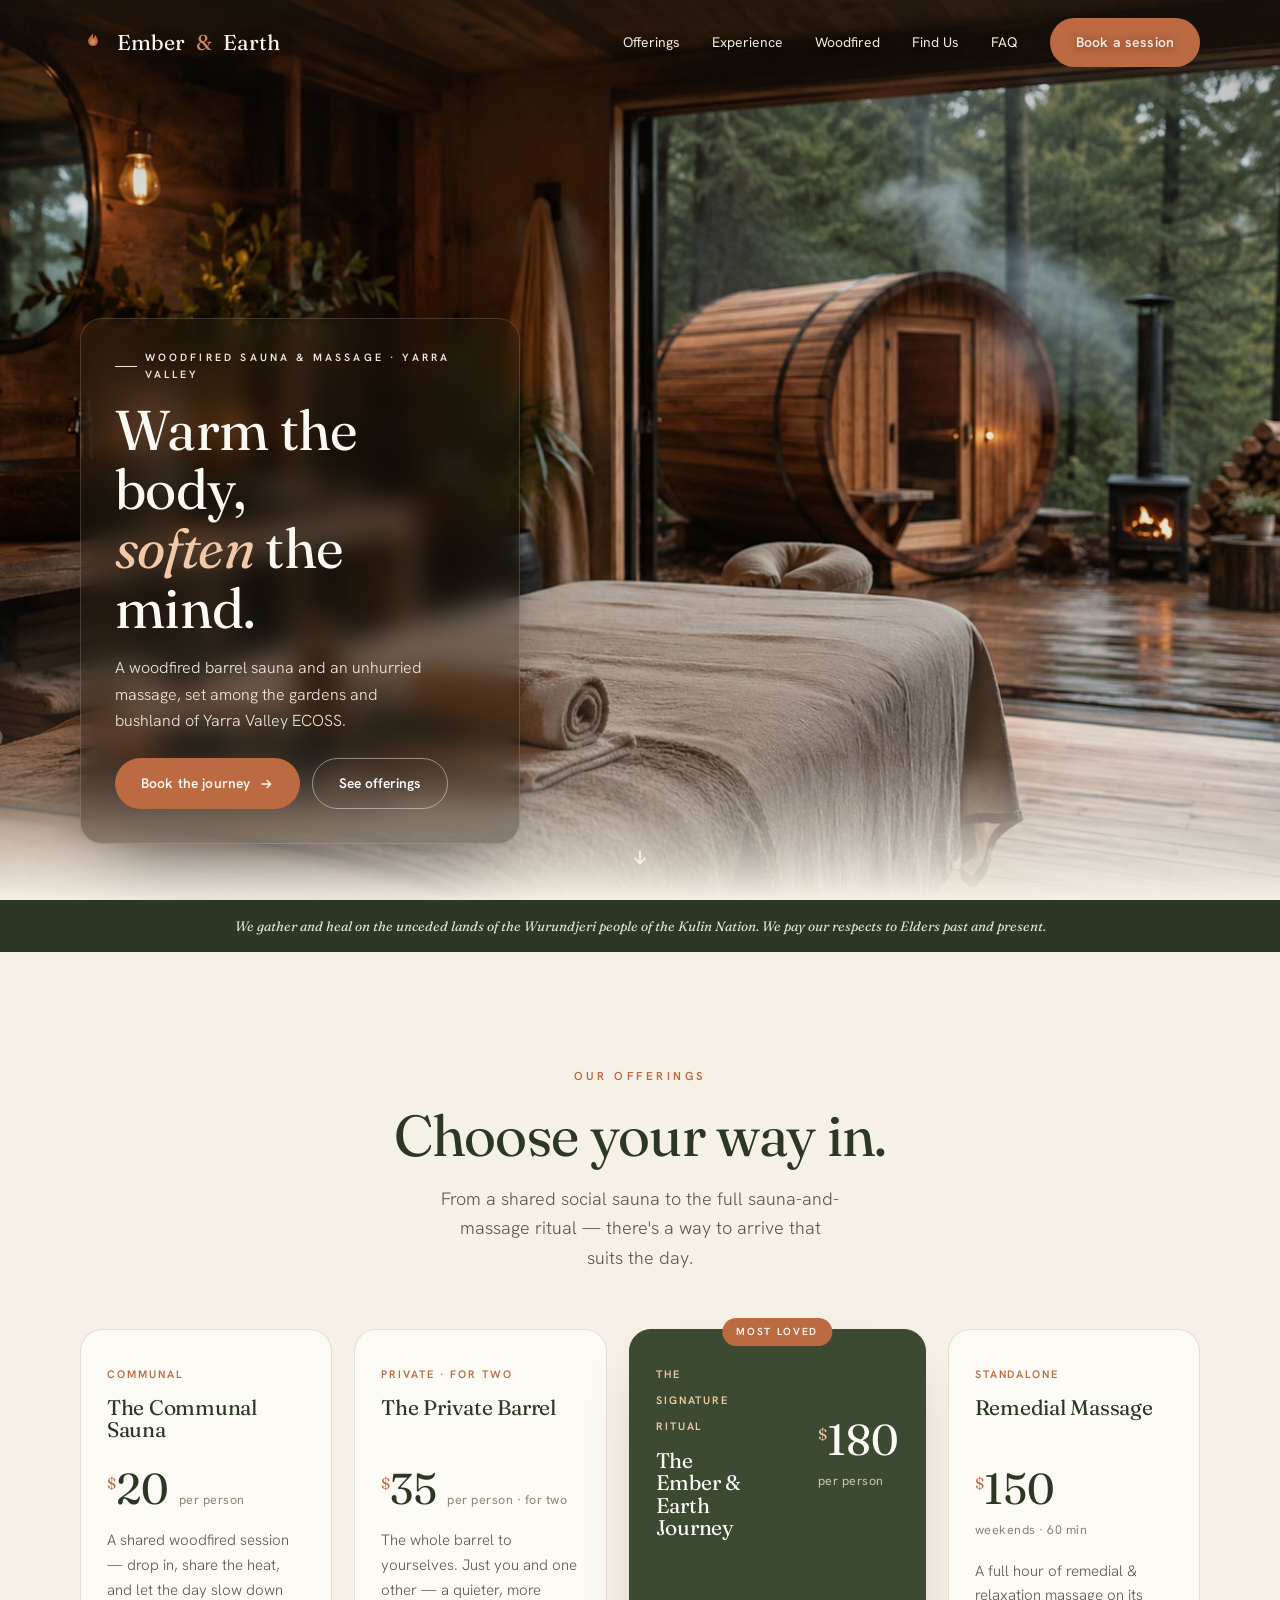
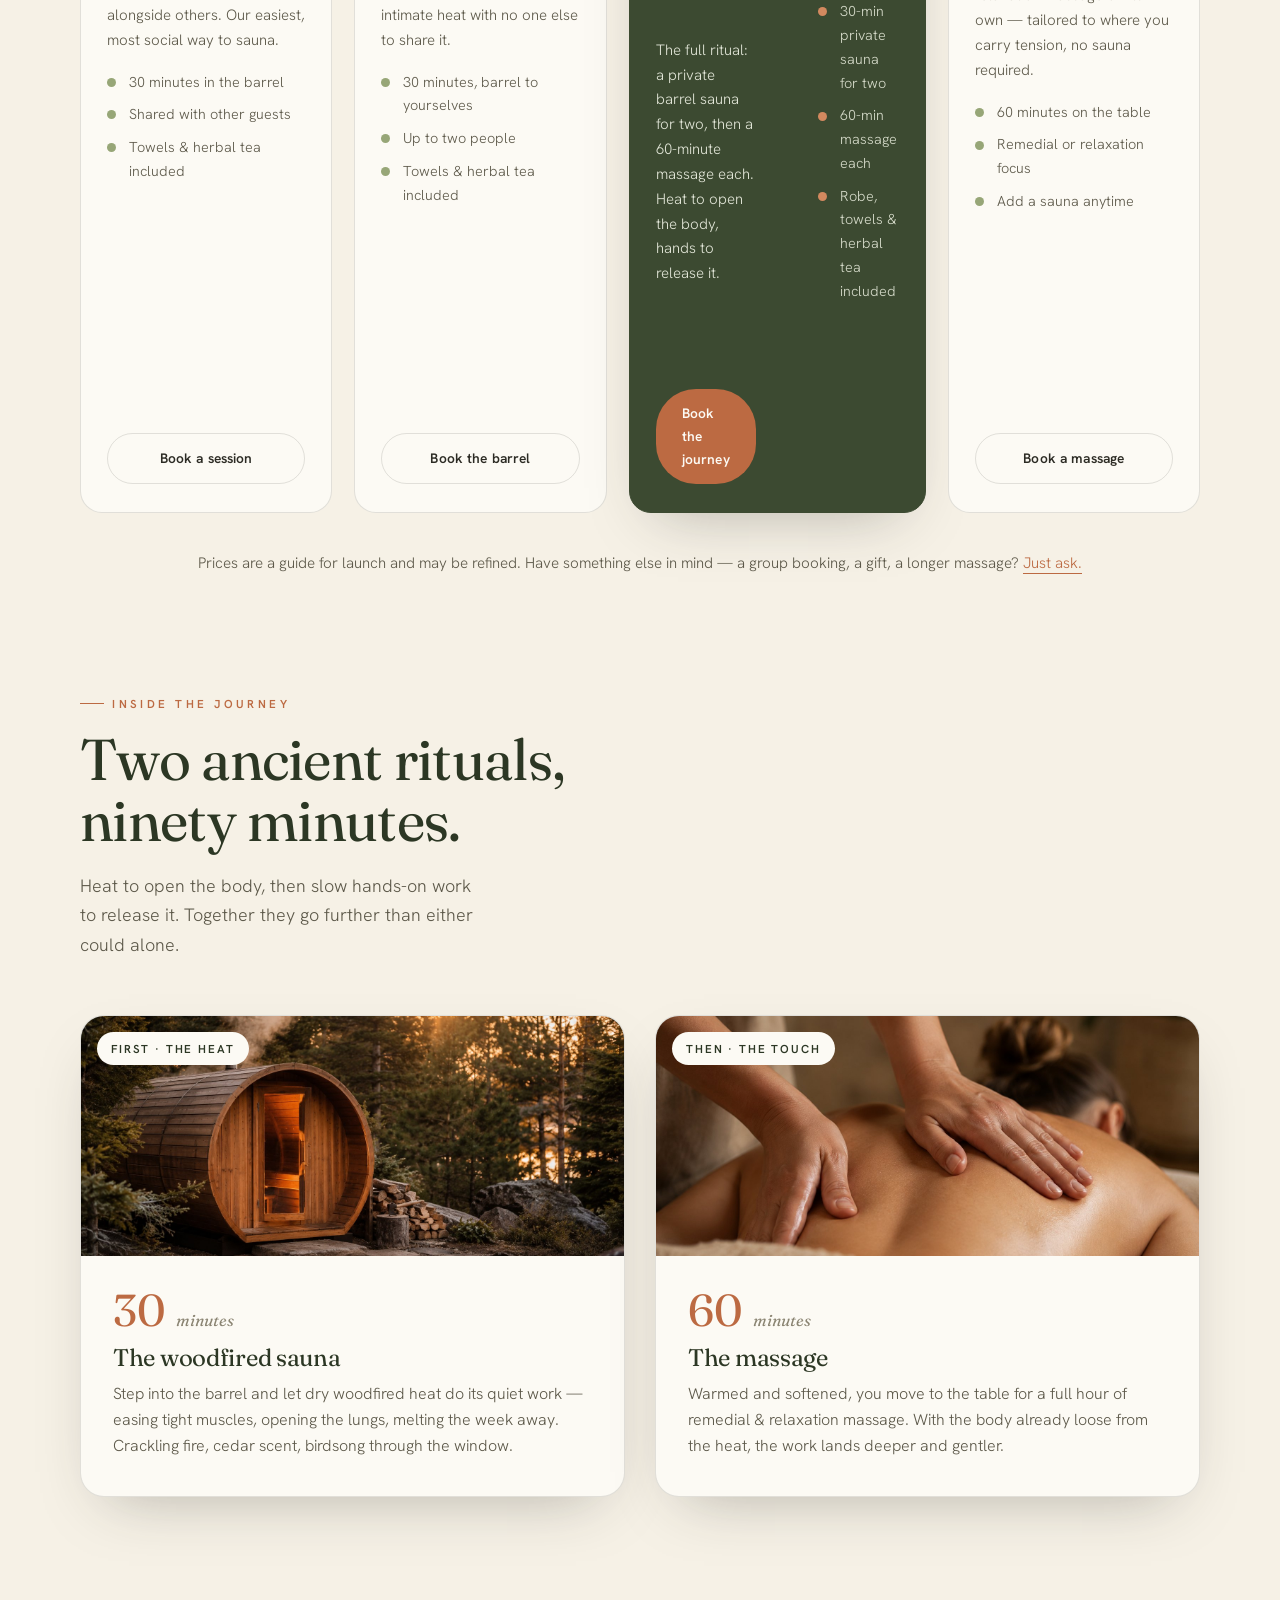
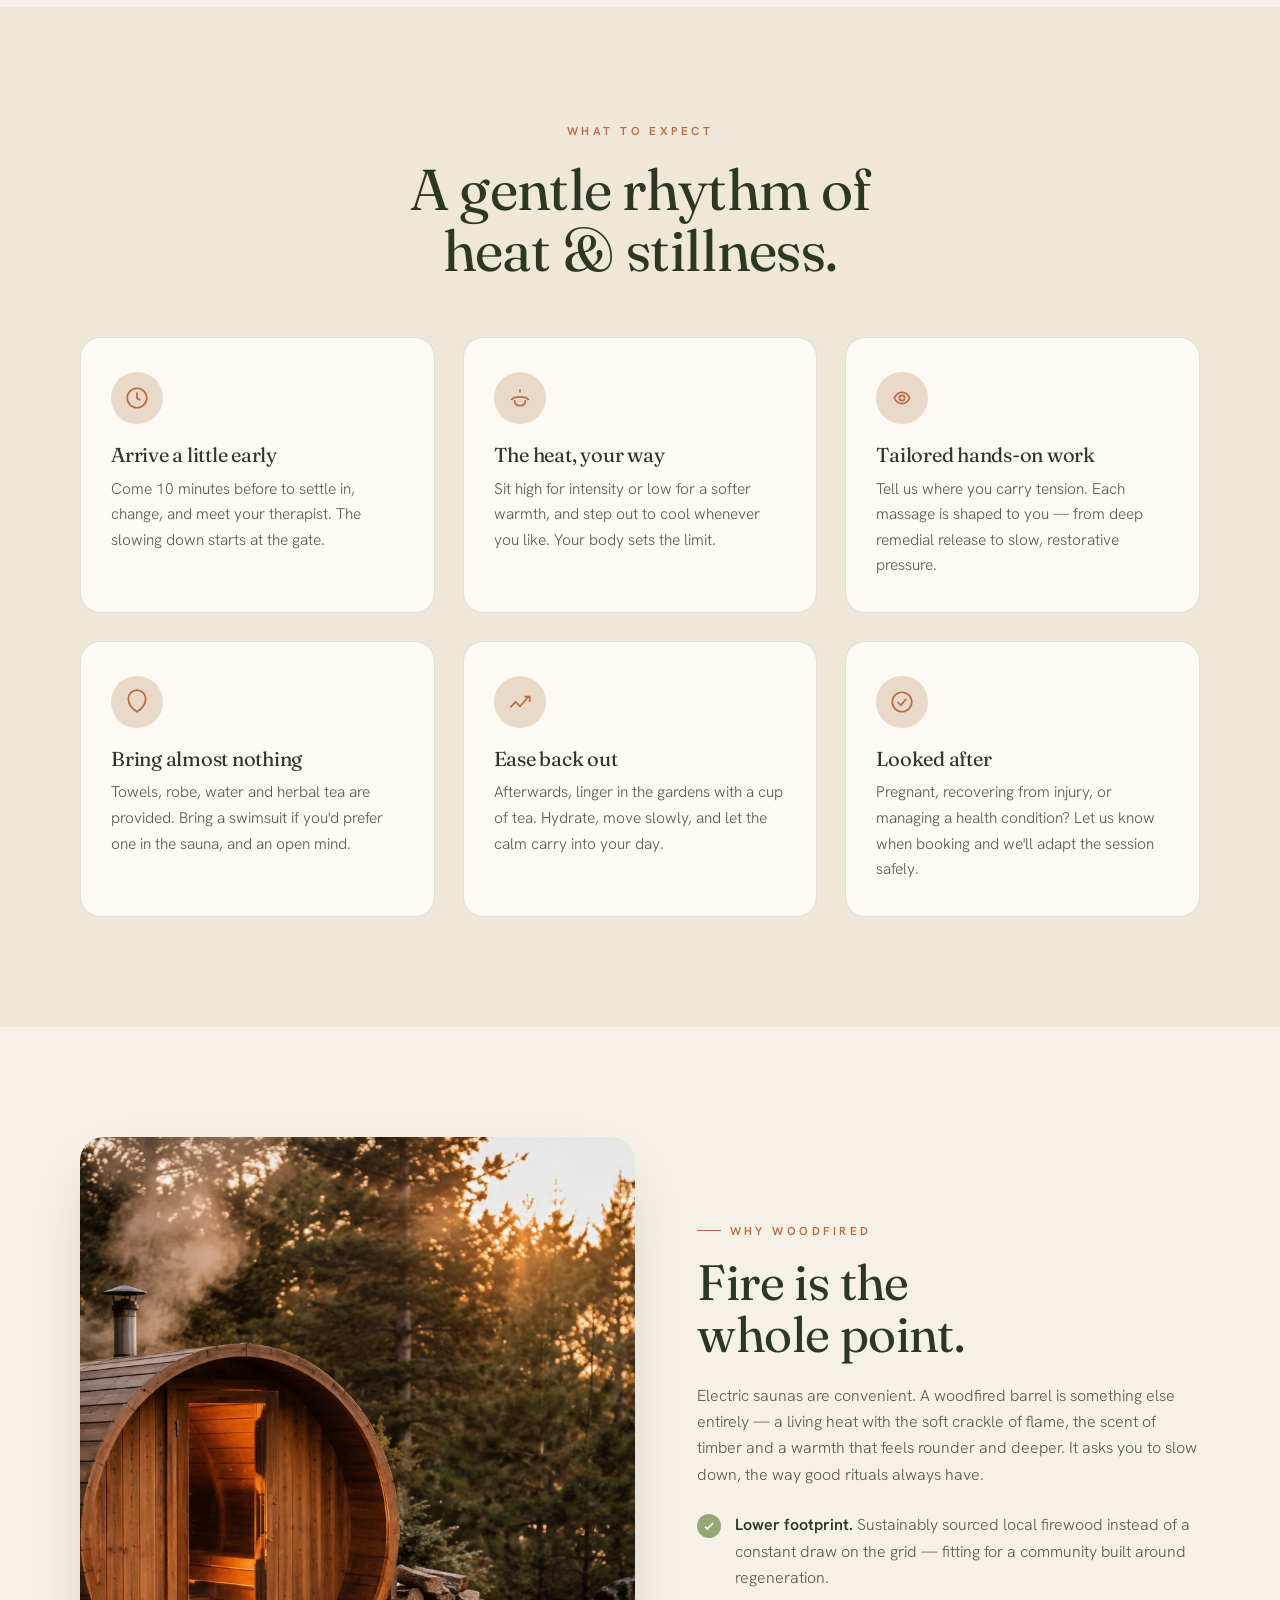
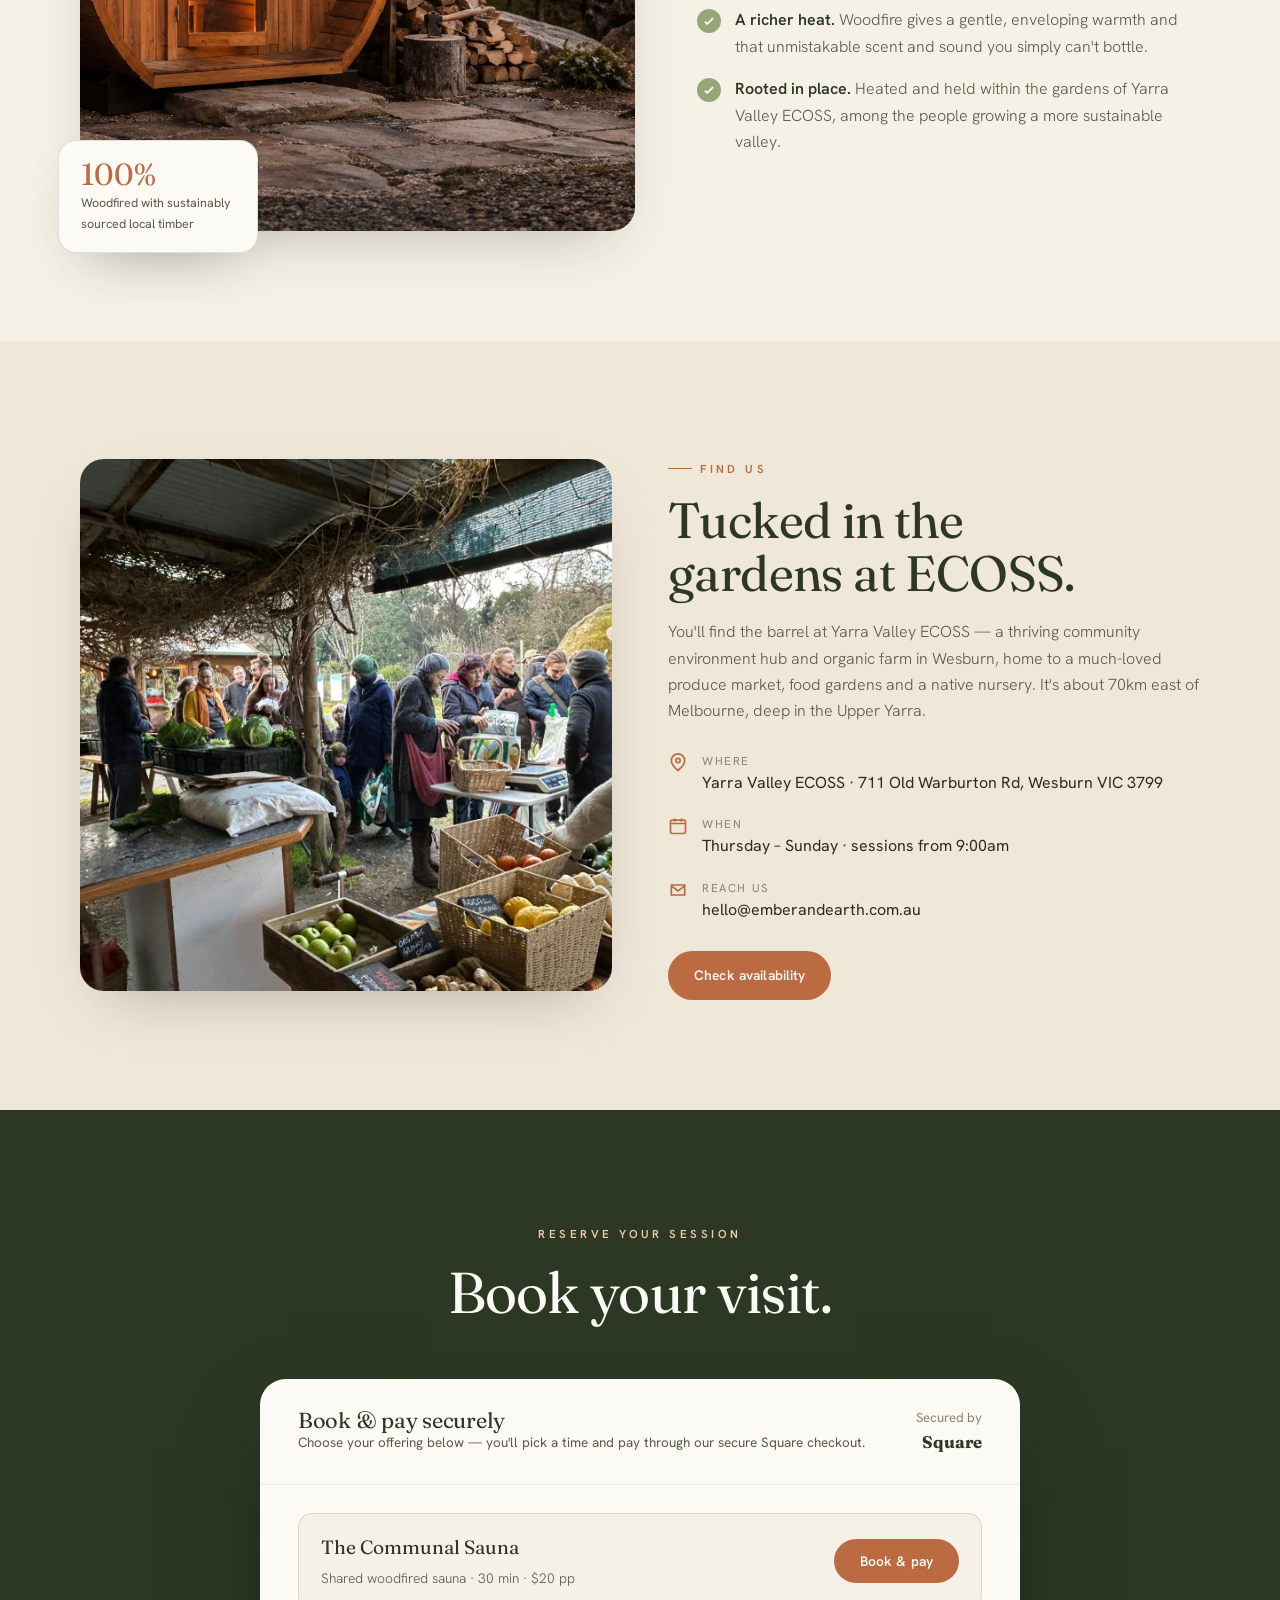
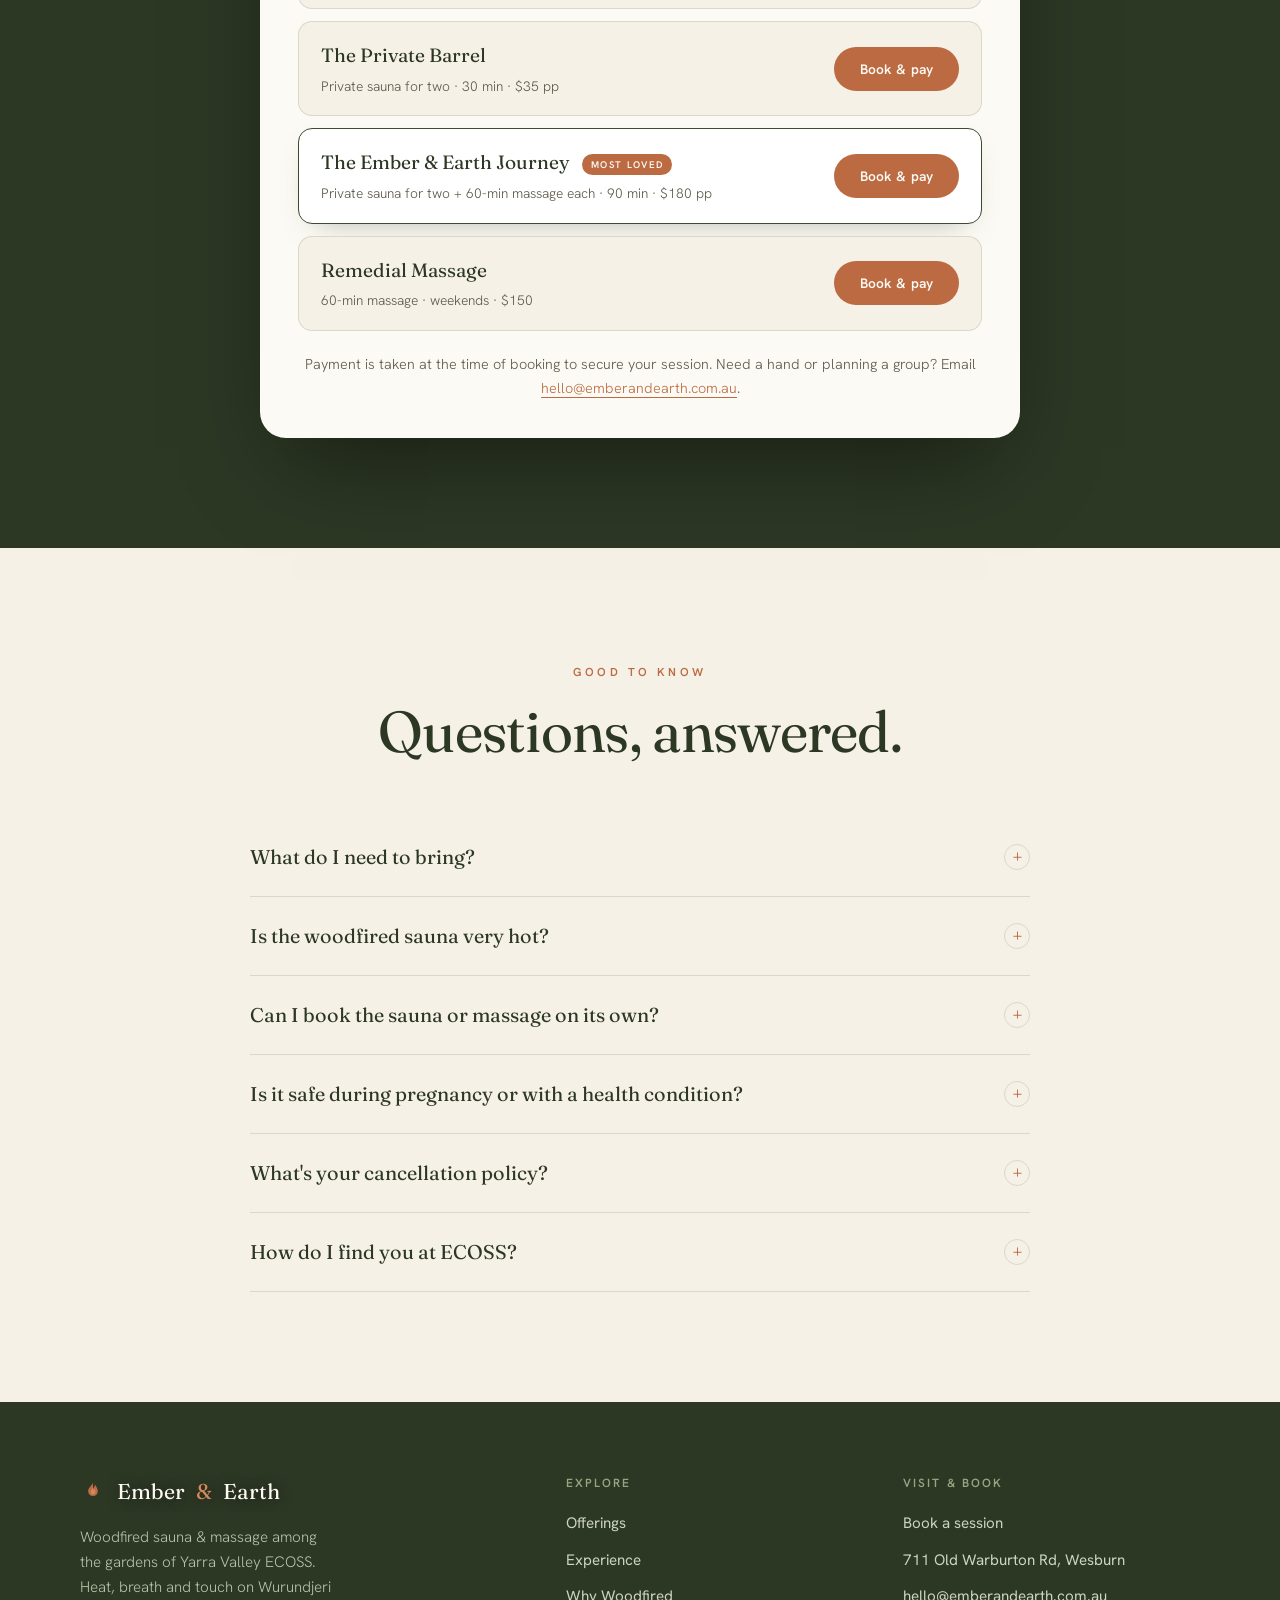
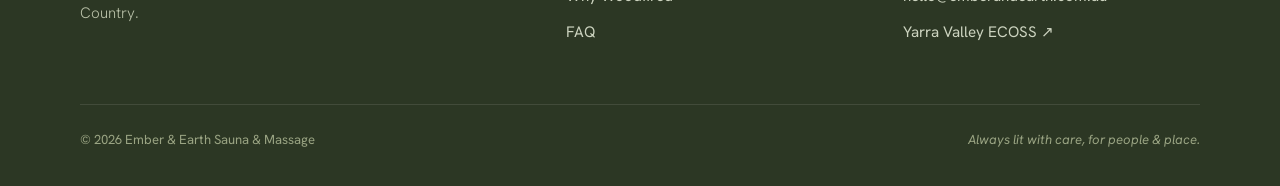
==== index.html @ 9cd374c9 "Add files via upload" ====
<!DOCTYPE html>
<html lang="en">
<head>
<meta charset="UTF-8">
<meta name="viewport" content="width=device-width, initial-scale=1.0">
<title>Ember &amp; Earth — Woodfired Sauna &amp; Massage · Yarra Valley ECOSS</title>
<link rel="preconnect" href="https://fonts.googleapis.com">
<link rel="preconnect" href="https://fonts.gstatic.com" crossorigin>
<link href="https://fonts.googleapis.com/css2?family=Fraunces:ital,opsz,wght@0,9..144,400;0,9..144,500;0,9..144,600;1,9..144,400;1,9..144,500&family=Hanken+Grotesk:wght@300;400;500;600&display=swap" rel="stylesheet">
<style>
  :root{
    --paper:#f6f1e6;--paper-2:#efe7d8;--cream:#fcfaf4;
    --ink:#2c2b24;--ink-soft:#5c5849;--ink-faint:#8a8472;
    --forest:#3c4a31;--forest-deep:#2c3724;--moss:#67764c;--sage:#97a677;
    --clay:#bc6a42;--clay-soft:#d3895f;--clay-pale:#ead9c8;
    --line:rgba(44,43,36,.13);--line-soft:rgba(44,43,36,.07);
    --serif:'Fraunces',Georgia,serif;--sans:'Hanken Grotesk',system-ui,sans-serif;
    --shadow:0 24px 60px -28px rgba(44,43,36,.35);
  }
  *{margin:0;padding:0;box-sizing:border-box}
  html{scroll-behavior:smooth}
  body{font-family:var(--sans);background:var(--paper);color:var(--ink);line-height:1.65;overflow-x:hidden;-webkit-font-smoothing:antialiased}
  body::after{content:"";position:fixed;inset:0;z-index:9999;pointer-events:none;opacity:.03;mix-blend-mode:multiply;background-image:url("data:image/svg+xml,%3Csvg xmlns='http://www.w3.org/2000/svg' width='180' height='180'%3E%3Cfilter id='n'%3E%3CfeTurbulence type='fractalNoise' baseFrequency='0.8' numOctaves='3'/%3E%3C/filter%3E%3Crect width='100%25' height='100%25' filter='url(%23n)'/%3E%3C/svg%3E")}
  ::selection{background:var(--clay);color:var(--cream)}
  a{color:inherit;text-decoration:none}
  img{display:block;max-width:100%}
  h1,h2,h3{font-family:var(--serif);font-weight:400;line-height:1.06;letter-spacing:-.012em;color:var(--forest-deep)}
  .ital{font-style:italic}
  .wrap{max-width:1180px;margin:0 auto;padding:0 30px}
  .eyebrow{font-size:.72rem;letter-spacing:.3em;text-transform:uppercase;color:var(--clay);font-weight:600;display:inline-flex;align-items:center;gap:.7em}
  .eyebrow::before{content:"";width:24px;height:1px;background:var(--clay)}
  .eyebrow.c{justify-content:center}.eyebrow.c::before{display:none}
  .btn{display:inline-flex;align-items:center;gap:.55em;background:var(--forest);color:var(--cream);padding:13px 26px;border-radius:40px;font-weight:600;font-size:.86rem;letter-spacing:.01em;transition:.3s;border:none;cursor:pointer;font-family:var(--sans)}
  .btn:hover{background:var(--forest-deep);transform:translateY(-2px);box-shadow:0 12px 26px -10px rgba(60,74,49,.6)}
  .btn.clay{background:var(--clay)}.btn.clay:hover{background:#a85a35;box-shadow:0 12px 26px -10px rgba(188,106,66,.6)}
  .btn.ghost{background:transparent;border:1px solid var(--line);color:var(--ink)}
  .btn.ghost:hover{border-color:var(--forest);background:rgba(60,74,49,.05);box-shadow:none}
  header{position:fixed;top:0;left:0;right:0;z-index:100;transition:.4s;background:linear-gradient(180deg,rgba(28,22,14,.55),rgba(28,22,14,0))}
  header.scrolled{background:rgba(246,241,230,.92);backdrop-filter:blur(12px);border-bottom:1px solid var(--line-soft)}
  nav{display:flex;align-items:center;justify-content:space-between;padding:18px 30px;max-width:1180px;margin:0 auto}
  /* default (over hero): light text */
  .logo{display:flex;align-items:center;gap:11px;font-family:var(--serif);font-size:1.34rem;color:#fcfaf4;text-shadow:0 1px 12px rgba(20,16,8,.5);transition:.4s}
  .logo .amp{color:var(--clay-soft)}
  .navlinks{display:flex;gap:32px;align-items:center}
  .navlinks a{font-size:.87rem;color:#f1ece0;transition:.25s;position:relative;text-shadow:0 1px 10px rgba(20,16,8,.45)}
  .navlinks a:hover{color:#fff}
  .navlinks a:not(.btn)::after{content:"";position:absolute;left:0;bottom:-5px;height:1px;width:0;background:var(--clay-soft);transition:.3s}
  .navlinks a:not(.btn):hover::after{width:100%}
  .menu-toggle{display:none;background:none;border:none;color:#fcfaf4;cursor:pointer;transition:.4s}
  /* scrolled (over paper): dark text */
  header.scrolled .logo{color:var(--forest-deep);text-shadow:none}
  header.scrolled .logo .amp{color:var(--clay)}
  header.scrolled .navlinks a{color:var(--ink-soft);text-shadow:none}
  header.scrolled .navlinks a:hover{color:var(--ink)}
  header.scrolled .navlinks a:not(.btn)::after{background:var(--clay)}
  header.scrolled .menu-toggle{color:var(--forest-deep)}
  header.scrolled .navlinks a.btn{color:var(--cream)}
  .hero{position:relative;min-height:100vh;display:flex;align-items:flex-end;overflow:hidden}
  .hero-bg{position:absolute;inset:0;z-index:0}
  .hero-bg img{width:100%;height:100%;object-fit:cover}
  .hero-bg::after{content:"";position:absolute;inset:0;background:linear-gradient(180deg,rgba(30,24,16,.30) 0%,rgba(30,24,16,.06) 34%,rgba(30,24,16,.10) 62%,rgba(246,241,230,.10) 84%,var(--paper) 100%)}
  .hero .wrap{position:relative;z-index:2;width:100%;padding-bottom:56px;padding-top:130px;display:flex}
  .hero-panel{
    max-width:440px;background:rgba(34,30,22,.34);backdrop-filter:blur(14px) saturate(120%);-webkit-backdrop-filter:blur(14px) saturate(120%);
    border:1px solid rgba(255,255,255,.16);border-radius:22px;padding:30px 34px 34px;box-shadow:0 30px 70px -30px rgba(0,0,0,.6);
  }
  .hero .eyebrow{color:#fbe9d8;font-size:.66rem}.hero .eyebrow::before{background:#fbe9d8}
  .hero h1{font-size:clamp(2.3rem,4.4vw,3.5rem);color:var(--cream);margin:16px 0 0;max-width:13ch}
  .hero h1 .ital{color:#f3c9a8}
  .hero p.lead{font-size:1rem;color:#f1ece0;max-width:36ch;font-weight:300;margin-top:18px}
  .hero-cta{display:flex;gap:12px;flex-wrap:wrap;margin-top:24px}
  .scroll-hint{position:absolute;left:50%;bottom:24px;transform:translateX(-50%);z-index:3;color:var(--cream);opacity:.85;animation:bob 2.2s ease-in-out infinite}
  @keyframes bob{0%,100%{transform:translate(-50%,0)}50%{transform:translate(-50%,8px)}}
  .ack{background:var(--forest-deep);padding:15px 0}
  .ack p{font-size:.85rem;color:#dfe4d2;text-align:center;font-style:italic;font-family:var(--serif)}
  section{position:relative}
  .pad{padding:110px 0}
  .sec-head{max-width:44rem;margin-bottom:56px}
  .sec-head h2{font-size:clamp(2.2rem,4.6vw,3.6rem);margin-top:16px}
  .sec-head.center{margin-left:auto;margin-right:auto;text-align:center}
  .lede{font-size:1.12rem;color:var(--ink-soft);font-weight:300;max-width:40ch}
  .journey-grid{display:grid;grid-template-columns:1fr 1fr;gap:30px;margin-bottom:40px}
  .step{background:var(--cream);border:1px solid var(--line);border-radius:24px;overflow:hidden;box-shadow:var(--shadow);transition:.4s}
  .step:hover{transform:translateY(-6px)}
  .step-img{height:240px;overflow:hidden;position:relative}
  .step-img img{width:100%;height:100%;object-fit:cover;transition:.7s}
  .step:hover .step-img img{transform:scale(1.05)}
  .step-img .tag{position:absolute;top:16px;left:16px;background:var(--cream);color:var(--forest-deep);font-size:.72rem;letter-spacing:.16em;text-transform:uppercase;font-weight:600;padding:7px 14px;border-radius:30px}
  .step-body{padding:32px 32px 36px}
  .step .dur{font-family:var(--serif);font-size:2.8rem;line-height:1;color:var(--clay)}
  .step .dur span{font-size:1rem;font-style:italic;color:var(--ink-faint)}
  .step h3{font-size:1.5rem;margin:12px 0 10px}
  .step p{color:var(--ink-soft);font-weight:300}
  .price-card{display:flex;align-items:center;justify-content:space-between;gap:34px;flex-wrap:wrap;background:var(--forest);color:var(--cream);border-radius:24px;padding:40px 46px;position:relative;overflow:hidden}
  .price-card::before{content:"";position:absolute;right:-40px;top:-60px;width:280px;height:280px;border-radius:50%;background:radial-gradient(circle,rgba(211,137,95,.4),transparent 70%)}
  .price-card .pc-info{position:relative;z-index:1}
  .price-card h3{color:var(--cream);font-size:1.7rem;margin-bottom:8px}
  .price-card p{color:#dfe4d2;font-weight:300;max-width:42ch}
  .price-card .pc-right{position:relative;z-index:1;text-align:right;min-width:160px}
  .price-card .per{font-size:.72rem;letter-spacing:.16em;text-transform:uppercase;color:#c2cbb0;margin-bottom:8px}
  .price-card .amt{font-family:var(--serif);font-size:3.6rem;line-height:1}
  .price-card .amt sup{font-size:1.3rem;vertical-align:super;color:#f3c9a8}
  /* OFFERINGS */
  .offer-grid{display:grid;grid-template-columns:repeat(4,1fr);gap:22px;align-items:stretch}
  .offer{display:flex;flex-direction:column;background:var(--cream);border:1px solid var(--line);border-radius:22px;padding:30px 26px 28px;position:relative;transition:.35s}
  .offer:hover{transform:translateY(-6px);box-shadow:var(--shadow)}
  .offer .o-kind{font-size:.68rem;letter-spacing:.18em;text-transform:uppercase;color:var(--clay);font-weight:600}
  .offer .offer-top h3{font-size:1.32rem;margin-top:10px;min-height:2.6em}
  .offer .o-price{display:flex;align-items:baseline;gap:10px;margin:16px 0 4px;flex-wrap:wrap}
  .offer .o-price .amt{font-family:var(--serif);font-size:2.7rem;line-height:1;color:var(--forest-deep)}
  .offer .o-price .amt sup{font-size:1rem;vertical-align:super;color:var(--clay)}
  .offer .o-per{font-size:.78rem;color:var(--ink-faint);letter-spacing:.04em}
  .offer .o-desc{color:var(--ink-soft);font-weight:300;font-size:.94rem;margin:14px 0 18px}
  .offer .o-feat{list-style:none;display:grid;gap:9px;margin-bottom:24px}
  .offer .o-feat li{position:relative;padding-left:22px;font-size:.9rem;color:var(--ink-soft);font-weight:300}
  .offer .o-feat li::before{content:"";position:absolute;left:0;top:.5em;width:9px;height:9px;border-radius:50%;background:var(--sage)}
  .offer .o-btn{margin-top:auto;justify-content:center;width:100%}
  .offer.feature{background:var(--forest);border-color:var(--forest);box-shadow:var(--shadow)}
  .offer.feature .o-kind{color:#f3c9a8}
  .offer.feature .offer-top h3,.offer.feature .o-price .amt{color:var(--cream)}
  .offer.feature .o-price .amt sup{color:#f3c9a8}
  .offer.feature .o-per{color:#c2cbb0}
  .offer.feature .o-desc{color:#e3e7d9}
  .offer.feature .o-feat li{color:#d7dccb}
  .offer.feature .o-feat li::before{background:var(--clay-soft)}
  .offer .o-flag{position:absolute;top:-12px;left:50%;transform:translateX(-50%);background:var(--clay);color:var(--cream);font-size:.64rem;letter-spacing:.16em;text-transform:uppercase;font-weight:600;padding:6px 14px;border-radius:30px;white-space:nowrap}
  .o-note{text-align:center;color:var(--ink-soft);font-weight:300;margin-top:38px;font-size:.95rem}
  .o-note a{color:var(--clay);border-bottom:1px solid currentColor}
  /* RITUAL explainer */
  .ritual-grid{display:grid;grid-template-columns:1fr 1fr;gap:30px}
  #experience{background:var(--paper-2)}
  .exp-grid{display:grid;grid-template-columns:repeat(3,1fr);gap:28px}
  .exp{background:var(--cream);border-radius:20px;padding:34px 30px;border:1px solid var(--line);transition:.35s}
  .exp:hover{transform:translateY(-4px);box-shadow:var(--shadow)}
  .exp .ei{width:52px;height:52px;border-radius:50%;background:var(--clay-pale);color:var(--clay);display:flex;align-items:center;justify-content:center;margin-bottom:20px}
  .exp h3{font-size:1.26rem;margin-bottom:10px}
  .exp p{color:var(--ink-soft);font-weight:300;font-size:.97rem}
  .feature{display:grid;grid-template-columns:1.05fr .95fr;gap:62px;align-items:center}
  .feature-art{position:relative}
  .feature-art .fimg{border-radius:24px;overflow:hidden;box-shadow:var(--shadow);aspect-ratio:4/5}
  .feature-art .fimg img{width:100%;height:100%;object-fit:cover}
  .feature-art .badge{position:absolute;bottom:-22px;left:-22px;background:var(--cream);border:1px solid var(--line);border-radius:18px;padding:18px 22px;box-shadow:var(--shadow);max-width:200px}
  .feature-art .badge .bn{font-family:var(--serif);font-size:1.9rem;color:var(--clay);line-height:1}
  .feature-art .badge .bl{font-size:.78rem;color:var(--ink-soft);margin-top:4px}
  .feature h2{font-size:clamp(2rem,4vw,3.1rem);margin:16px 0 22px}
  .feature p{color:var(--ink-soft);font-weight:300;margin-bottom:16px}
  .feat-list{list-style:none;margin-top:24px;display:grid;gap:16px}
  .feat-list li{display:flex;gap:14px;align-items:flex-start;color:var(--ink-soft);font-weight:300}
  .feat-list li .ck{flex:none;margin-top:2px;width:24px;height:24px;border-radius:50%;background:var(--sage);color:var(--cream);display:flex;align-items:center;justify-content:center}
  .feat-list strong{color:var(--forest-deep);font-weight:600}
  #location{background:var(--paper-2)}
  .loc{display:grid;grid-template-columns:1fr 1fr;gap:56px;align-items:center}
  .loc-img{border-radius:24px;overflow:hidden;box-shadow:var(--shadow);aspect-ratio:1/1}
  .loc-img img{width:100%;height:100%;object-fit:cover}
  .loc h2{font-size:clamp(2rem,4vw,3.1rem);margin:16px 0 20px}
  .loc p{color:var(--ink-soft);font-weight:300;margin-bottom:16px}
  .loc-detail{display:grid;gap:18px;margin-top:26px}
  .loc-detail .row{display:flex;gap:14px;align-items:flex-start}
  .loc-detail .row .ic{flex:none;color:var(--clay);margin-top:2px}
  .loc-detail .lab{font-size:.72rem;letter-spacing:.14em;text-transform:uppercase;color:var(--ink-faint)}
  .loc-detail .val{color:var(--ink)}
  #book{background:var(--forest-deep)}
  #book .sec-head h2{color:var(--cream)}
  #book .eyebrow{color:#f3c9a8}#book .eyebrow::before{background:#f3c9a8}
  #book .lede{color:#cdd4c0}
  .booking{max-width:760px;margin:0 auto;background:var(--cream);border-radius:26px;overflow:hidden;box-shadow:0 40px 90px -30px rgba(0,0,0,.5)}
  .booking-head{padding:28px 38px;border-bottom:1px solid var(--line-soft);display:flex;justify-content:space-between;align-items:center;flex-wrap:wrap;gap:12px}
  .booking-head h3{font-size:1.36rem}
  .booking-head .pkg{font-size:.84rem;color:var(--ink-soft)}
  .booking-head .pr{text-align:right;font-size:.82rem;color:var(--ink-faint)}
  .booking-head .pr b{display:block;font-family:var(--serif);font-size:1.5rem;color:var(--clay);font-style:italic}
  .steps-bar{display:flex;gap:8px;padding:22px 38px 0}
  .steps-bar .sb{flex:1;height:4px;border-radius:3px;background:var(--paper-2);transition:.4s}
  .steps-bar .sb.active{background:var(--clay)}
  .booking-body{padding:28px 38px 38px;min-height:300px}
  .step-label{font-size:.74rem;letter-spacing:.2em;text-transform:uppercase;color:var(--clay);margin-bottom:6px;font-weight:600}
  .step-title{font-family:var(--serif);font-size:1.7rem;margin-bottom:22px;color:var(--forest-deep)}
  .sub-label{font-size:.78rem;letter-spacing:.08em;text-transform:uppercase;color:var(--ink-soft);margin-bottom:12px;font-weight:600}
  .offer-pick{display:grid;gap:12px}
  .opick{display:flex;align-items:center;gap:16px;background:var(--paper);border:1px solid var(--line);border-radius:14px;padding:16px 18px;cursor:pointer;transition:.25s;text-align:left}
  .opick:hover{border-color:var(--clay);transform:translateY(-2px)}
  .opick.sel{border-color:var(--forest);background:#fff;box-shadow:0 10px 26px -16px rgba(60,74,49,.5)}
  .opick .ocheck{flex:none;width:22px;height:22px;border-radius:50%;border:2px solid var(--line);display:flex;align-items:center;justify-content:center;transition:.25s}
  .opick.sel .ocheck{border-color:var(--forest);background:var(--forest)}
  .opick .ocheck svg{opacity:0;transition:.2s}
  .opick.sel .ocheck svg{opacity:1}
  .opick .oinfo{flex:1}
  .opick .on{font-weight:600;color:var(--ink)}
  .opick .od{font-size:.85rem;color:var(--ink-soft);font-weight:300}
  .opick .op{font-family:var(--serif);font-size:1.3rem;color:var(--clay);white-space:nowrap}
  .opick .op small{font-size:.7rem;color:var(--ink-faint);font-family:var(--sans);display:block;text-align:right;font-style:normal}
  .stepper{display:flex;align-items:center;gap:14px}
  .stepper button{width:40px;height:40px;border-radius:50%;border:1px solid var(--line);background:var(--paper);color:var(--forest-deep);font-size:1.4rem;line-height:1;cursor:pointer;transition:.2s;display:flex;align-items:center;justify-content:center}
  .stepper button:hover{border-color:var(--clay);background:#fff}
  .stepper button:disabled{opacity:.35;cursor:not-allowed}
  .stepper #guestsVal{font-family:var(--serif);font-size:1.5rem;min-width:28px;text-align:center;color:var(--forest-deep)}
  .stepper-note{font-size:.82rem;color:var(--ink-faint);font-weight:300}
  /* SQUARE BOOKING LIST */
  .book-list{display:grid;gap:12px}
  .book-row{display:flex;align-items:center;justify-content:space-between;gap:20px;background:var(--paper);border:1px solid var(--line);border-radius:14px;padding:18px 22px;transition:.25s}
  .book-row:hover{border-color:var(--clay)}
  .book-row.feature{background:#fff;border-color:var(--forest);box-shadow:0 12px 30px -18px rgba(60,74,49,.5)}
  .book-row .br-name{display:block;font-family:var(--serif);font-size:1.2rem;color:var(--forest-deep)}
  .book-row .br-meta{display:block;font-size:.86rem;color:var(--ink-soft);font-weight:300;margin-top:3px}
  .book-row .br-flag{display:inline-block;background:var(--clay);color:var(--cream);font-size:.6rem;letter-spacing:.14em;text-transform:uppercase;font-weight:600;padding:3px 9px;border-radius:20px;vertical-align:middle;margin-left:8px;font-family:var(--sans)}
  .book-row .br-btn{flex:none;white-space:nowrap}
  .book-note{font-size:.9rem;color:var(--ink-soft);font-weight:300;margin-top:22px;text-align:center}
  .book-note a{color:var(--clay);border-bottom:1px solid currentColor}
  /* BOOKING MODAL */
  .modal-overlay{position:fixed;inset:0;z-index:1000;background:rgba(28,22,14,.62);backdrop-filter:blur(6px);display:flex;align-items:center;justify-content:center;padding:24px;opacity:0;visibility:hidden;transition:.3s}
  .modal-overlay.open{opacity:1;visibility:visible}
  .modal-card{width:100%;max-width:560px;height:min(86vh,820px);background:var(--cream);border-radius:22px;overflow:hidden;display:flex;flex-direction:column;box-shadow:0 40px 100px -30px rgba(0,0,0,.6);transform:translateY(20px) scale(.98);transition:.35s}
  .modal-overlay.open .modal-card{transform:none}
  .modal-head{display:flex;align-items:center;justify-content:space-between;padding:18px 22px;border-bottom:1px solid var(--line-soft);flex:none}
  .modal-title{display:flex;align-items:center;gap:10px;font-family:var(--serif);font-size:1.2rem;color:var(--forest-deep)}
  .modal-close{background:var(--paper);border:1px solid var(--line);border-radius:50%;width:38px;height:38px;display:flex;align-items:center;justify-content:center;cursor:pointer;color:var(--ink-soft);transition:.2s}
  .modal-close:hover{background:#fff;color:var(--ink);transform:rotate(90deg)}
  .modal-body{position:relative;flex:1;overflow:hidden}
  .modal-body iframe{width:100%;height:100%;border:0;background:#fff}
  .modal-loading{position:absolute;inset:0;display:flex;flex-direction:column;align-items:center;justify-content:center;gap:16px;color:var(--ink-soft);font-size:.92rem;font-weight:300;background:var(--cream);transition:.3s}
  .modal-loading.hide{opacity:0;pointer-events:none}
  .modal-fallback{position:absolute;inset:0;display:none;flex-direction:column;align-items:center;justify-content:center;text-align:center;gap:14px;padding:40px;background:var(--cream)}
  .modal-fallback.show{display:flex}
  .modal-fallback h4{font-family:var(--serif);font-size:1.5rem;color:var(--forest-deep)}
  .modal-fallback p{color:var(--ink-soft);font-weight:300;max-width:32ch}
  .modal-fallback .btn{margin-top:8px}
  .spinner{width:34px;height:34px;border-radius:50%;border:3px solid var(--clay-pale);border-top-color:var(--clay);animation:spin .8s linear infinite}
  @keyframes spin{to{transform:rotate(360deg)}}
  .modal-foot{flex:none;display:flex;align-items:center;justify-content:space-between;gap:12px;padding:13px 22px;border-top:1px solid var(--line-soft);font-size:.8rem;color:var(--ink-faint);font-weight:300}
  .modal-foot strong{color:var(--forest-deep);font-weight:600}
  .modal-foot a{color:var(--clay)}
  .book-inline{margin-top:24px;border-top:1px solid var(--line-soft);padding-top:18px}
  .book-inline summary{cursor:pointer;font-size:.9rem;color:var(--forest-deep);font-weight:600;letter-spacing:.02em;list-style:none}
  .book-inline summary::-webkit-details-marker{display:none}
  .book-inline summary::before{content:"+ ";color:var(--clay)}
  .book-inline[open] summary::before{content:"– "}
  .square-embed{margin-top:18px;min-height:60px}
  .panel{display:none;animation:fade .5s ease}
  .panel.show{display:block}
  @keyframes fade{from{opacity:0;transform:translateY(10px)}to{opacity:1;transform:none}}
  .date-grid{display:grid;grid-template-columns:repeat(auto-fill,minmax(86px,1fr));gap:10px}
  .date-cell{background:var(--paper);border:1px solid var(--line);border-radius:14px;padding:14px 8px;text-align:center;cursor:pointer;transition:.25s}
  .date-cell:hover{border-color:var(--clay);transform:translateY(-2px)}
  .date-cell.sel{background:var(--forest);border-color:var(--forest);color:var(--cream)}
  .date-cell .dow{font-size:.7rem;letter-spacing:.1em;text-transform:uppercase;color:var(--ink-faint)}
  .date-cell.sel .dow{color:#c2cbb0}
  .date-cell .dnum{font-family:var(--serif);font-size:1.5rem;display:block;margin:2px 0}
  .date-cell .mon{font-size:.72rem;color:var(--ink-soft)}
  .date-cell.sel .mon{color:#c2cbb0}
  .slot-grid{display:grid;grid-template-columns:repeat(auto-fill,minmax(120px,1fr));gap:10px}
  .slot{background:var(--paper);border:1px solid var(--line);border-radius:12px;padding:14px;text-align:center;cursor:pointer;transition:.25s;font-weight:500}
  .slot:hover{border-color:var(--clay)}
  .slot.sel{background:var(--forest);border-color:var(--forest);color:var(--cream)}
  .slot.taken{opacity:.34;cursor:not-allowed;text-decoration:line-through}
  .field{margin-bottom:18px}
  .field label{display:block;font-size:.76rem;letter-spacing:.06em;text-transform:uppercase;color:var(--ink-soft);margin-bottom:8px}
  .field input,.field textarea{width:100%;background:var(--paper);border:1px solid var(--line);border-radius:12px;padding:13px 16px;color:var(--ink);font-family:var(--sans);font-size:.98rem;transition:.25s}
  .field input:focus,.field textarea:focus{outline:none;border-color:var(--clay);background:#fff}
  .field textarea{resize:vertical;min-height:84px}
  .field.two{display:grid;grid-template-columns:1fr 1fr;gap:16px}
  .field.two .field{margin:0}
  .err{color:var(--clay);font-size:.82rem;margin-top:8px;display:none}
  .err.show{display:block}
  .summary{background:var(--paper);border:1px solid var(--line);border-radius:14px;padding:22px 24px;margin-bottom:22px}
  .summary .sr{display:flex;justify-content:space-between;padding:9px 0;border-bottom:1px dashed var(--line-soft);font-size:.95rem;gap:16px}
  .summary .sr:last-child{border-bottom:none}
  .summary .sr .k{color:var(--ink-soft)}
  .summary .sr .v{color:var(--ink);font-weight:500;text-align:right}
  .summary .sr.total{margin-top:6px;padding-top:14px}
  .summary .sr.total .v{font-family:var(--serif);font-size:1.4rem;color:var(--clay)}
  .booking-nav{display:flex;justify-content:space-between;margin-top:26px;gap:12px}
  .booking-nav .spacer{flex:1}
  .confirmed{text-align:center;padding:18px 0}
  .confirmed .check{width:74px;height:74px;border-radius:50%;background:rgba(151,166,119,.2);border:1px solid var(--sage);display:flex;align-items:center;justify-content:center;margin:0 auto 22px}
  .confirmed h3{font-size:2rem;margin-bottom:12px}
  .confirmed p{color:var(--ink-soft);max-width:32ch;margin:0 auto 8px;font-weight:300}
  .confirmed .ref{display:inline-block;margin-top:18px;background:var(--paper);border:1px dashed var(--line);border-radius:10px;padding:10px 20px;font-family:var(--serif);letter-spacing:.08em;color:var(--clay)}
  .faq-list{max-width:780px;margin:0 auto}
  .faq{border-bottom:1px solid var(--line)}
  .faq button{width:100%;background:none;border:none;color:var(--forest-deep);text-align:left;padding:26px 0;font-family:var(--serif);font-size:1.24rem;cursor:pointer;display:flex;justify-content:space-between;align-items:center;gap:20px}
  .faq button .pm{flex:none;width:26px;height:26px;border:1px solid var(--line);border-radius:50%;display:flex;align-items:center;justify-content:center;transition:.3s;color:var(--clay)}
  .faq.open button .pm{background:var(--clay);border-color:var(--clay);color:var(--cream);transform:rotate(45deg)}
  .faq .ans{max-height:0;overflow:hidden;transition:max-height .4s ease;color:var(--ink-soft);font-weight:300}
  .faq .ans p{padding-bottom:26px;max-width:62ch}
  footer{background:var(--forest-deep);color:#dfe4d2;padding:72px 0 36px}
  .foot-grid{display:grid;grid-template-columns:1.5fr 1fr 1fr;gap:40px;margin-bottom:48px}
  .foot-brand .logo{color:var(--cream);margin-bottom:16px}
  .foot-brand .logo .amp{color:var(--clay-soft)}
  .foot-brand p{color:#b9c1a8;font-weight:300;max-width:28ch;font-size:.95rem}
  .foot-col h4{font-size:.74rem;letter-spacing:.18em;text-transform:uppercase;color:#9aa483;margin-bottom:18px;font-weight:600}
  .foot-col a{display:block;color:#cdd4c0;font-size:.95rem;margin-bottom:11px;transition:.25s}
  .foot-col a:hover{color:var(--clay-soft)}
  .foot-bottom{border-top:1px solid rgba(255,255,255,.1);padding-top:24px;display:flex;justify-content:space-between;flex-wrap:wrap;gap:12px;font-size:.82rem;color:#9aa483}
  .reveal{opacity:0;transform:translateY(28px);transition:.8s cubic-bezier(.2,.7,.2,1)}
  .reveal.in{opacity:1;transform:none}
  @media(max-width:880px){
    .feature,.loc{grid-template-columns:1fr;gap:40px}
    .feature-art{order:-1}.feature-art .fimg{aspect-ratio:16/11}
    .journey-grid,.exp-grid{grid-template-columns:1fr}
    .offer-grid{grid-template-columns:repeat(2,1fr)}
    .offer.feature{grid-column:1 / -1}
    .offer .offer-top h3{min-height:0}
    .ritual-grid{grid-template-columns:1fr}
    .navlinks{display:none}
    .navlinks.open{display:flex;position:absolute;top:100%;left:0;right:0;flex-direction:column;background:var(--cream);padding:24px 30px;gap:18px;border-bottom:1px solid var(--line)}
    .navlinks.open a{color:var(--ink-soft);text-shadow:none}
    .navlinks.open a.btn{color:var(--cream)}
    .menu-toggle{display:block}
    .price-card{flex-direction:column;align-items:flex-start;text-align:left}
    .price-card .pc-right{text-align:left}
  }
  @media(max-width:520px){
    .wrap{padding:0 20px}nav{padding:16px 20px}.pad{padding:74px 0}
    .booking-head,.booking-body,.steps-bar{padding-left:22px;padding-right:22px}
    .field.two{grid-template-columns:1fr}.foot-grid{grid-template-columns:1fr}
    .offer-grid{grid-template-columns:1fr}.offer.feature{grid-column:auto}
    .hero-panel{padding:30px 26px 32px}.hero .wrap{padding-bottom:48px}
  }
</style>
</head>
<body>

<header id="hdr">
  <nav>
    <a class="logo" href="#top">
      <svg width="26" height="26" viewBox="0 0 32 32" fill="none"><path d="M16 4c-1.2 5-6 6-6 11a6 6 0 0012 0c0-3-2-5-3-8-1 2-2 3-3 5z" fill="#bc6a42"/><path d="M16 10c-.6 2.4-3 3-3 6.2A3 3 0 0019 16c0-1.5-1-2.5-1.6-4-.5 1-1 1.3-1.4 1.9z" fill="#d3895f"/></svg>
      Ember <span class="amp">&amp;</span> Earth
    </a>
    <div class="navlinks" id="navlinks">
      <a href="#offerings">Offerings</a>
      <a href="#experience">Experience</a>
      <a href="#woodfired">Woodfired</a>
      <a href="#location">Find Us</a>
      <a href="#faq">FAQ</a>
      <a href="#book" class="btn clay" onclick="openBooking();return false;">Book a session</a>
    </div>
    <button class="menu-toggle" id="menuToggle" aria-label="Menu">
      <svg width="26" height="26" viewBox="0 0 24 24" fill="none" stroke="currentColor" stroke-width="2"><path d="M3 6h18M3 12h18M3 18h18"/></svg>
    </button>
  </nav>
</header>

<section class="hero" id="top">
  <div class="hero-bg">
    <img src="hero.png" alt="Massage table and woodfired barrel sauna in a forest clearing">
  </div>
  <div class="wrap">
    <div class="hero-panel">
      <span class="eyebrow">Woodfired sauna &amp; massage · Yarra Valley</span>
      <h1>Warm the body,<br><span class="ital">soften</span> the mind.</h1>
      <p class="lead">A woodfired barrel sauna and an unhurried massage, set among the gardens and bushland of Yarra Valley ECOSS.</p>
      <div class="hero-cta">
        <a href="#book" class="btn clay" onclick="openBooking();return false;">Book the journey
          <svg width="16" height="16" viewBox="0 0 24 24" fill="none" stroke="currentColor" stroke-width="2"><path d="M5 12h14M13 6l6 6-6 6"/></svg></a>
        <a href="#offerings" class="btn ghost" style="border-color:rgba(255,255,255,.45);color:#fff">See offerings</a>
      </div>
    </div>
  </div>
  <a href="#journey" class="scroll-hint" aria-label="Scroll down">
    <svg width="22" height="22" viewBox="0 0 24 24" fill="none" stroke="currentColor" stroke-width="2"><path d="M12 5v14M6 13l6 6 6-6"/></svg>
  </a>
</section>

<div class="ack"><div class="wrap"><p>We gather and heal on the unceded lands of the Wurundjeri people of the Kulin Nation. We pay our respects to Elders past and present.</p></div></div>

<section id="offerings" class="pad">
  <div class="wrap">
    <div class="sec-head center reveal">
      <span class="eyebrow c">Our offerings</span>
      <h2>Choose your way in.</h2>
      <p class="lede" style="margin:18px auto 0">From a shared social sauna to the full sauna-and-massage ritual — there's a way to arrive that suits the day.</p>
    </div>
    <div class="offer-grid">

      <div class="offer reveal">
        <div class="offer-top"><span class="o-kind">Communal</span><h3>The Communal Sauna</h3></div>
        <div class="o-price"><span class="amt"><sup>$</sup>20</span><span class="o-per">per person</span></div>
        <p class="o-desc">A shared woodfired session — drop in, share the heat, and let the day slow down alongside others. Our easiest, most social way to sauna.</p>
        <ul class="o-feat">
          <li>30 minutes in the barrel</li>
          <li>Shared with other guests</li>
          <li>Towels &amp; herbal tea included</li>
        </ul>
        <a href="#book" class="btn ghost o-btn" data-offer="communal">Book a session</a>
      </div>

      <div class="offer reveal">
        <div class="offer-top"><span class="o-kind">Private · for two</span><h3>The Private Barrel</h3></div>
        <div class="o-price"><span class="amt"><sup>$</sup>35</span><span class="o-per">per person · for two</span></div>
        <p class="o-desc">The whole barrel to yourselves. Just you and one other — a quieter, more intimate heat with no one else to share it.</p>
        <ul class="o-feat">
          <li>30 minutes, barrel to yourselves</li>
          <li>Up to two people</li>
          <li>Towels &amp; herbal tea included</li>
        </ul>
        <a href="#book" class="btn ghost o-btn" data-offer="private">Book the barrel</a>
      </div>

      <div class="offer feature reveal">
        <span class="o-flag">Most loved</span>
        <div class="offer-top"><span class="o-kind">The signature ritual</span><h3>The Ember &amp; Earth Journey</h3></div>
        <div class="o-price"><span class="amt"><sup>$</sup>180</span><span class="o-per">per person</span></div>
        <p class="o-desc">The full ritual: a private barrel sauna for two, then a 60-minute massage each. Heat to open the body, hands to release it.</p>
        <ul class="o-feat">
          <li>30-min private sauna for two</li>
          <li>60-min massage each</li>
          <li>Robe, towels &amp; herbal tea included</li>
        </ul>
        <a href="#book" class="btn clay o-btn" data-offer="journey">Book the journey</a>
      </div>

      <div class="offer reveal">
        <div class="offer-top"><span class="o-kind">Standalone</span><h3>Remedial Massage</h3></div>
        <div class="o-price"><span class="amt"><sup>$</sup>150</span><span class="o-per">weekends · 60 min</span></div>
        <p class="o-desc">A full hour of remedial &amp; relaxation massage on its own — tailored to where you carry tension, no sauna required.</p>
        <ul class="o-feat">
          <li>60 minutes on the table</li>
          <li>Remedial or relaxation focus</li>
          <li>Add a sauna anytime</li>
        </ul>
        <a href="#book" class="btn ghost o-btn" data-offer="massage">Book a massage</a>
      </div>

    </div>
    <p class="o-note reveal">Prices are a guide for launch and may be refined. Have something else in mind — a group booking, a gift, a longer massage? <a href="mailto:hello@emberandearth.com.au">Just ask.</a></p>
  </div>
</section>

<section id="ritual" class="pad" style="padding-top:0">
  <div class="wrap">
    <div class="sec-head reveal">
      <span class="eyebrow">Inside the Journey</span>
      <h2>Two ancient rituals,<br>ninety minutes.</h2>
      <p class="lede" style="margin-top:20px">Heat to open the body, then slow hands-on work to release it. Together they go further than either could alone.</p>
    </div>
    <div class="ritual-grid">
      <div class="step reveal">
        <div class="step-img"><span class="tag">First · the heat</span>
          <img src="sauna.png" alt="Woodfired barrel sauna glowing at golden hour in the forest">
        </div>
        <div class="step-body">
          <div class="dur">30 <span>minutes</span></div>
          <h3>The woodfired sauna</h3>
          <p>Step into the barrel and let dry woodfired heat do its quiet work — easing tight muscles, opening the lungs, melting the week away. Crackling fire, cedar scent, birdsong through the window.</p>
        </div>
      </div>
      <div class="step reveal">
        <div class="step-img"><span class="tag">Then · the touch</span>
          <img src="massage.png" alt="Therapist giving a relaxing back massage">
        </div>
        <div class="step-body">
          <div class="dur">60 <span>minutes</span></div>
          <h3>The massage</h3>
          <p>Warmed and softened, you move to the table for a full hour of remedial &amp; relaxation massage. With the body already loose from the heat, the work lands deeper and gentler.</p>
        </div>
      </div>
    </div>
  </div>
</section>

<section id="experience" class="pad">
  <div class="wrap">
    <div class="sec-head center reveal">
      <span class="eyebrow c">What to expect</span>
      <h2>A gentle rhythm of<br>heat &amp; stillness.</h2>
    </div>
    <div class="exp-grid">
      <div class="exp reveal"><div class="ei"><svg width="26" height="26" viewBox="0 0 24 24" fill="none" stroke="currentColor" stroke-width="1.6"><circle cx="12" cy="12" r="9"/><path d="M12 7v5l3 2"/></svg></div><h3>Arrive a little early</h3><p>Come 10 minutes before to settle in, change, and meet your therapist. The slowing down starts at the gate.</p></div>
      <div class="exp reveal"><div class="ei"><svg width="26" height="26" viewBox="0 0 24 24" fill="none" stroke="currentColor" stroke-width="1.6"><path d="M4 14c2-4 14-4 16 0M7 14c0 3 2 5 5 5s5-2 5-5"/><path d="M12 4v3"/></svg></div><h3>The heat, your way</h3><p>Sit high for intensity or low for a softer warmth, and step out to cool whenever you like. Your body sets the limit.</p></div>
      <div class="exp reveal"><div class="ei"><svg width="26" height="26" viewBox="0 0 24 24" fill="none" stroke="currentColor" stroke-width="1.6"><path d="M5 12c3-7 11-7 14 0-3 7-11 7-14 0z"/><circle cx="12" cy="12" r="2.4"/></svg></div><h3>Tailored hands-on work</h3><p>Tell us where you carry tension. Each massage is shaped to you — from deep remedial release to slow, restorative pressure.</p></div>
      <div class="exp reveal"><div class="ei"><svg width="26" height="26" viewBox="0 0 24 24" fill="none" stroke="currentColor" stroke-width="1.6"><path d="M12 21c5-3 8-7 8-12a8 8 0 10-16 0c0 5 3 9 8 12z"/></svg></div><h3>Bring almost nothing</h3><p>Towels, robe, water and herbal tea are provided. Bring a swimsuit if you'd prefer one in the sauna, and an open mind.</p></div>
      <div class="exp reveal"><div class="ei"><svg width="26" height="26" viewBox="0 0 24 24" fill="none" stroke="currentColor" stroke-width="1.6"><path d="M3 17l5-5 4 4 8-9"/><path d="M16 7h5v5"/></svg></div><h3>Ease back out</h3><p>Afterwards, linger in the gardens with a cup of tea. Hydrate, move slowly, and let the calm carry into your day.</p></div>
      <div class="exp reveal"><div class="ei"><svg width="26" height="26" viewBox="0 0 24 24" fill="none" stroke="currentColor" stroke-width="1.6"><circle cx="12" cy="12" r="9"/><path d="M8 12l3 3 5-6"/></svg></div><h3>Looked after</h3><p>Pregnant, recovering from injury, or managing a health condition? Let us know when booking and we'll adapt the session safely.</p></div>
    </div>
  </div>
</section>

<section id="woodfired" class="pad">
  <div class="wrap">
    <div class="feature">
      <div class="feature-art reveal">
        <div class="fimg"><img src="sauna.png" alt="The woodfired barrel sauna at golden hour, steam rising from the chimney"></div>
        <div class="badge"><div class="bn">100%</div><div class="bl">Woodfired with sustainably sourced local timber</div></div>
      </div>
      <div class="feature-copy">
        <span class="eyebrow reveal">Why woodfired</span>
        <h2 class="reveal">Fire is the<br>whole point.</h2>
        <p class="reveal">Electric saunas are convenient. A woodfired barrel is something else entirely — a living heat with the soft crackle of flame, the scent of timber and a warmth that feels rounder and deeper. It asks you to slow down, the way good rituals always have.</p>
        <ul class="feat-list">
          <li class="reveal"><span class="ck"><svg width="14" height="14" viewBox="0 0 24 24" fill="none" stroke="currentColor" stroke-width="3"><path d="M5 13l4 4L19 7"/></svg></span><span><strong>Lower footprint.</strong> Sustainably sourced local firewood instead of a constant draw on the grid — fitting for a community built around regeneration.</span></li>
          <li class="reveal"><span class="ck"><svg width="14" height="14" viewBox="0 0 24 24" fill="none" stroke="currentColor" stroke-width="3"><path d="M5 13l4 4L19 7"/></svg></span><span><strong>A richer heat.</strong> Woodfire gives a gentle, enveloping warmth and that unmistakable scent and sound you simply can't bottle.</span></li>
          <li class="reveal"><span class="ck"><svg width="14" height="14" viewBox="0 0 24 24" fill="none" stroke="currentColor" stroke-width="3"><path d="M5 13l4 4L19 7"/></svg></span><span><strong>Rooted in place.</strong> Heated and held within the gardens of Yarra Valley ECOSS, among the people growing a more sustainable valley.</span></li>
        </ul>
      </div>
    </div>
  </div>
</section>

<section id="location" class="pad">
  <div class="wrap">
    <div class="loc">
      <div class="loc-img reveal"><img src="ecoss.jpeg" alt="The community produce market at Yarra Valley ECOSS"></div>
      <div class="loc-copy">
        <span class="eyebrow reveal">Find us</span>
        <h2 class="reveal">Tucked in the<br>gardens at ECOSS.</h2>
        <p class="reveal">You'll find the barrel at Yarra Valley ECOSS — a thriving community environment hub and organic farm in Wesburn, home to a much-loved produce market, food gardens and a native nursery. It's about 70km east of Melbourne, deep in the Upper Yarra.</p>
        <div class="loc-detail">
          <div class="row reveal"><span class="ic"><svg width="20" height="20" viewBox="0 0 24 24" fill="none" stroke="currentColor" stroke-width="2"><path d="M12 21c5-4 8-7.5 8-12a8 8 0 10-16 0c0 4.5 3 8 8 12z"/><circle cx="12" cy="9" r="2.6"/></svg></span><div><div class="lab">Where</div><div class="val">Yarra Valley ECOSS · 711 Old Warburton Rd, Wesburn VIC 3799</div></div></div>
          <div class="row reveal"><span class="ic"><svg width="20" height="20" viewBox="0 0 24 24" fill="none" stroke="currentColor" stroke-width="2"><rect x="3" y="5" width="18" height="16" rx="2"/><path d="M3 9h18M8 3v4M16 3v4"/></svg></span><div><div class="lab">When</div><div class="val">Thursday – Sunday · sessions from 9:00am</div></div></div>
          <div class="row reveal"><span class="ic"><svg width="20" height="20" viewBox="0 0 24 24" fill="none" stroke="currentColor" stroke-width="2"><path d="M4 6h16v12H4z"/><path d="M4 7l8 6 8-6"/></svg></span><div><div class="lab">Reach us</div><div class="val">hello@emberandearth.com.au</div></div></div>
        </div>
        <a href="#book" class="btn clay" style="margin-top:28px" onclick="openBooking();return false;">Check availability</a>
      </div>
    </div>
  </div>
</section>

<section id="book" class="pad">
  <div class="wrap">
    <div class="sec-head center reveal">
      <span class="eyebrow c">Reserve your session</span>
      <h2>Book your visit.</h2>
    </div>
    <div class="booking reveal">
      <div class="booking-head">
        <div><h3>Book &amp; pay securely</h3><div class="pkg">Choose your offering below — you'll pick a time and pay through our secure Square checkout.</div></div>
        <div class="pr">Secured by<b style="font-style:normal;font-size:1.05rem;color:var(--forest-deep)">Square</b></div>
      </div>
      <div class="booking-body">
        <div class="book-list">
          <div class="book-row">
            <div class="br-info"><span class="br-name">The Communal Sauna</span><span class="br-meta">Shared woodfired sauna · 30 min · $20 pp</span></div>
            <button class="btn clay br-btn" onclick="openBooking()">Book &amp; pay</button>
          </div>
          <div class="book-row">
            <div class="br-info"><span class="br-name">The Private Barrel</span><span class="br-meta">Private sauna for two · 30 min · $35 pp</span></div>
            <button class="btn clay br-btn" onclick="openBooking()">Book &amp; pay</button>
          </div>
          <div class="book-row feature">
            <div class="br-info"><span class="br-name">The Ember &amp; Earth Journey <span class="br-flag">Most loved</span></span><span class="br-meta">Private sauna for two + 60-min massage each · 90 min · $180 pp</span></div>
            <button class="btn clay br-btn" onclick="openBooking()">Book &amp; pay</button>
          </div>
          <div class="book-row">
            <div class="br-info"><span class="br-name">Remedial Massage</span><span class="br-meta">60-min massage · weekends · $150</span></div>
            <button class="btn clay br-btn" onclick="openBooking()">Book &amp; pay</button>
          </div>
        </div>
        <p class="book-note">Payment is taken at the time of booking to secure your session. Need a hand or planning a group? Email <a href="mailto:hello@emberandearth.com.au">hello@emberandearth.com.au</a>.</p>
        <!-- Square's official booking button (hidden). Your buttons above trigger it. -->
        <div id="squareEmbed" aria-hidden="true" style="position:absolute;width:1px;height:1px;overflow:hidden;clip:rect(0 0 0 0);opacity:0;pointer-events:none">
          <!-- Start Square Appointments Embed Code --><script src='https://app.squareup.com/appointments/buyer/widget/eo1shb57awt2tq/LN5XKNGM1B7KW.js'></script><!-- End Square Appointments Embed Code -->
        </div>
      </div>
    </div>
  </div>
</section>

<section id="faq" class="pad">
  <div class="wrap">
    <div class="sec-head center reveal"><span class="eyebrow c">Good to know</span><h2>Questions, answered.</h2></div>
    <div class="faq-list">
      <div class="faq reveal"><button>What do I need to bring?<span class="pm">+</span></button><div class="ans"><p>Very little. We provide towels, a robe, drinking water and herbal tea. Bring a swimsuit if you'd prefer to wear one in the sauna, plus a hair tie and a sense of unhurriedness. Leave your phone in the car if you can.</p></div></div>
      <div class="faq reveal"><button>Is the woodfired sauna very hot?<span class="pm">+</span></button><div class="ans"><p>It's a warm, enveloping dry heat — and you're always in control. Sit higher for more intensity, lower for a softer warmth, and step out to cool whenever you like. Your therapist tends the fire and the timing so you can simply relax.</p></div></div>
      <div class="faq reveal"><button>Can I book the sauna or massage on its own?<span class="pm">+</span></button><div class="ans"><p>Absolutely. You can book a communal sauna, a private barrel for two, a standalone massage, or the full Journey that pairs a private sauna with a massage each. Whatever you choose, the heat and the hands-on work are designed to complement one another.</p></div></div>
      <div class="faq reveal"><button>Is it safe during pregnancy or with a health condition?<span class="pm">+</span></button><div class="ans"><p>Often, yes — with adjustments. Sauna heat and some massage techniques are modified during pregnancy and for certain conditions. Please tell us when you book so we can tailor your session, and check with your doctor if you're unsure. We may shorten or skip the heat where it's wise to.</p></div></div>
      <div class="faq reveal"><button>What's your cancellation policy?<span class="pm">+</span></button><div class="ans"><p>Life happens. Reschedule or cancel with at least 24 hours' notice at no charge. Because we light the fire especially for you, late cancellations may incur a small fee.</p></div></div>
      <div class="faq reveal"><button>How do I find you at ECOSS?<span class="pm">+</span></button><div class="ans"><p>Enter Yarra Valley ECOSS at 711 Old Warburton Rd, Wesburn, and follow the signs toward the gardens — the barrel sits among the food forest. There's plenty of parking on site, and we'll send clear directions with your confirmation.</p></div></div>
    </div>
  </div>
</section>

<footer>
  <div class="wrap">
    <div class="foot-grid">
      <div class="foot-brand">
        <a class="logo" href="#top"><svg width="26" height="26" viewBox="0 0 32 32" fill="none"><path d="M16 4c-1.2 5-6 6-6 11a6 6 0 0012 0c0-3-2-5-3-8-1 2-2 3-3 5z" fill="#bc6a42"/><path d="M16 10c-.6 2.4-3 3-3 6.2A3 3 0 0019 16c0-1.5-1-2.5-1.6-4-.5 1-1 1.3-1.4 1.9z" fill="#d3895f"/></svg> Ember <span class="amp">&amp;</span> Earth</a>
        <p>Woodfired sauna &amp; massage among the gardens of Yarra Valley ECOSS. Heat, breath and touch on Wurundjeri Country.</p>
      </div>
      <div class="foot-col"><h4>Explore</h4><a href="#offerings">Offerings</a><a href="#experience">Experience</a><a href="#woodfired">Why Woodfired</a><a href="#faq">FAQ</a></div>
      <div class="foot-col"><h4>Visit &amp; book</h4><a href="#book">Book a session</a><a href="#location">711 Old Warburton Rd, Wesburn</a><a href="mailto:hello@emberandearth.com.au">hello@emberandearth.com.au</a><a href="https://ecoss.org.au" target="_blank" rel="noopener">Yarra Valley ECOSS ↗</a></div>
    </div>
    <div class="foot-bottom"><span>© <span id="yr"></span> Ember &amp; Earth Sauna &amp; Massage</span><span style="font-style:italic">Always lit with care, for people &amp; place.</span></div>
  </div>
</footer>

<script>
  const hdr=document.getElementById('hdr');
  addEventListener('scroll',()=>hdr.classList.toggle('scrolled',scrollY>40));
  const navlinks=document.getElementById('navlinks');
  document.getElementById('menuToggle').onclick=()=>navlinks.classList.toggle('open');
  navlinks.querySelectorAll('a').forEach(a=>a.onclick=()=>navlinks.classList.remove('open'));
  document.getElementById('yr').textContent=new Date().getFullYear();
  const io=new IntersectionObserver((es)=>es.forEach(e=>{if(e.isIntersecting){e.target.classList.add('in');io.unobserve(e.target)}}),{threshold:.12});
  document.querySelectorAll('.reveal').forEach((el,i)=>{el.style.transitionDelay=(i%4*60)+'ms';io.observe(el)});
  document.querySelectorAll('.faq button').forEach(b=>b.onclick=()=>{
    const f=b.parentElement, open=f.classList.contains('open');
    document.querySelectorAll('.faq').forEach(x=>{x.classList.remove('open');x.querySelector('.ans').style.maxHeight=null});
    if(!open){f.classList.add('open');const a=f.querySelector('.ans');a.style.maxHeight=a.scrollHeight+'px'}
  });
  /* Booking — trigger Square's official embedded widget */
  const SQUARE_URL='https://app.squareup.com/appointments/buyer/widget/eo1shb57awt2tq/LN5XKNGM1B7KW';
  function fireClick(el){
    // dispatch a realistic event sequence — some third-party widgets ignore a bare .click()
    ['pointerdown','mousedown','pointerup','mouseup','click'].forEach(type=>{
      el.dispatchEvent(new MouseEvent(type,{bubbles:true,cancelable:true,view:window}));
    });
  }
  function openBooking(){
    const embed=document.getElementById('squareEmbed');
    const trigger=embed&&embed.querySelector('a,button');
    if(trigger){ fireClick(trigger); }
    else { window.open(SQUARE_URL,'_blank','noopener'); }  // fallback if Square script hasn't rendered
  }
  /* Offering cards also open booking */
  document.querySelectorAll('.o-btn').forEach(b=>b.addEventListener('click',e=>{
    e.preventDefault();
    openBooking();
  }));
</script>
</body>
</html>
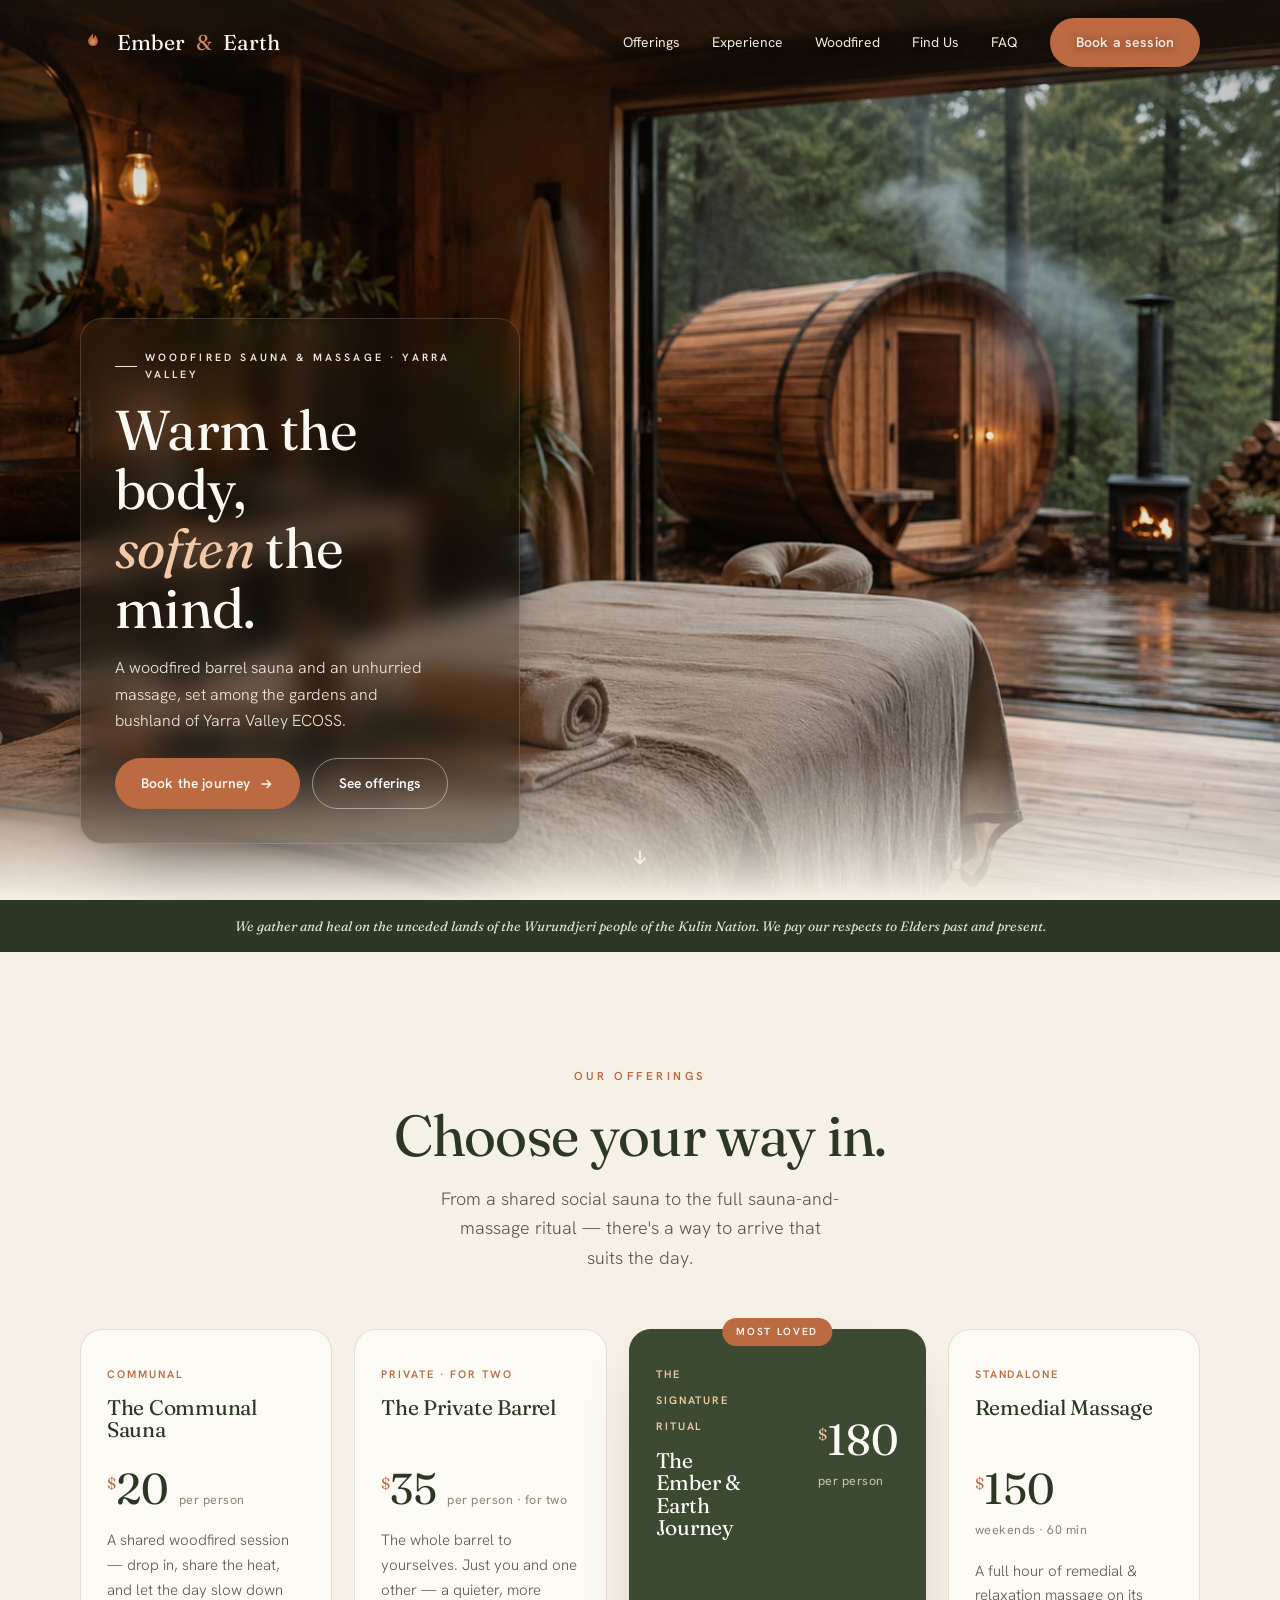
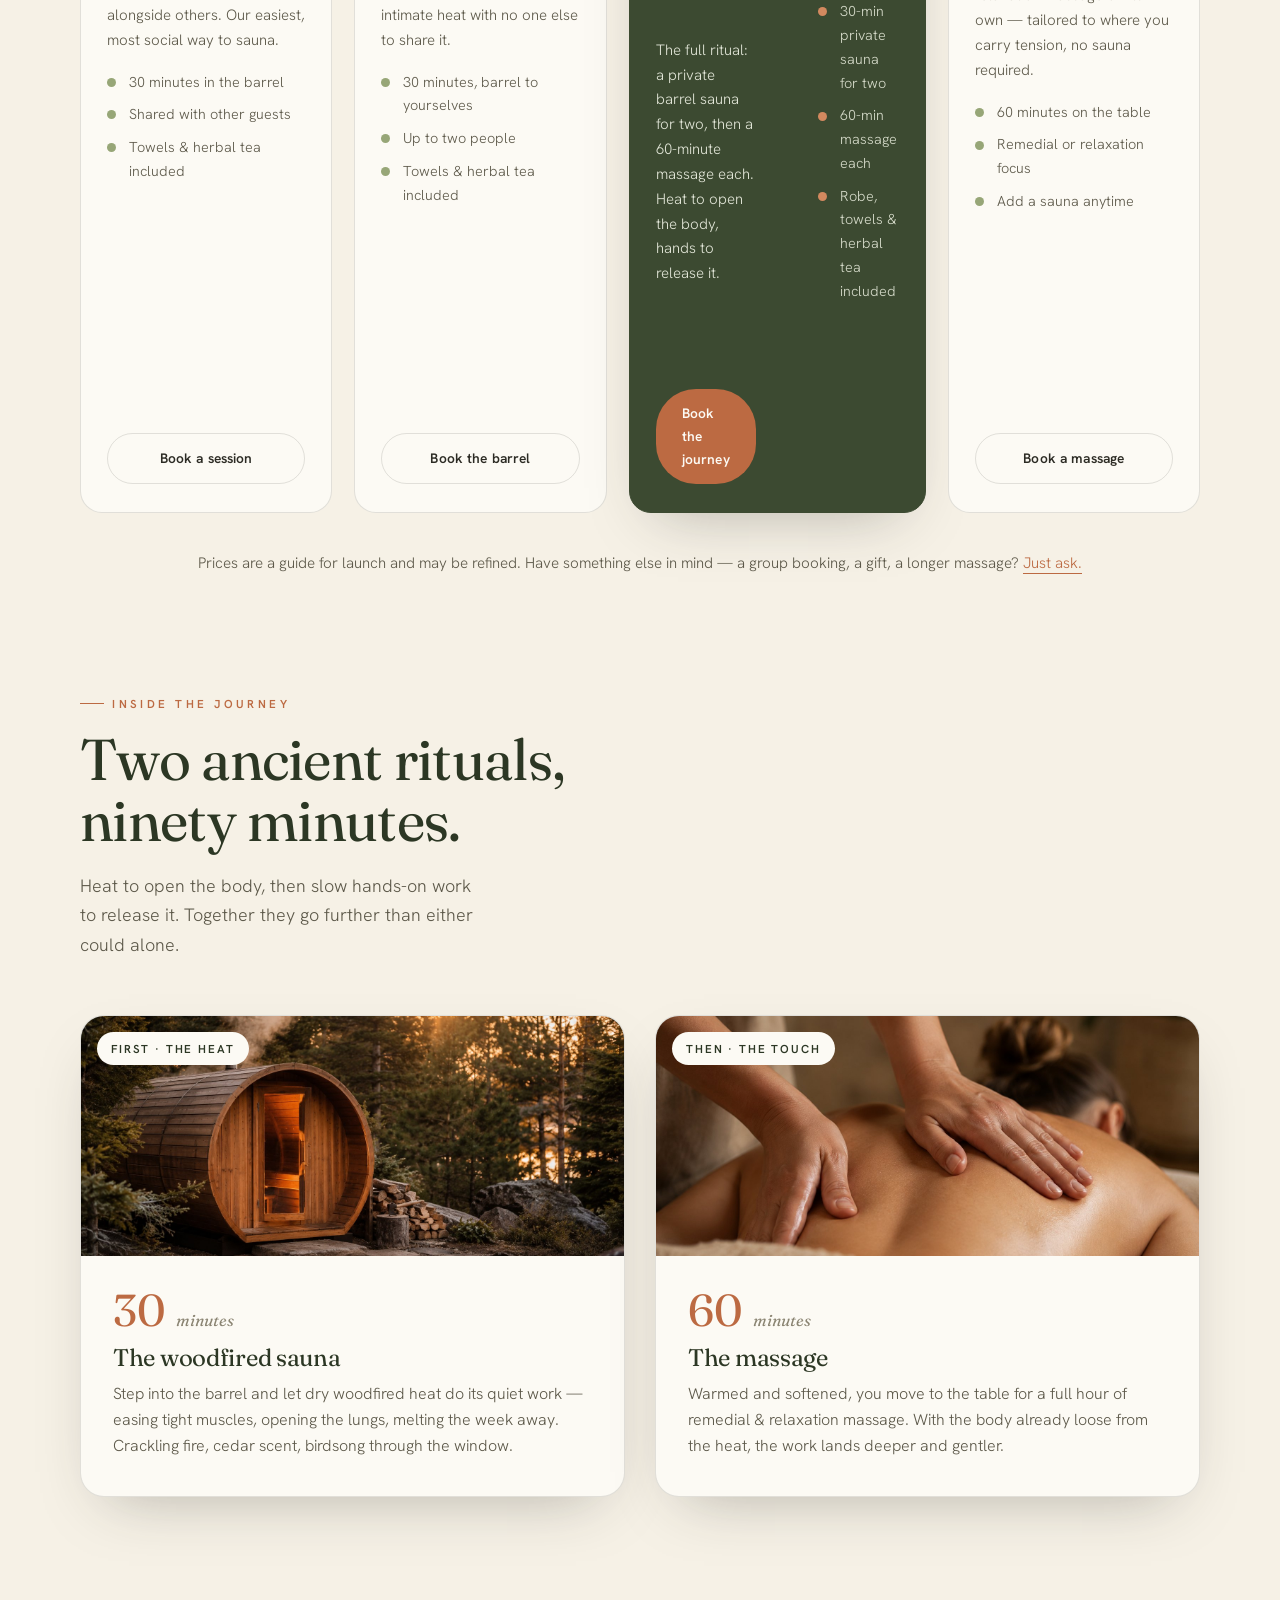
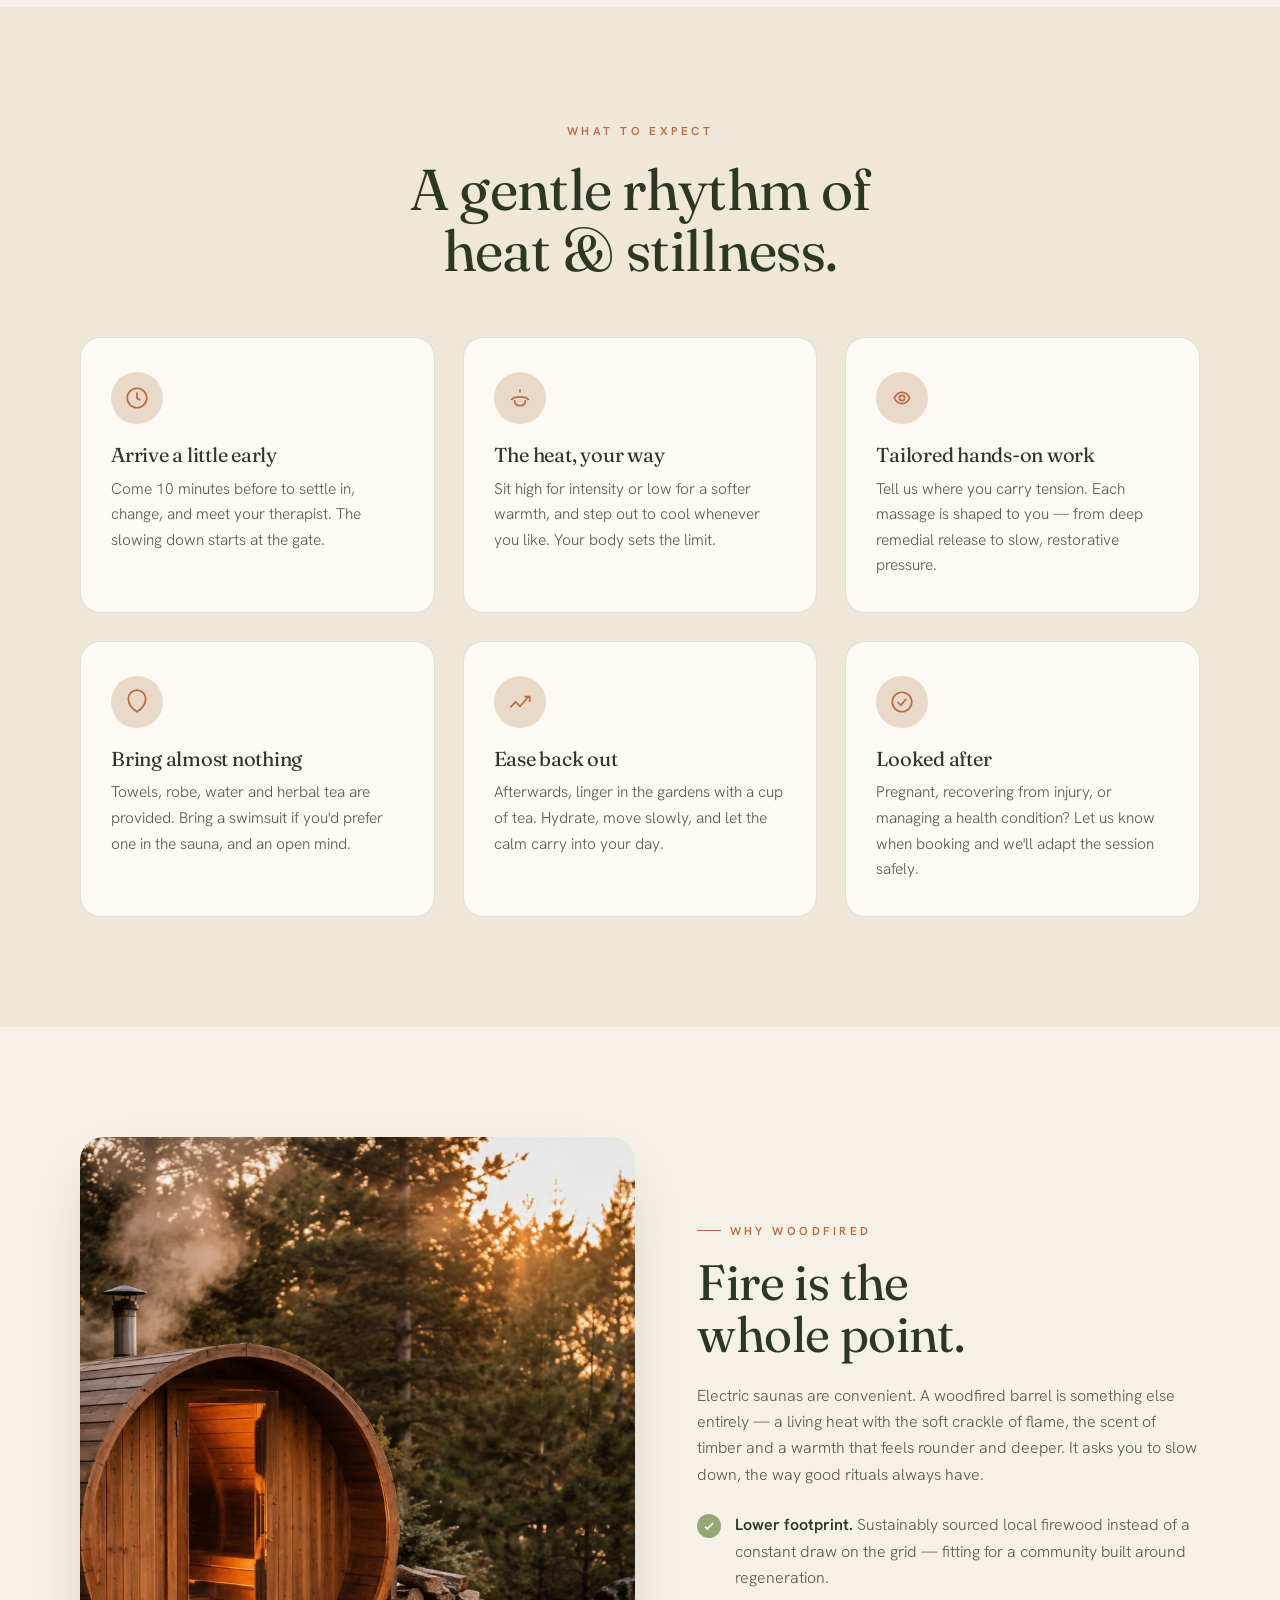
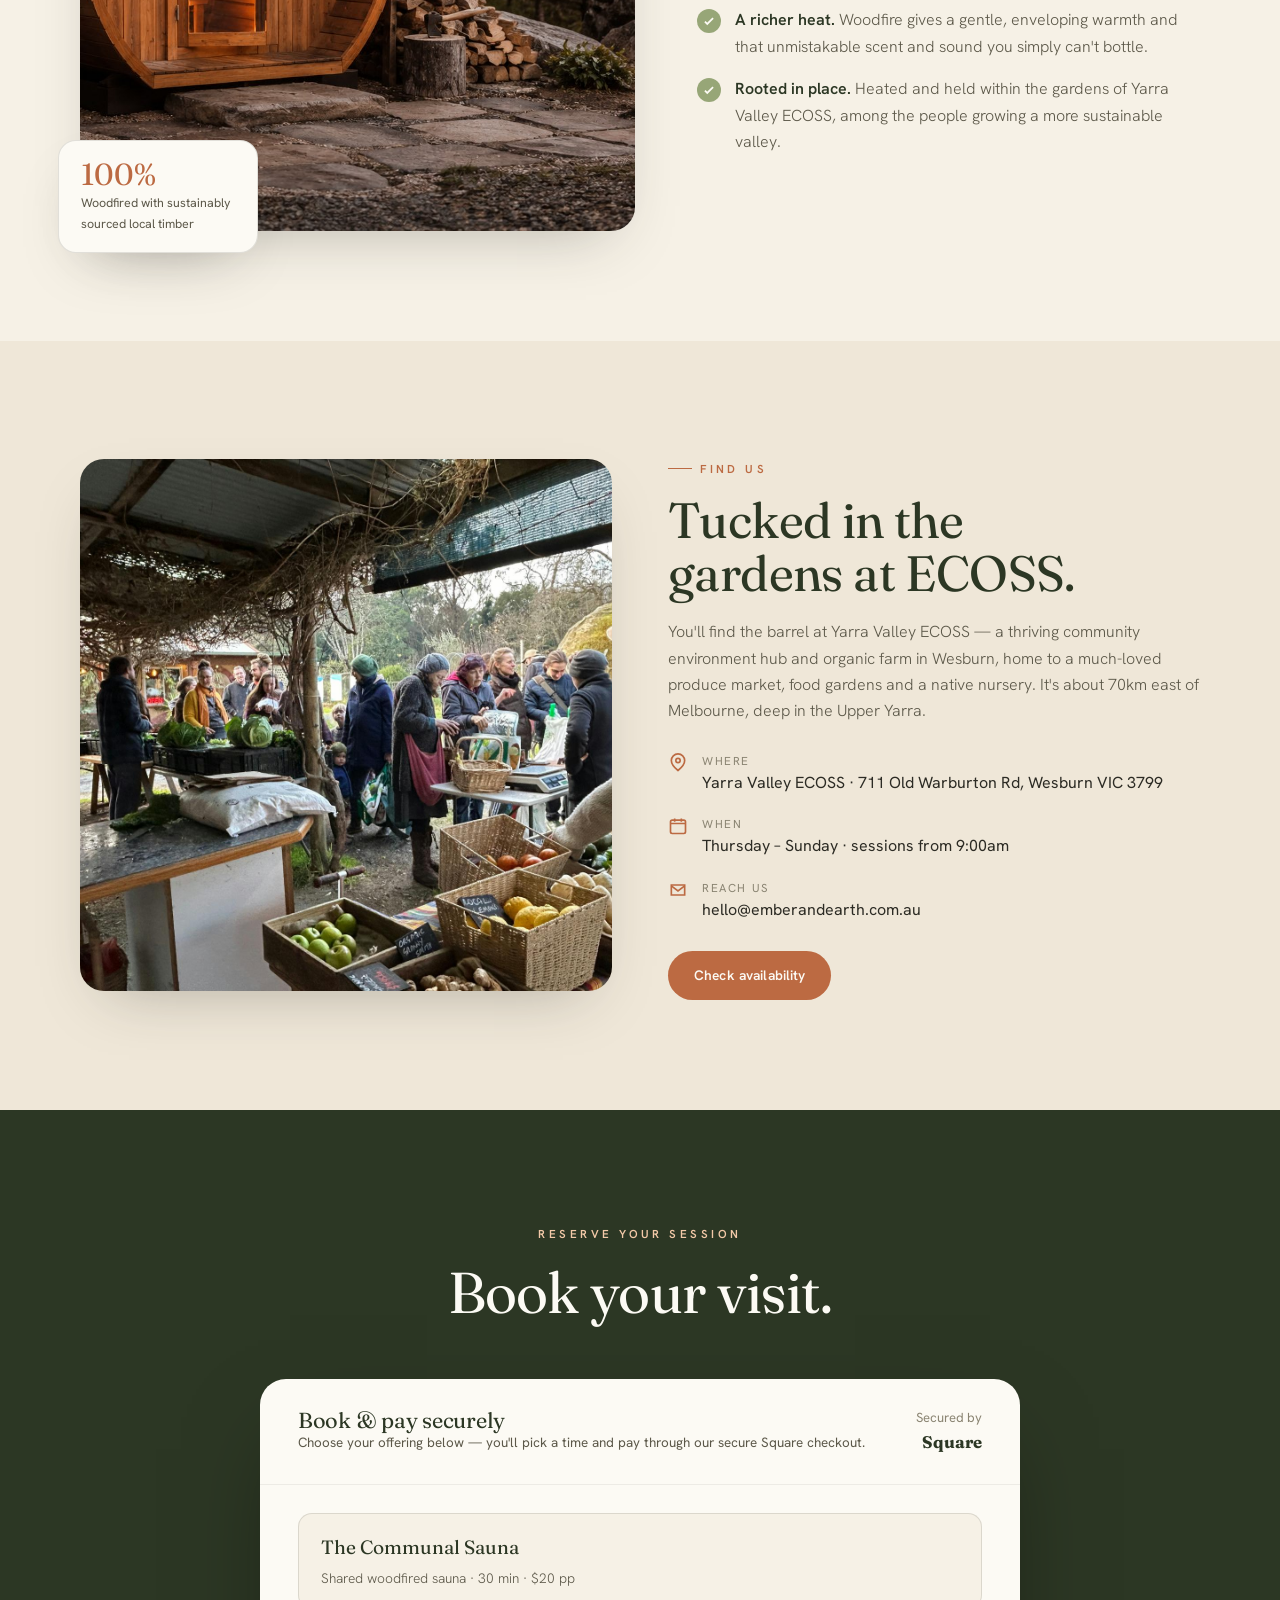
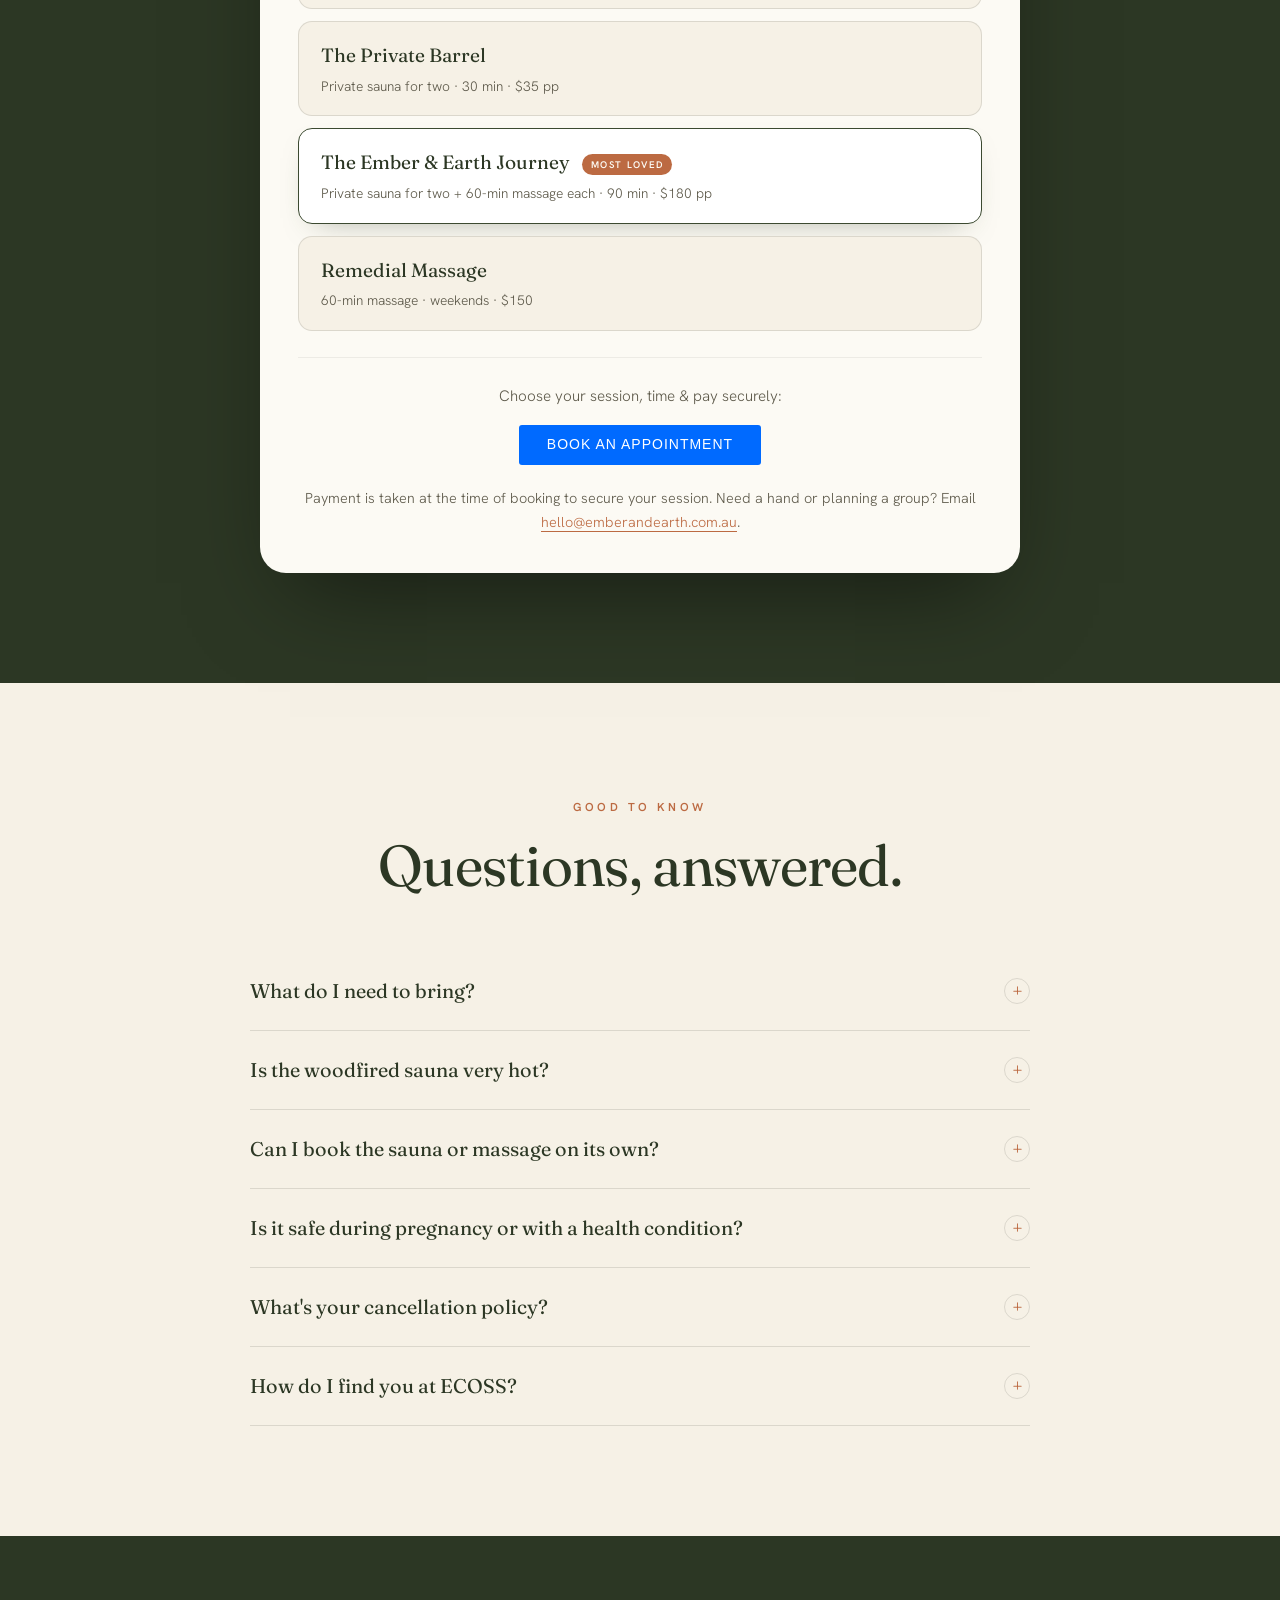
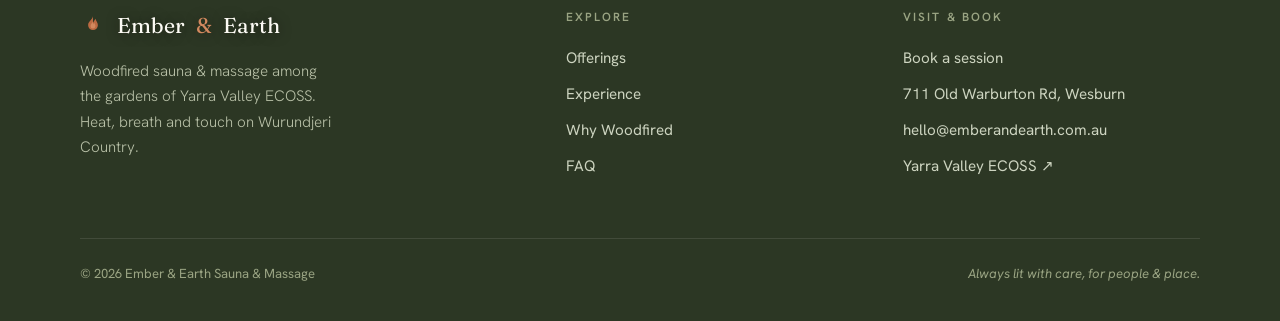
==== commit 7bdcd00c: "Initial site" ====
--- a/index.html
+++ b/index.html
@@ -206,6 +206,11 @@
   .book-row .br-btn{flex:none;white-space:nowrap}
   .book-note{font-size:.9rem;color:var(--ink-soft);font-weight:300;margin-top:22px;text-align:center}
   .book-note a{color:var(--clay);border-bottom:1px solid currentColor}
+  .book-cta{margin-top:26px;padding-top:26px;border-top:1px solid var(--line-soft);text-align:center}
+  .book-cta-label{font-size:.95rem;color:var(--ink-soft);font-weight:300;margin-bottom:16px}
+  .square-btn-wrap{display:flex;justify-content:center}
+  .square-btn-wrap a{transition:filter .2s,transform .2s}
+  .square-btn-wrap a:hover{filter:brightness(1.06);transform:translateY(-2px)}
   /* BOOKING MODAL */
   .modal-overlay{position:fixed;inset:0;z-index:1000;background:rgba(28,22,14,.62);backdrop-filter:blur(6px);display:flex;align-items:center;justify-content:center;padding:24px;opacity:0;visibility:hidden;transition:.3s}
   .modal-overlay.open{opacity:1;visibility:visible}
@@ -530,26 +535,25 @@
         <div class="book-list">
           <div class="book-row">
             <div class="br-info"><span class="br-name">The Communal Sauna</span><span class="br-meta">Shared woodfired sauna · 30 min · $20 pp</span></div>
-            <button class="btn clay br-btn" onclick="openBooking()">Book &amp; pay</button>
           </div>
           <div class="book-row">
             <div class="br-info"><span class="br-name">The Private Barrel</span><span class="br-meta">Private sauna for two · 30 min · $35 pp</span></div>
-            <button class="btn clay br-btn" onclick="openBooking()">Book &amp; pay</button>
           </div>
           <div class="book-row feature">
             <div class="br-info"><span class="br-name">The Ember &amp; Earth Journey <span class="br-flag">Most loved</span></span><span class="br-meta">Private sauna for two + 60-min massage each · 90 min · $180 pp</span></div>
-            <button class="btn clay br-btn" onclick="openBooking()">Book &amp; pay</button>
           </div>
           <div class="book-row">
             <div class="br-info"><span class="br-name">Remedial Massage</span><span class="br-meta">60-min massage · weekends · $150</span></div>
-            <button class="btn clay br-btn" onclick="openBooking()">Book &amp; pay</button>
+          </div>
+        </div>
+        <div class="book-cta">
+          <p class="book-cta-label">Choose your session, time &amp; pay securely:</p>
+          <!-- Square's official booking button — opens Square's booking popup -->
+          <div class="square-btn-wrap">
+            <!-- Start Square Appointments Embed code --><a style=" background-color: #006aff; color: white; height: 40px; text-transform: uppercase; font-family: 'Square Market', 'helvetica neue', helvetica, arial, sans-serif; letter-spacing: 1px; line-height: 38px; padding: 0 28px; border-radius: 3px; font-weight: 500; font-size: 14px; cursor: pointer; display: inline-block; " href="https://app.squareup.com/appointments/buyer/widget/eo1shb57awt2tq/LN5XKNGM1B7KW">Book an appointment</a><!-- End Square Appointments Embed code -->
           </div>
         </div>
         <p class="book-note">Payment is taken at the time of booking to secure your session. Need a hand or planning a group? Email <a href="mailto:hello@emberandearth.com.au">hello@emberandearth.com.au</a>.</p>
-        <!-- Square's official booking button (hidden). Your buttons above trigger it. -->
-        <div id="squareEmbed" aria-hidden="true" style="position:absolute;width:1px;height:1px;overflow:hidden;clip:rect(0 0 0 0);opacity:0;pointer-events:none">
-          <!-- Start Square Appointments Embed Code --><script src='https://app.squareup.com/appointments/buyer/widget/eo1shb57awt2tq/LN5XKNGM1B7KW.js'></script><!-- End Square Appointments Embed Code -->
-        </div>
       </div>
     </div>
   </div>
@@ -597,21 +601,10 @@
     document.querySelectorAll('.faq').forEach(x=>{x.classList.remove('open');x.querySelector('.ans').style.maxHeight=null});
     if(!open){f.classList.add('open');const a=f.querySelector('.ans');a.style.maxHeight=a.scrollHeight+'px'}
   });
-  /* Booking — trigger Square's official embedded widget */
+  /* Booking — open Square's secure booking & payment */
   const SQUARE_URL='https://app.squareup.com/appointments/buyer/widget/eo1shb57awt2tq/LN5XKNGM1B7KW';
-  function fireClick(el){
-    // dispatch a realistic event sequence — some third-party widgets ignore a bare .click()
-    ['pointerdown','mousedown','pointerup','mouseup','click'].forEach(type=>{
-      el.dispatchEvent(new MouseEvent(type,{bubbles:true,cancelable:true,view:window}));
-    });
-  }
-  function openBooking(){
-    const embed=document.getElementById('squareEmbed');
-    const trigger=embed&&embed.querySelector('a,button');
-    if(trigger){ fireClick(trigger); }
-    else { window.open(SQUARE_URL,'_blank','noopener'); }  // fallback if Square script hasn't rendered
-  }
-  /* Offering cards also open booking */
+  function openBooking(){ window.open(SQUARE_URL,'_blank','noopener'); }
+  /* Hero / nav / location / offering-card CTAs all open Square */
   document.querySelectorAll('.o-btn').forEach(b=>b.addEventListener('click',e=>{
     e.preventDefault();
     openBooking();
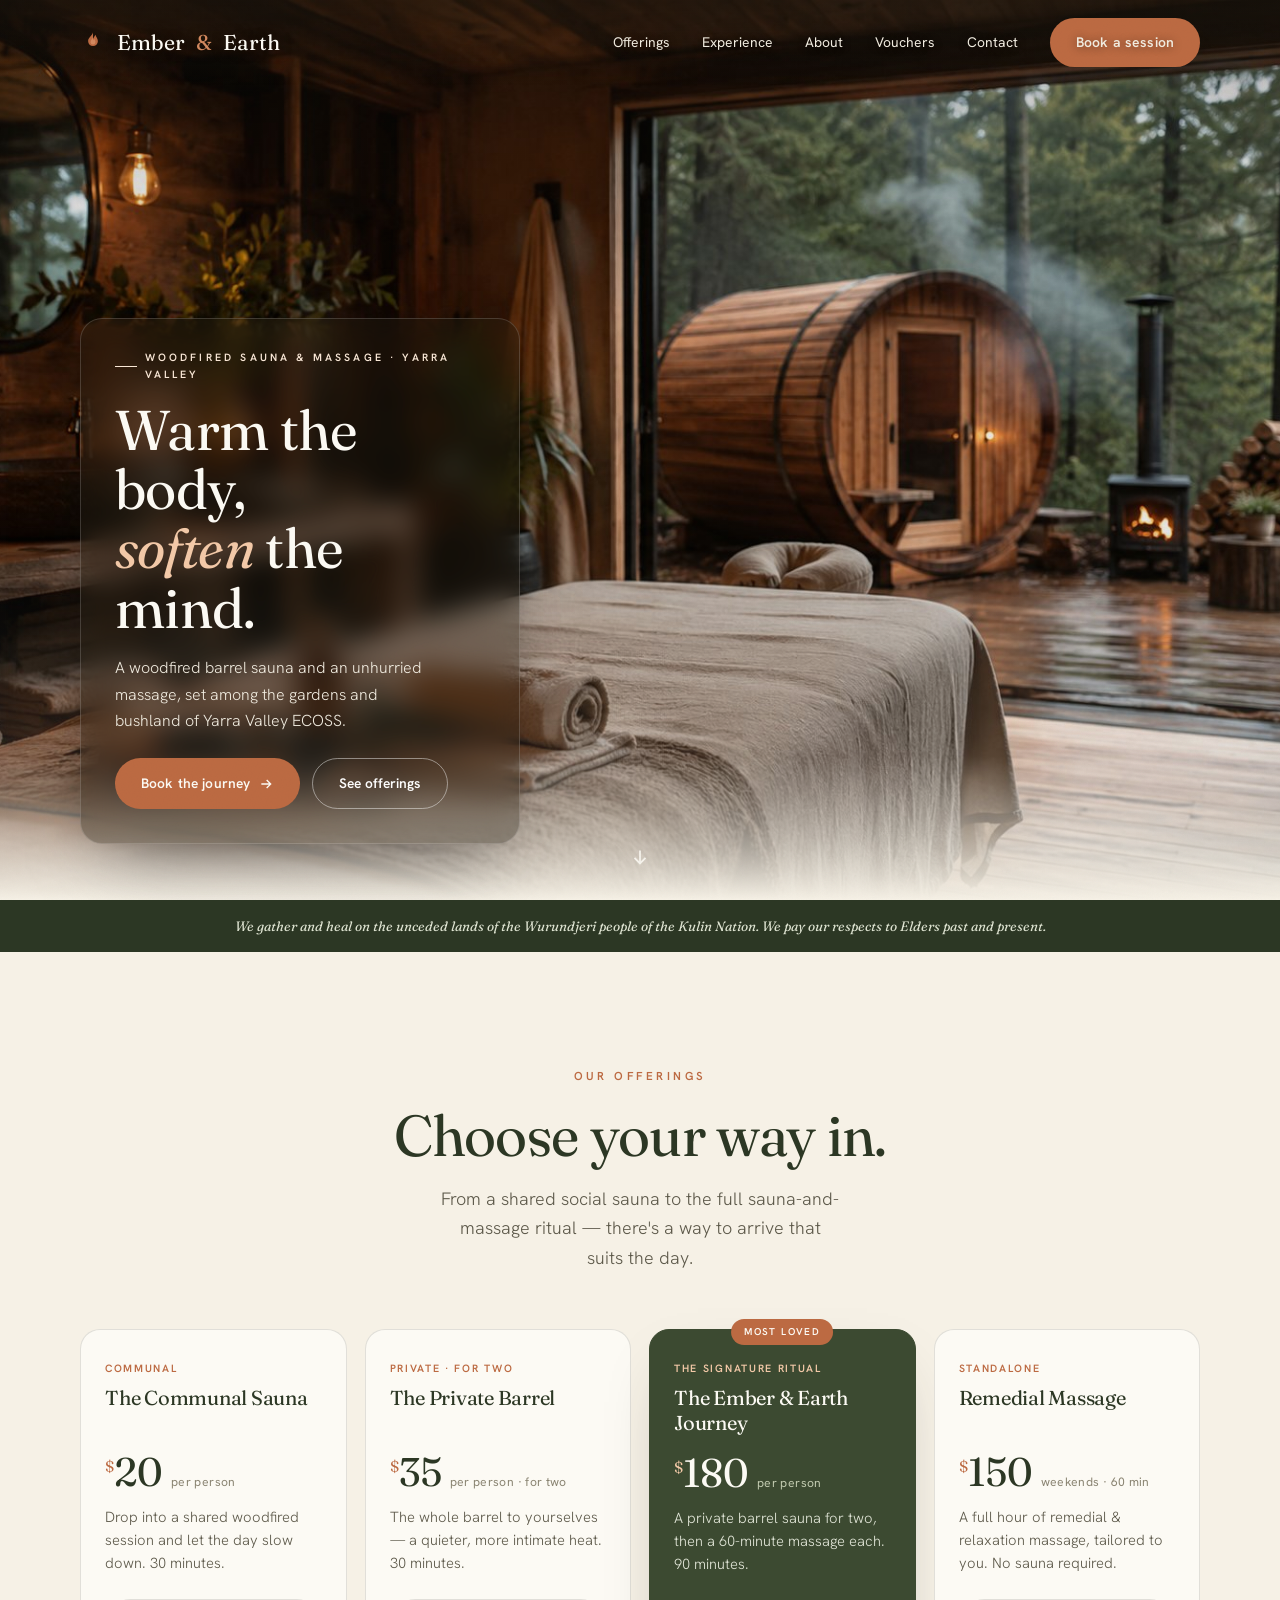
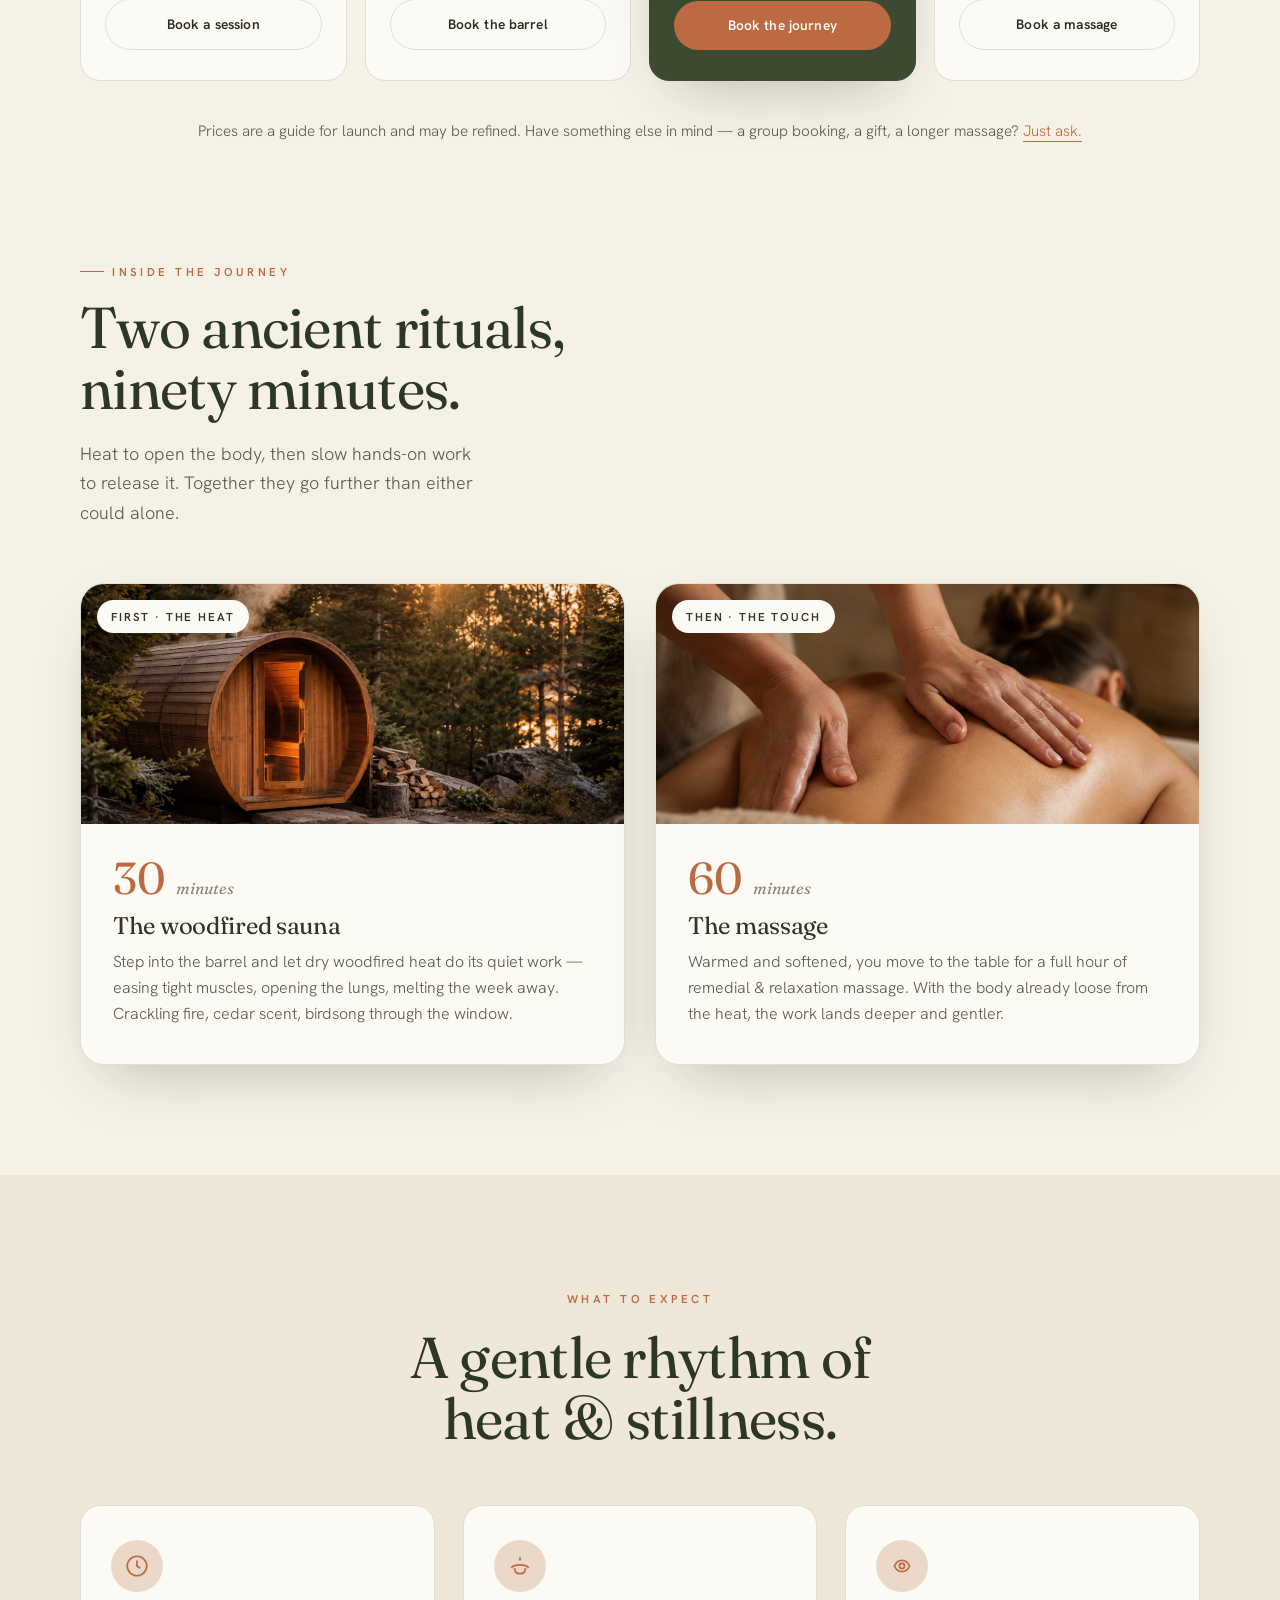
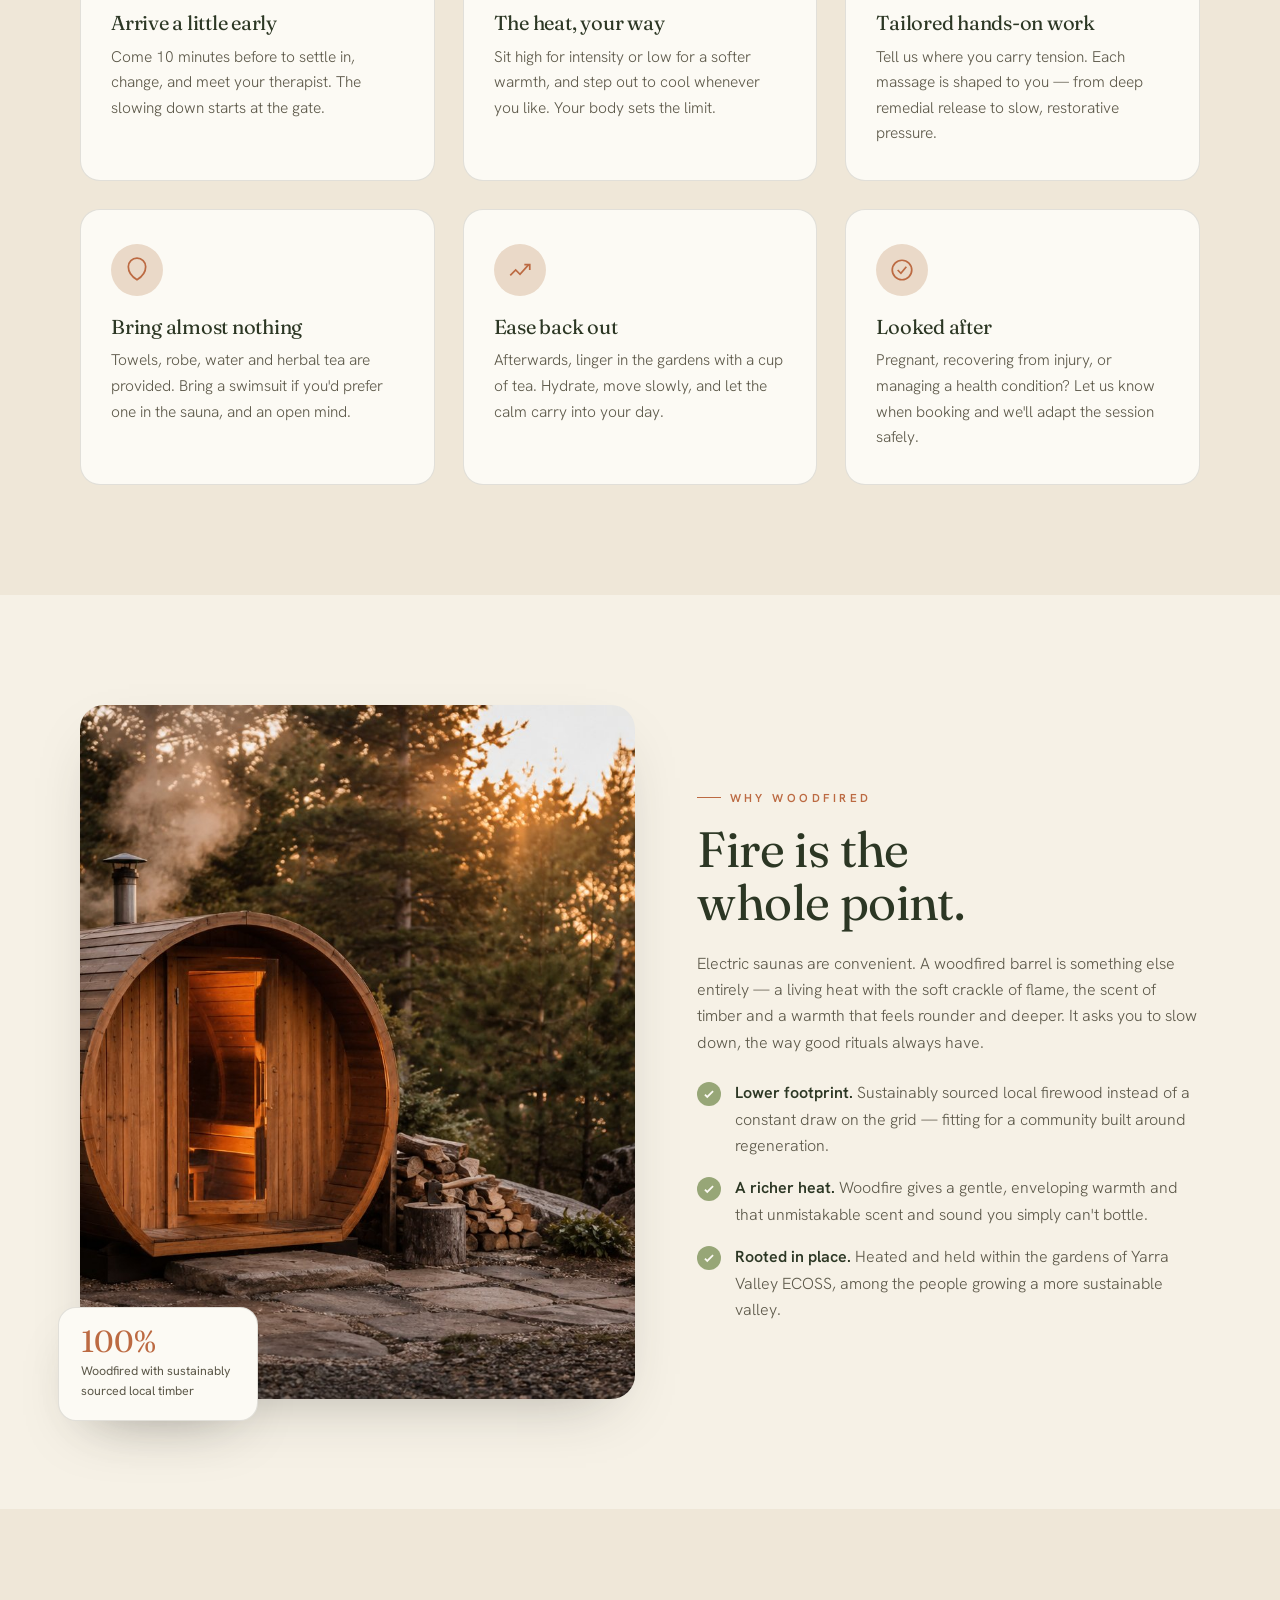
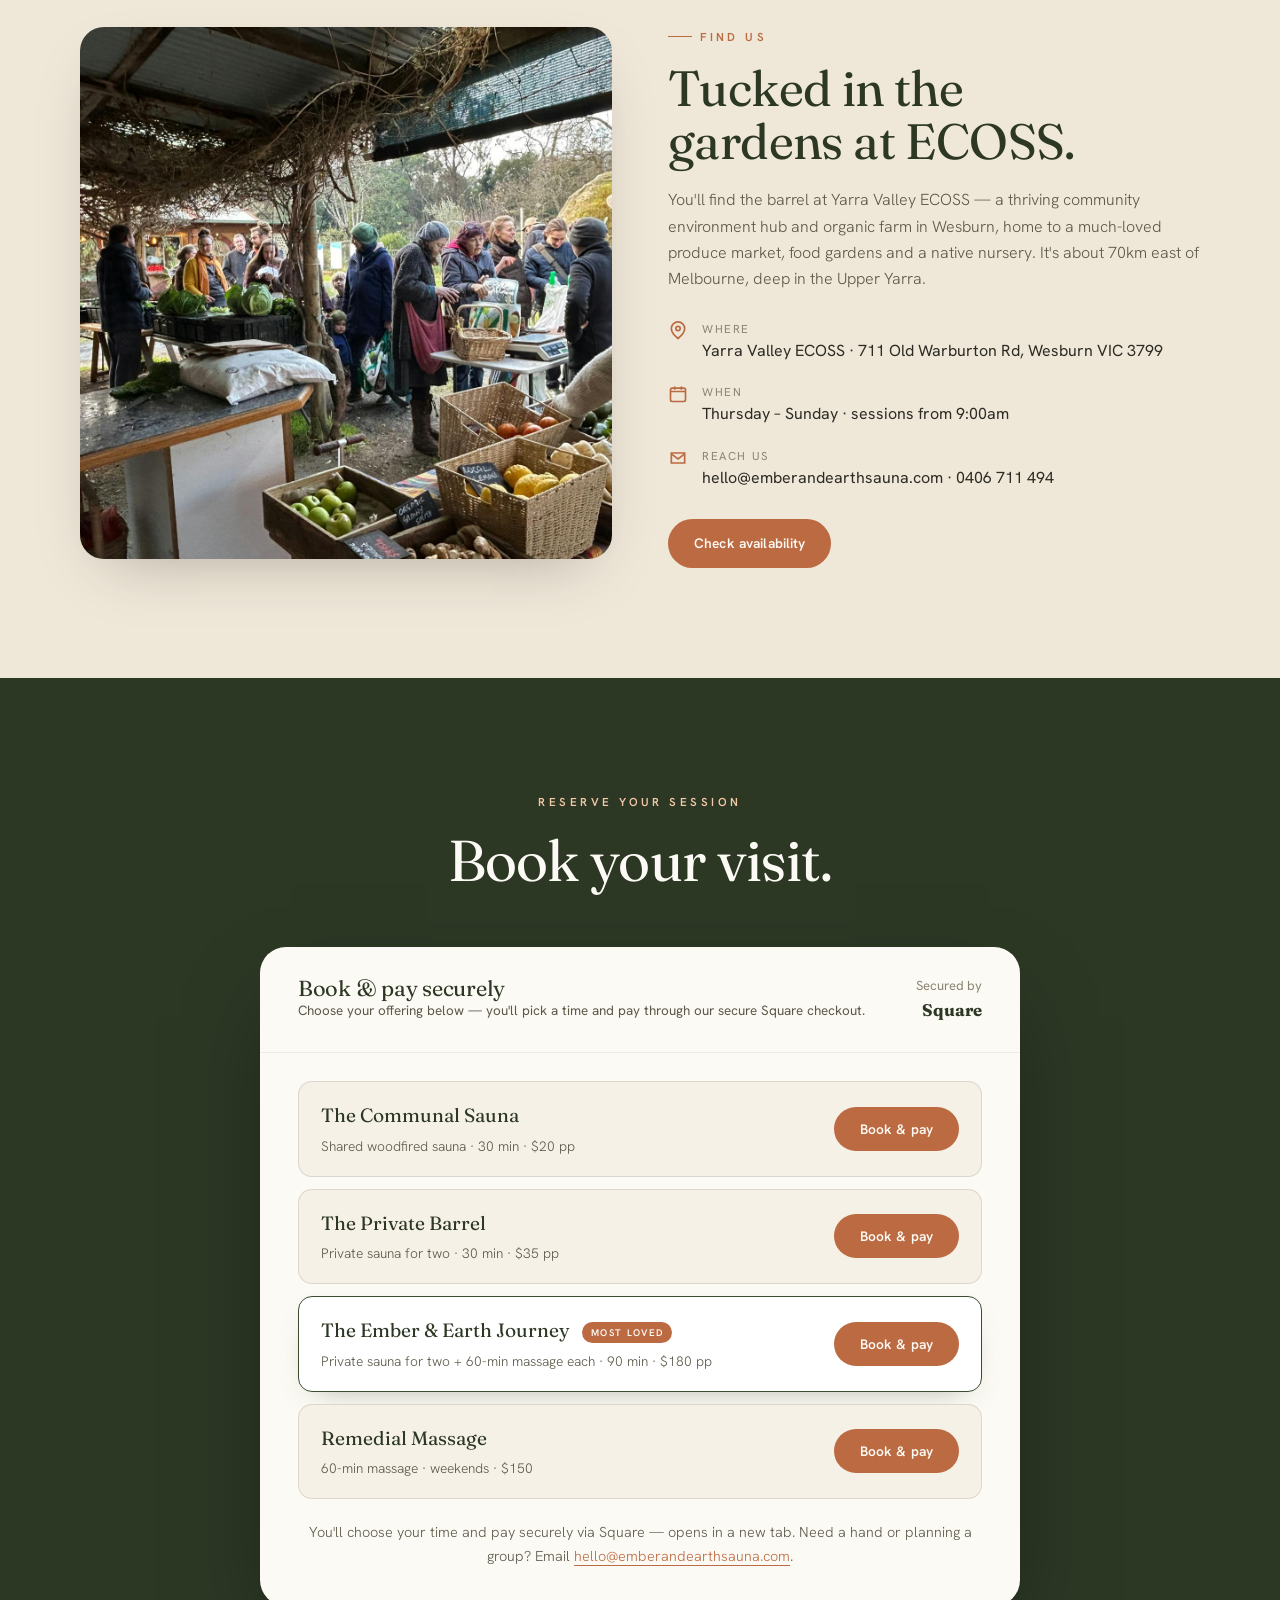
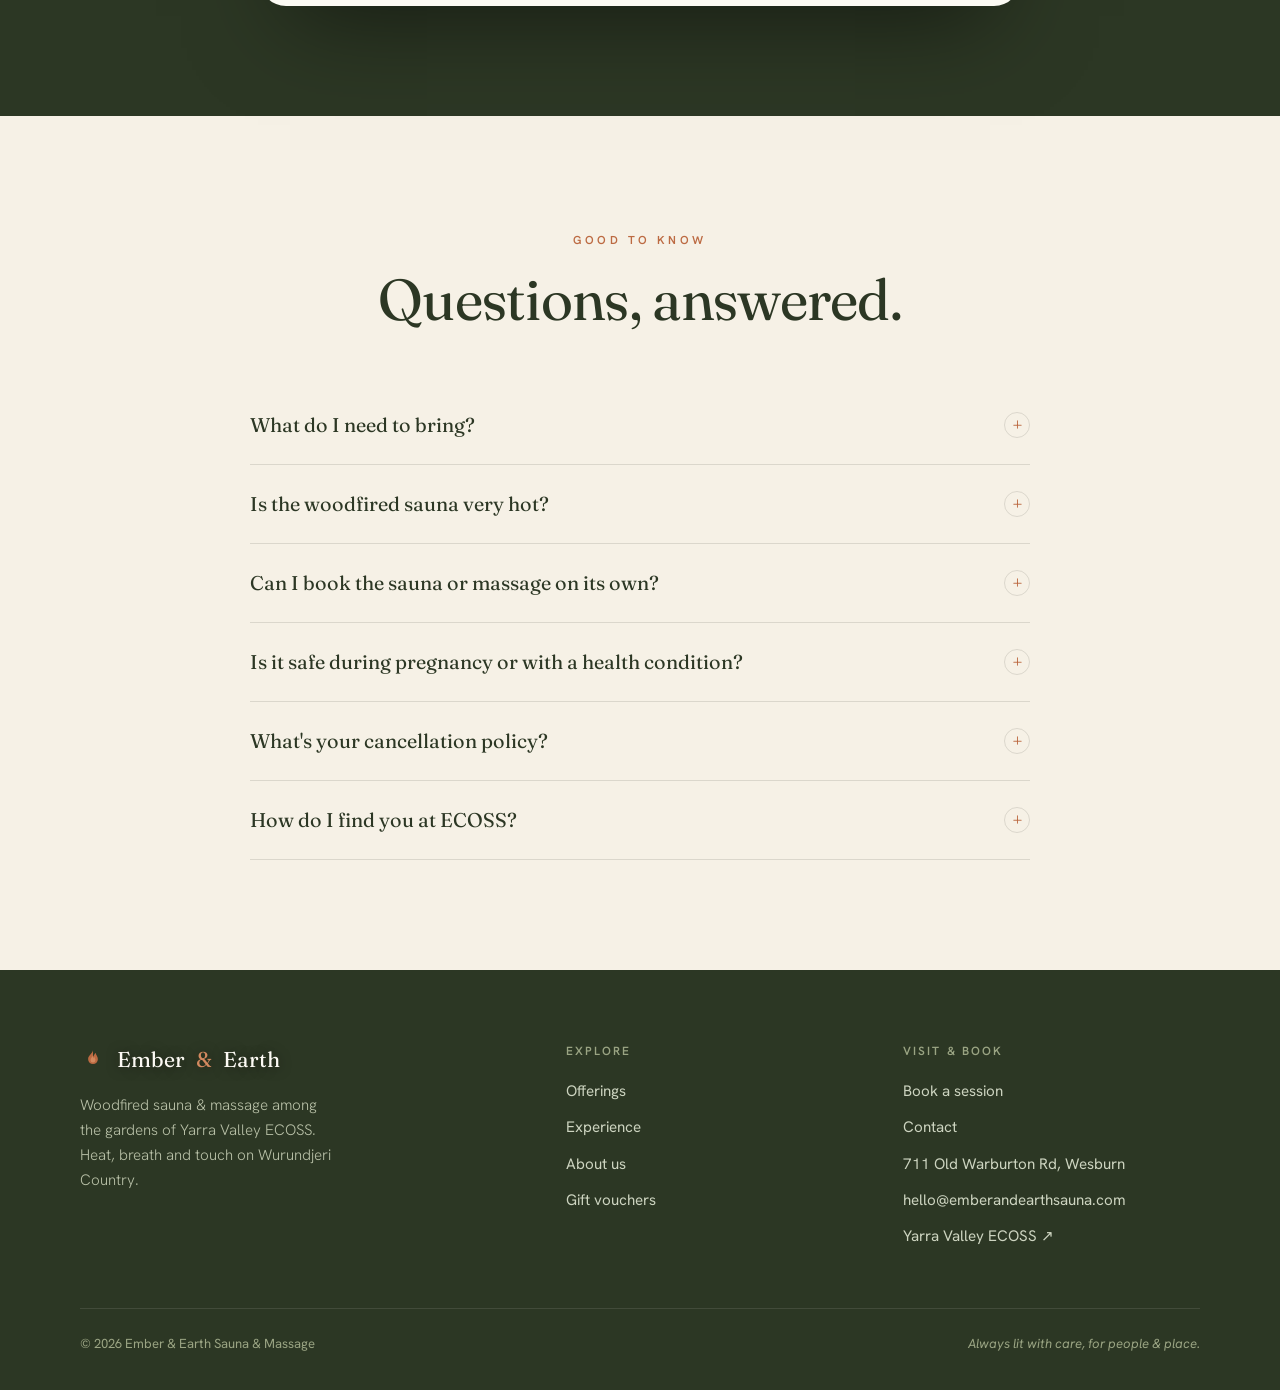
==== commit d938a8f6: "Add Vouchers to nav" ====
--- a/index.html
+++ b/index.html
@@ -7,321 +7,7 @@
 <link rel="preconnect" href="https://fonts.googleapis.com">
 <link rel="preconnect" href="https://fonts.gstatic.com" crossorigin>
 <link href="https://fonts.googleapis.com/css2?family=Fraunces:ital,opsz,wght@0,9..144,400;0,9..144,500;0,9..144,600;1,9..144,400;1,9..144,500&family=Hanken+Grotesk:wght@300;400;500;600&display=swap" rel="stylesheet">
-<style>
-  :root{
-    --paper:#f6f1e6;--paper-2:#efe7d8;--cream:#fcfaf4;
-    --ink:#2c2b24;--ink-soft:#5c5849;--ink-faint:#8a8472;
-    --forest:#3c4a31;--forest-deep:#2c3724;--moss:#67764c;--sage:#97a677;
-    --clay:#bc6a42;--clay-soft:#d3895f;--clay-pale:#ead9c8;
-    --line:rgba(44,43,36,.13);--line-soft:rgba(44,43,36,.07);
-    --serif:'Fraunces',Georgia,serif;--sans:'Hanken Grotesk',system-ui,sans-serif;
-    --shadow:0 24px 60px -28px rgba(44,43,36,.35);
-  }
-  *{margin:0;padding:0;box-sizing:border-box}
-  html{scroll-behavior:smooth}
-  body{font-family:var(--sans);background:var(--paper);color:var(--ink);line-height:1.65;overflow-x:hidden;-webkit-font-smoothing:antialiased}
-  body::after{content:"";position:fixed;inset:0;z-index:9999;pointer-events:none;opacity:.03;mix-blend-mode:multiply;background-image:url("data:image/svg+xml,%3Csvg xmlns='http://www.w3.org/2000/svg' width='180' height='180'%3E%3Cfilter id='n'%3E%3CfeTurbulence type='fractalNoise' baseFrequency='0.8' numOctaves='3'/%3E%3C/filter%3E%3Crect width='100%25' height='100%25' filter='url(%23n)'/%3E%3C/svg%3E")}
-  ::selection{background:var(--clay);color:var(--cream)}
-  a{color:inherit;text-decoration:none}
-  img{display:block;max-width:100%}
-  h1,h2,h3{font-family:var(--serif);font-weight:400;line-height:1.06;letter-spacing:-.012em;color:var(--forest-deep)}
-  .ital{font-style:italic}
-  .wrap{max-width:1180px;margin:0 auto;padding:0 30px}
-  .eyebrow{font-size:.72rem;letter-spacing:.3em;text-transform:uppercase;color:var(--clay);font-weight:600;display:inline-flex;align-items:center;gap:.7em}
-  .eyebrow::before{content:"";width:24px;height:1px;background:var(--clay)}
-  .eyebrow.c{justify-content:center}.eyebrow.c::before{display:none}
-  .btn{display:inline-flex;align-items:center;gap:.55em;background:var(--forest);color:var(--cream);padding:13px 26px;border-radius:40px;font-weight:600;font-size:.86rem;letter-spacing:.01em;transition:.3s;border:none;cursor:pointer;font-family:var(--sans)}
-  .btn:hover{background:var(--forest-deep);transform:translateY(-2px);box-shadow:0 12px 26px -10px rgba(60,74,49,.6)}
-  .btn.clay{background:var(--clay)}.btn.clay:hover{background:#a85a35;box-shadow:0 12px 26px -10px rgba(188,106,66,.6)}
-  .btn.ghost{background:transparent;border:1px solid var(--line);color:var(--ink)}
-  .btn.ghost:hover{border-color:var(--forest);background:rgba(60,74,49,.05);box-shadow:none}
-  header{position:fixed;top:0;left:0;right:0;z-index:100;transition:.4s;background:linear-gradient(180deg,rgba(28,22,14,.55),rgba(28,22,14,0))}
-  header.scrolled{background:rgba(246,241,230,.92);backdrop-filter:blur(12px);border-bottom:1px solid var(--line-soft)}
-  nav{display:flex;align-items:center;justify-content:space-between;padding:18px 30px;max-width:1180px;margin:0 auto}
-  /* default (over hero): light text */
-  .logo{display:flex;align-items:center;gap:11px;font-family:var(--serif);font-size:1.34rem;color:#fcfaf4;text-shadow:0 1px 12px rgba(20,16,8,.5);transition:.4s}
-  .logo .amp{color:var(--clay-soft)}
-  .navlinks{display:flex;gap:32px;align-items:center}
-  .navlinks a{font-size:.87rem;color:#f1ece0;transition:.25s;position:relative;text-shadow:0 1px 10px rgba(20,16,8,.45)}
-  .navlinks a:hover{color:#fff}
-  .navlinks a:not(.btn)::after{content:"";position:absolute;left:0;bottom:-5px;height:1px;width:0;background:var(--clay-soft);transition:.3s}
-  .navlinks a:not(.btn):hover::after{width:100%}
-  .menu-toggle{display:none;background:none;border:none;color:#fcfaf4;cursor:pointer;transition:.4s}
-  /* scrolled (over paper): dark text */
-  header.scrolled .logo{color:var(--forest-deep);text-shadow:none}
-  header.scrolled .logo .amp{color:var(--clay)}
-  header.scrolled .navlinks a{color:var(--ink-soft);text-shadow:none}
-  header.scrolled .navlinks a:hover{color:var(--ink)}
-  header.scrolled .navlinks a:not(.btn)::after{background:var(--clay)}
-  header.scrolled .menu-toggle{color:var(--forest-deep)}
-  header.scrolled .navlinks a.btn{color:var(--cream)}
-  .hero{position:relative;min-height:100vh;display:flex;align-items:flex-end;overflow:hidden}
-  .hero-bg{position:absolute;inset:0;z-index:0}
-  .hero-bg img{width:100%;height:100%;object-fit:cover}
-  .hero-bg::after{content:"";position:absolute;inset:0;background:linear-gradient(180deg,rgba(30,24,16,.30) 0%,rgba(30,24,16,.06) 34%,rgba(30,24,16,.10) 62%,rgba(246,241,230,.10) 84%,var(--paper) 100%)}
-  .hero .wrap{position:relative;z-index:2;width:100%;padding-bottom:56px;padding-top:130px;display:flex}
-  .hero-panel{
-    max-width:440px;background:rgba(34,30,22,.34);backdrop-filter:blur(14px) saturate(120%);-webkit-backdrop-filter:blur(14px) saturate(120%);
-    border:1px solid rgba(255,255,255,.16);border-radius:22px;padding:30px 34px 34px;box-shadow:0 30px 70px -30px rgba(0,0,0,.6);
-  }
-  .hero .eyebrow{color:#fbe9d8;font-size:.66rem}.hero .eyebrow::before{background:#fbe9d8}
-  .hero h1{font-size:clamp(2.3rem,4.4vw,3.5rem);color:var(--cream);margin:16px 0 0;max-width:13ch}
-  .hero h1 .ital{color:#f3c9a8}
-  .hero p.lead{font-size:1rem;color:#f1ece0;max-width:36ch;font-weight:300;margin-top:18px}
-  .hero-cta{display:flex;gap:12px;flex-wrap:wrap;margin-top:24px}
-  .scroll-hint{position:absolute;left:50%;bottom:24px;transform:translateX(-50%);z-index:3;color:var(--cream);opacity:.85;animation:bob 2.2s ease-in-out infinite}
-  @keyframes bob{0%,100%{transform:translate(-50%,0)}50%{transform:translate(-50%,8px)}}
-  .ack{background:var(--forest-deep);padding:15px 0}
-  .ack p{font-size:.85rem;color:#dfe4d2;text-align:center;font-style:italic;font-family:var(--serif)}
-  section{position:relative}
-  .pad{padding:110px 0}
-  .sec-head{max-width:44rem;margin-bottom:56px}
-  .sec-head h2{font-size:clamp(2.2rem,4.6vw,3.6rem);margin-top:16px}
-  .sec-head.center{margin-left:auto;margin-right:auto;text-align:center}
-  .lede{font-size:1.12rem;color:var(--ink-soft);font-weight:300;max-width:40ch}
-  .journey-grid{display:grid;grid-template-columns:1fr 1fr;gap:30px;margin-bottom:40px}
-  .step{background:var(--cream);border:1px solid var(--line);border-radius:24px;overflow:hidden;box-shadow:var(--shadow);transition:.4s}
-  .step:hover{transform:translateY(-6px)}
-  .step-img{height:240px;overflow:hidden;position:relative}
-  .step-img img{width:100%;height:100%;object-fit:cover;transition:.7s}
-  .step:hover .step-img img{transform:scale(1.05)}
-  .step-img .tag{position:absolute;top:16px;left:16px;background:var(--cream);color:var(--forest-deep);font-size:.72rem;letter-spacing:.16em;text-transform:uppercase;font-weight:600;padding:7px 14px;border-radius:30px}
-  .step-body{padding:32px 32px 36px}
-  .step .dur{font-family:var(--serif);font-size:2.8rem;line-height:1;color:var(--clay)}
-  .step .dur span{font-size:1rem;font-style:italic;color:var(--ink-faint)}
-  .step h3{font-size:1.5rem;margin:12px 0 10px}
-  .step p{color:var(--ink-soft);font-weight:300}
-  .price-card{display:flex;align-items:center;justify-content:space-between;gap:34px;flex-wrap:wrap;background:var(--forest);color:var(--cream);border-radius:24px;padding:40px 46px;position:relative;overflow:hidden}
-  .price-card::before{content:"";position:absolute;right:-40px;top:-60px;width:280px;height:280px;border-radius:50%;background:radial-gradient(circle,rgba(211,137,95,.4),transparent 70%)}
-  .price-card .pc-info{position:relative;z-index:1}
-  .price-card h3{color:var(--cream);font-size:1.7rem;margin-bottom:8px}
-  .price-card p{color:#dfe4d2;font-weight:300;max-width:42ch}
-  .price-card .pc-right{position:relative;z-index:1;text-align:right;min-width:160px}
-  .price-card .per{font-size:.72rem;letter-spacing:.16em;text-transform:uppercase;color:#c2cbb0;margin-bottom:8px}
-  .price-card .amt{font-family:var(--serif);font-size:3.6rem;line-height:1}
-  .price-card .amt sup{font-size:1.3rem;vertical-align:super;color:#f3c9a8}
-  /* OFFERINGS */
-  .offer-grid{display:grid;grid-template-columns:repeat(4,1fr);gap:22px;align-items:stretch}
-  .offer{display:flex;flex-direction:column;background:var(--cream);border:1px solid var(--line);border-radius:22px;padding:30px 26px 28px;position:relative;transition:.35s}
-  .offer:hover{transform:translateY(-6px);box-shadow:var(--shadow)}
-  .offer .o-kind{font-size:.68rem;letter-spacing:.18em;text-transform:uppercase;color:var(--clay);font-weight:600}
-  .offer .offer-top h3{font-size:1.32rem;margin-top:10px;min-height:2.6em}
-  .offer .o-price{display:flex;align-items:baseline;gap:10px;margin:16px 0 4px;flex-wrap:wrap}
-  .offer .o-price .amt{font-family:var(--serif);font-size:2.7rem;line-height:1;color:var(--forest-deep)}
-  .offer .o-price .amt sup{font-size:1rem;vertical-align:super;color:var(--clay)}
-  .offer .o-per{font-size:.78rem;color:var(--ink-faint);letter-spacing:.04em}
-  .offer .o-desc{color:var(--ink-soft);font-weight:300;font-size:.94rem;margin:14px 0 18px}
-  .offer .o-feat{list-style:none;display:grid;gap:9px;margin-bottom:24px}
-  .offer .o-feat li{position:relative;padding-left:22px;font-size:.9rem;color:var(--ink-soft);font-weight:300}
-  .offer .o-feat li::before{content:"";position:absolute;left:0;top:.5em;width:9px;height:9px;border-radius:50%;background:var(--sage)}
-  .offer .o-btn{margin-top:auto;justify-content:center;width:100%}
-  .offer.feature{background:var(--forest);border-color:var(--forest);box-shadow:var(--shadow)}
-  .offer.feature .o-kind{color:#f3c9a8}
-  .offer.feature .offer-top h3,.offer.feature .o-price .amt{color:var(--cream)}
-  .offer.feature .o-price .amt sup{color:#f3c9a8}
-  .offer.feature .o-per{color:#c2cbb0}
-  .offer.feature .o-desc{color:#e3e7d9}
-  .offer.feature .o-feat li{color:#d7dccb}
-  .offer.feature .o-feat li::before{background:var(--clay-soft)}
-  .offer .o-flag{position:absolute;top:-12px;left:50%;transform:translateX(-50%);background:var(--clay);color:var(--cream);font-size:.64rem;letter-spacing:.16em;text-transform:uppercase;font-weight:600;padding:6px 14px;border-radius:30px;white-space:nowrap}
-  .o-note{text-align:center;color:var(--ink-soft);font-weight:300;margin-top:38px;font-size:.95rem}
-  .o-note a{color:var(--clay);border-bottom:1px solid currentColor}
-  /* RITUAL explainer */
-  .ritual-grid{display:grid;grid-template-columns:1fr 1fr;gap:30px}
-  #experience{background:var(--paper-2)}
-  .exp-grid{display:grid;grid-template-columns:repeat(3,1fr);gap:28px}
-  .exp{background:var(--cream);border-radius:20px;padding:34px 30px;border:1px solid var(--line);transition:.35s}
-  .exp:hover{transform:translateY(-4px);box-shadow:var(--shadow)}
-  .exp .ei{width:52px;height:52px;border-radius:50%;background:var(--clay-pale);color:var(--clay);display:flex;align-items:center;justify-content:center;margin-bottom:20px}
-  .exp h3{font-size:1.26rem;margin-bottom:10px}
-  .exp p{color:var(--ink-soft);font-weight:300;font-size:.97rem}
-  .feature{display:grid;grid-template-columns:1.05fr .95fr;gap:62px;align-items:center}
-  .feature-art{position:relative}
-  .feature-art .fimg{border-radius:24px;overflow:hidden;box-shadow:var(--shadow);aspect-ratio:4/5}
-  .feature-art .fimg img{width:100%;height:100%;object-fit:cover}
-  .feature-art .badge{position:absolute;bottom:-22px;left:-22px;background:var(--cream);border:1px solid var(--line);border-radius:18px;padding:18px 22px;box-shadow:var(--shadow);max-width:200px}
-  .feature-art .badge .bn{font-family:var(--serif);font-size:1.9rem;color:var(--clay);line-height:1}
-  .feature-art .badge .bl{font-size:.78rem;color:var(--ink-soft);margin-top:4px}
-  .feature h2{font-size:clamp(2rem,4vw,3.1rem);margin:16px 0 22px}
-  .feature p{color:var(--ink-soft);font-weight:300;margin-bottom:16px}
-  .feat-list{list-style:none;margin-top:24px;display:grid;gap:16px}
-  .feat-list li{display:flex;gap:14px;align-items:flex-start;color:var(--ink-soft);font-weight:300}
-  .feat-list li .ck{flex:none;margin-top:2px;width:24px;height:24px;border-radius:50%;background:var(--sage);color:var(--cream);display:flex;align-items:center;justify-content:center}
-  .feat-list strong{color:var(--forest-deep);font-weight:600}
-  #location{background:var(--paper-2)}
-  .loc{display:grid;grid-template-columns:1fr 1fr;gap:56px;align-items:center}
-  .loc-img{border-radius:24px;overflow:hidden;box-shadow:var(--shadow);aspect-ratio:1/1}
-  .loc-img img{width:100%;height:100%;object-fit:cover}
-  .loc h2{font-size:clamp(2rem,4vw,3.1rem);margin:16px 0 20px}
-  .loc p{color:var(--ink-soft);font-weight:300;margin-bottom:16px}
-  .loc-detail{display:grid;gap:18px;margin-top:26px}
-  .loc-detail .row{display:flex;gap:14px;align-items:flex-start}
-  .loc-detail .row .ic{flex:none;color:var(--clay);margin-top:2px}
-  .loc-detail .lab{font-size:.72rem;letter-spacing:.14em;text-transform:uppercase;color:var(--ink-faint)}
-  .loc-detail .val{color:var(--ink)}
-  #book{background:var(--forest-deep)}
-  #book .sec-head h2{color:var(--cream)}
-  #book .eyebrow{color:#f3c9a8}#book .eyebrow::before{background:#f3c9a8}
-  #book .lede{color:#cdd4c0}
-  .booking{max-width:760px;margin:0 auto;background:var(--cream);border-radius:26px;overflow:hidden;box-shadow:0 40px 90px -30px rgba(0,0,0,.5)}
-  .booking-head{padding:28px 38px;border-bottom:1px solid var(--line-soft);display:flex;justify-content:space-between;align-items:center;flex-wrap:wrap;gap:12px}
-  .booking-head h3{font-size:1.36rem}
-  .booking-head .pkg{font-size:.84rem;color:var(--ink-soft)}
-  .booking-head .pr{text-align:right;font-size:.82rem;color:var(--ink-faint)}
-  .booking-head .pr b{display:block;font-family:var(--serif);font-size:1.5rem;color:var(--clay);font-style:italic}
-  .steps-bar{display:flex;gap:8px;padding:22px 38px 0}
-  .steps-bar .sb{flex:1;height:4px;border-radius:3px;background:var(--paper-2);transition:.4s}
-  .steps-bar .sb.active{background:var(--clay)}
-  .booking-body{padding:28px 38px 38px;min-height:300px}
-  .step-label{font-size:.74rem;letter-spacing:.2em;text-transform:uppercase;color:var(--clay);margin-bottom:6px;font-weight:600}
-  .step-title{font-family:var(--serif);font-size:1.7rem;margin-bottom:22px;color:var(--forest-deep)}
-  .sub-label{font-size:.78rem;letter-spacing:.08em;text-transform:uppercase;color:var(--ink-soft);margin-bottom:12px;font-weight:600}
-  .offer-pick{display:grid;gap:12px}
-  .opick{display:flex;align-items:center;gap:16px;background:var(--paper);border:1px solid var(--line);border-radius:14px;padding:16px 18px;cursor:pointer;transition:.25s;text-align:left}
-  .opick:hover{border-color:var(--clay);transform:translateY(-2px)}
-  .opick.sel{border-color:var(--forest);background:#fff;box-shadow:0 10px 26px -16px rgba(60,74,49,.5)}
-  .opick .ocheck{flex:none;width:22px;height:22px;border-radius:50%;border:2px solid var(--line);display:flex;align-items:center;justify-content:center;transition:.25s}
-  .opick.sel .ocheck{border-color:var(--forest);background:var(--forest)}
-  .opick .ocheck svg{opacity:0;transition:.2s}
-  .opick.sel .ocheck svg{opacity:1}
-  .opick .oinfo{flex:1}
-  .opick .on{font-weight:600;color:var(--ink)}
-  .opick .od{font-size:.85rem;color:var(--ink-soft);font-weight:300}
-  .opick .op{font-family:var(--serif);font-size:1.3rem;color:var(--clay);white-space:nowrap}
-  .opick .op small{font-size:.7rem;color:var(--ink-faint);font-family:var(--sans);display:block;text-align:right;font-style:normal}
-  .stepper{display:flex;align-items:center;gap:14px}
-  .stepper button{width:40px;height:40px;border-radius:50%;border:1px solid var(--line);background:var(--paper);color:var(--forest-deep);font-size:1.4rem;line-height:1;cursor:pointer;transition:.2s;display:flex;align-items:center;justify-content:center}
-  .stepper button:hover{border-color:var(--clay);background:#fff}
-  .stepper button:disabled{opacity:.35;cursor:not-allowed}
-  .stepper #guestsVal{font-family:var(--serif);font-size:1.5rem;min-width:28px;text-align:center;color:var(--forest-deep)}
-  .stepper-note{font-size:.82rem;color:var(--ink-faint);font-weight:300}
-  /* SQUARE BOOKING LIST */
-  .book-list{display:grid;gap:12px}
-  .book-row{display:flex;align-items:center;justify-content:space-between;gap:20px;background:var(--paper);border:1px solid var(--line);border-radius:14px;padding:18px 22px;transition:.25s}
-  .book-row:hover{border-color:var(--clay)}
-  .book-row.feature{background:#fff;border-color:var(--forest);box-shadow:0 12px 30px -18px rgba(60,74,49,.5)}
-  .book-row .br-name{display:block;font-family:var(--serif);font-size:1.2rem;color:var(--forest-deep)}
-  .book-row .br-meta{display:block;font-size:.86rem;color:var(--ink-soft);font-weight:300;margin-top:3px}
-  .book-row .br-flag{display:inline-block;background:var(--clay);color:var(--cream);font-size:.6rem;letter-spacing:.14em;text-transform:uppercase;font-weight:600;padding:3px 9px;border-radius:20px;vertical-align:middle;margin-left:8px;font-family:var(--sans)}
-  .book-row .br-btn{flex:none;white-space:nowrap}
-  .book-note{font-size:.9rem;color:var(--ink-soft);font-weight:300;margin-top:22px;text-align:center}
-  .book-note a{color:var(--clay);border-bottom:1px solid currentColor}
-  .book-cta{margin-top:26px;padding-top:26px;border-top:1px solid var(--line-soft);text-align:center}
-  .book-cta-label{font-size:.95rem;color:var(--ink-soft);font-weight:300;margin-bottom:16px}
-  .square-btn-wrap{display:flex;justify-content:center}
-  .square-btn-wrap a{transition:filter .2s,transform .2s}
-  .square-btn-wrap a:hover{filter:brightness(1.06);transform:translateY(-2px)}
-  /* BOOKING MODAL */
-  .modal-overlay{position:fixed;inset:0;z-index:1000;background:rgba(28,22,14,.62);backdrop-filter:blur(6px);display:flex;align-items:center;justify-content:center;padding:24px;opacity:0;visibility:hidden;transition:.3s}
-  .modal-overlay.open{opacity:1;visibility:visible}
-  .modal-card{width:100%;max-width:560px;height:min(86vh,820px);background:var(--cream);border-radius:22px;overflow:hidden;display:flex;flex-direction:column;box-shadow:0 40px 100px -30px rgba(0,0,0,.6);transform:translateY(20px) scale(.98);transition:.35s}
-  .modal-overlay.open .modal-card{transform:none}
-  .modal-head{display:flex;align-items:center;justify-content:space-between;padding:18px 22px;border-bottom:1px solid var(--line-soft);flex:none}
-  .modal-title{display:flex;align-items:center;gap:10px;font-family:var(--serif);font-size:1.2rem;color:var(--forest-deep)}
-  .modal-close{background:var(--paper);border:1px solid var(--line);border-radius:50%;width:38px;height:38px;display:flex;align-items:center;justify-content:center;cursor:pointer;color:var(--ink-soft);transition:.2s}
-  .modal-close:hover{background:#fff;color:var(--ink);transform:rotate(90deg)}
-  .modal-body{position:relative;flex:1;overflow:hidden}
-  .modal-body iframe{width:100%;height:100%;border:0;background:#fff}
-  .modal-loading{position:absolute;inset:0;display:flex;flex-direction:column;align-items:center;justify-content:center;gap:16px;color:var(--ink-soft);font-size:.92rem;font-weight:300;background:var(--cream);transition:.3s}
-  .modal-loading.hide{opacity:0;pointer-events:none}
-  .modal-fallback{position:absolute;inset:0;display:none;flex-direction:column;align-items:center;justify-content:center;text-align:center;gap:14px;padding:40px;background:var(--cream)}
-  .modal-fallback.show{display:flex}
-  .modal-fallback h4{font-family:var(--serif);font-size:1.5rem;color:var(--forest-deep)}
-  .modal-fallback p{color:var(--ink-soft);font-weight:300;max-width:32ch}
-  .modal-fallback .btn{margin-top:8px}
-  .spinner{width:34px;height:34px;border-radius:50%;border:3px solid var(--clay-pale);border-top-color:var(--clay);animation:spin .8s linear infinite}
-  @keyframes spin{to{transform:rotate(360deg)}}
-  .modal-foot{flex:none;display:flex;align-items:center;justify-content:space-between;gap:12px;padding:13px 22px;border-top:1px solid var(--line-soft);font-size:.8rem;color:var(--ink-faint);font-weight:300}
-  .modal-foot strong{color:var(--forest-deep);font-weight:600}
-  .modal-foot a{color:var(--clay)}
-  .book-inline{margin-top:24px;border-top:1px solid var(--line-soft);padding-top:18px}
-  .book-inline summary{cursor:pointer;font-size:.9rem;color:var(--forest-deep);font-weight:600;letter-spacing:.02em;list-style:none}
-  .book-inline summary::-webkit-details-marker{display:none}
-  .book-inline summary::before{content:"+ ";color:var(--clay)}
-  .book-inline[open] summary::before{content:"– "}
-  .square-embed{margin-top:18px;min-height:60px}
-  .panel{display:none;animation:fade .5s ease}
-  .panel.show{display:block}
-  @keyframes fade{from{opacity:0;transform:translateY(10px)}to{opacity:1;transform:none}}
-  .date-grid{display:grid;grid-template-columns:repeat(auto-fill,minmax(86px,1fr));gap:10px}
-  .date-cell{background:var(--paper);border:1px solid var(--line);border-radius:14px;padding:14px 8px;text-align:center;cursor:pointer;transition:.25s}
-  .date-cell:hover{border-color:var(--clay);transform:translateY(-2px)}
-  .date-cell.sel{background:var(--forest);border-color:var(--forest);color:var(--cream)}
-  .date-cell .dow{font-size:.7rem;letter-spacing:.1em;text-transform:uppercase;color:var(--ink-faint)}
-  .date-cell.sel .dow{color:#c2cbb0}
-  .date-cell .dnum{font-family:var(--serif);font-size:1.5rem;display:block;margin:2px 0}
-  .date-cell .mon{font-size:.72rem;color:var(--ink-soft)}
-  .date-cell.sel .mon{color:#c2cbb0}
-  .slot-grid{display:grid;grid-template-columns:repeat(auto-fill,minmax(120px,1fr));gap:10px}
-  .slot{background:var(--paper);border:1px solid var(--line);border-radius:12px;padding:14px;text-align:center;cursor:pointer;transition:.25s;font-weight:500}
-  .slot:hover{border-color:var(--clay)}
-  .slot.sel{background:var(--forest);border-color:var(--forest);color:var(--cream)}
-  .slot.taken{opacity:.34;cursor:not-allowed;text-decoration:line-through}
-  .field{margin-bottom:18px}
-  .field label{display:block;font-size:.76rem;letter-spacing:.06em;text-transform:uppercase;color:var(--ink-soft);margin-bottom:8px}
-  .field input,.field textarea{width:100%;background:var(--paper);border:1px solid var(--line);border-radius:12px;padding:13px 16px;color:var(--ink);font-family:var(--sans);font-size:.98rem;transition:.25s}
-  .field input:focus,.field textarea:focus{outline:none;border-color:var(--clay);background:#fff}
-  .field textarea{resize:vertical;min-height:84px}
-  .field.two{display:grid;grid-template-columns:1fr 1fr;gap:16px}
-  .field.two .field{margin:0}
-  .err{color:var(--clay);font-size:.82rem;margin-top:8px;display:none}
-  .err.show{display:block}
-  .summary{background:var(--paper);border:1px solid var(--line);border-radius:14px;padding:22px 24px;margin-bottom:22px}
-  .summary .sr{display:flex;justify-content:space-between;padding:9px 0;border-bottom:1px dashed var(--line-soft);font-size:.95rem;gap:16px}
-  .summary .sr:last-child{border-bottom:none}
-  .summary .sr .k{color:var(--ink-soft)}
-  .summary .sr .v{color:var(--ink);font-weight:500;text-align:right}
-  .summary .sr.total{margin-top:6px;padding-top:14px}
-  .summary .sr.total .v{font-family:var(--serif);font-size:1.4rem;color:var(--clay)}
-  .booking-nav{display:flex;justify-content:space-between;margin-top:26px;gap:12px}
-  .booking-nav .spacer{flex:1}
-  .confirmed{text-align:center;padding:18px 0}
-  .confirmed .check{width:74px;height:74px;border-radius:50%;background:rgba(151,166,119,.2);border:1px solid var(--sage);display:flex;align-items:center;justify-content:center;margin:0 auto 22px}
-  .confirmed h3{font-size:2rem;margin-bottom:12px}
-  .confirmed p{color:var(--ink-soft);max-width:32ch;margin:0 auto 8px;font-weight:300}
-  .confirmed .ref{display:inline-block;margin-top:18px;background:var(--paper);border:1px dashed var(--line);border-radius:10px;padding:10px 20px;font-family:var(--serif);letter-spacing:.08em;color:var(--clay)}
-  .faq-list{max-width:780px;margin:0 auto}
-  .faq{border-bottom:1px solid var(--line)}
-  .faq button{width:100%;background:none;border:none;color:var(--forest-deep);text-align:left;padding:26px 0;font-family:var(--serif);font-size:1.24rem;cursor:pointer;display:flex;justify-content:space-between;align-items:center;gap:20px}
-  .faq button .pm{flex:none;width:26px;height:26px;border:1px solid var(--line);border-radius:50%;display:flex;align-items:center;justify-content:center;transition:.3s;color:var(--clay)}
-  .faq.open button .pm{background:var(--clay);border-color:var(--clay);color:var(--cream);transform:rotate(45deg)}
-  .faq .ans{max-height:0;overflow:hidden;transition:max-height .4s ease;color:var(--ink-soft);font-weight:300}
-  .faq .ans p{padding-bottom:26px;max-width:62ch}
-  footer{background:var(--forest-deep);color:#dfe4d2;padding:72px 0 36px}
-  .foot-grid{display:grid;grid-template-columns:1.5fr 1fr 1fr;gap:40px;margin-bottom:48px}
-  .foot-brand .logo{color:var(--cream);margin-bottom:16px}
-  .foot-brand .logo .amp{color:var(--clay-soft)}
-  .foot-brand p{color:#b9c1a8;font-weight:300;max-width:28ch;font-size:.95rem}
-  .foot-col h4{font-size:.74rem;letter-spacing:.18em;text-transform:uppercase;color:#9aa483;margin-bottom:18px;font-weight:600}
-  .foot-col a{display:block;color:#cdd4c0;font-size:.95rem;margin-bottom:11px;transition:.25s}
-  .foot-col a:hover{color:var(--clay-soft)}
-  .foot-bottom{border-top:1px solid rgba(255,255,255,.1);padding-top:24px;display:flex;justify-content:space-between;flex-wrap:wrap;gap:12px;font-size:.82rem;color:#9aa483}
-  .reveal{opacity:0;transform:translateY(28px);transition:.8s cubic-bezier(.2,.7,.2,1)}
-  .reveal.in{opacity:1;transform:none}
-  @media(max-width:880px){
-    .feature,.loc{grid-template-columns:1fr;gap:40px}
-    .feature-art{order:-1}.feature-art .fimg{aspect-ratio:16/11}
-    .journey-grid,.exp-grid{grid-template-columns:1fr}
-    .offer-grid{grid-template-columns:repeat(2,1fr)}
-    .offer.feature{grid-column:1 / -1}
-    .offer .offer-top h3{min-height:0}
-    .ritual-grid{grid-template-columns:1fr}
-    .navlinks{display:none}
-    .navlinks.open{display:flex;position:absolute;top:100%;left:0;right:0;flex-direction:column;background:var(--cream);padding:24px 30px;gap:18px;border-bottom:1px solid var(--line)}
-    .navlinks.open a{color:var(--ink-soft);text-shadow:none}
-    .navlinks.open a.btn{color:var(--cream)}
-    .menu-toggle{display:block}
-    .price-card{flex-direction:column;align-items:flex-start;text-align:left}
-    .price-card .pc-right{text-align:left}
-  }
-  @media(max-width:520px){
-    .wrap{padding:0 20px}nav{padding:16px 20px}.pad{padding:74px 0}
-    .booking-head,.booking-body,.steps-bar{padding-left:22px;padding-right:22px}
-    .field.two{grid-template-columns:1fr}.foot-grid{grid-template-columns:1fr}
-    .offer-grid{grid-template-columns:1fr}.offer.feature{grid-column:auto}
-    .hero-panel{padding:30px 26px 32px}.hero .wrap{padding-bottom:48px}
-  }
-</style>
+<link rel="stylesheet" href="styles.css">
 </head>
 <body>
 
@@ -334,9 +20,9 @@
     <div class="navlinks" id="navlinks">
       <a href="#offerings">Offerings</a>
       <a href="#experience">Experience</a>
-      <a href="#woodfired">Woodfired</a>
-      <a href="#location">Find Us</a>
-      <a href="#faq">FAQ</a>
+      <a href="about.html">About</a>
+      <a href="vouchers.html">Vouchers</a>
+      <a href="contact.html">Contact</a>
       <a href="#book" class="btn clay" onclick="openBooking();return false;">Book a session</a>
     </div>
     <button class="menu-toggle" id="menuToggle" aria-label="Menu">
@@ -378,56 +64,40 @@
     <div class="offer-grid">
 
       <div class="offer reveal">
-        <div class="offer-top"><span class="o-kind">Communal</span><h3>The Communal Sauna</h3></div>
+        <span class="o-kind">Communal</span>
+        <h3>The Communal Sauna</h3>
         <div class="o-price"><span class="amt"><sup>$</sup>20</span><span class="o-per">per person</span></div>
-        <p class="o-desc">A shared woodfired session — drop in, share the heat, and let the day slow down alongside others. Our easiest, most social way to sauna.</p>
-        <ul class="o-feat">
-          <li>30 minutes in the barrel</li>
-          <li>Shared with other guests</li>
-          <li>Towels &amp; herbal tea included</li>
-        </ul>
+        <p class="o-desc">Drop into a shared woodfired session and let the day slow down. 30 minutes.</p>
         <a href="#book" class="btn ghost o-btn" data-offer="communal">Book a session</a>
       </div>
 
       <div class="offer reveal">
-        <div class="offer-top"><span class="o-kind">Private · for two</span><h3>The Private Barrel</h3></div>
+        <span class="o-kind">Private · for two</span>
+        <h3>The Private Barrel</h3>
         <div class="o-price"><span class="amt"><sup>$</sup>35</span><span class="o-per">per person · for two</span></div>
-        <p class="o-desc">The whole barrel to yourselves. Just you and one other — a quieter, more intimate heat with no one else to share it.</p>
-        <ul class="o-feat">
-          <li>30 minutes, barrel to yourselves</li>
-          <li>Up to two people</li>
-          <li>Towels &amp; herbal tea included</li>
-        </ul>
+        <p class="o-desc">The whole barrel to yourselves — a quieter, more intimate heat. 30 minutes.</p>
         <a href="#book" class="btn ghost o-btn" data-offer="private">Book the barrel</a>
       </div>
 
-      <div class="offer feature reveal">
+      <div class="offer featured reveal">
         <span class="o-flag">Most loved</span>
-        <div class="offer-top"><span class="o-kind">The signature ritual</span><h3>The Ember &amp; Earth Journey</h3></div>
+        <span class="o-kind">The signature ritual</span>
+        <h3>The Ember &amp; Earth Journey</h3>
         <div class="o-price"><span class="amt"><sup>$</sup>180</span><span class="o-per">per person</span></div>
-        <p class="o-desc">The full ritual: a private barrel sauna for two, then a 60-minute massage each. Heat to open the body, hands to release it.</p>
-        <ul class="o-feat">
-          <li>30-min private sauna for two</li>
-          <li>60-min massage each</li>
-          <li>Robe, towels &amp; herbal tea included</li>
-        </ul>
+        <p class="o-desc">A private barrel sauna for two, then a 60-minute massage each. 90 minutes.</p>
         <a href="#book" class="btn clay o-btn" data-offer="journey">Book the journey</a>
       </div>
 
       <div class="offer reveal">
-        <div class="offer-top"><span class="o-kind">Standalone</span><h3>Remedial Massage</h3></div>
+        <span class="o-kind">Standalone</span>
+        <h3>Remedial Massage</h3>
         <div class="o-price"><span class="amt"><sup>$</sup>150</span><span class="o-per">weekends · 60 min</span></div>
-        <p class="o-desc">A full hour of remedial &amp; relaxation massage on its own — tailored to where you carry tension, no sauna required.</p>
-        <ul class="o-feat">
-          <li>60 minutes on the table</li>
-          <li>Remedial or relaxation focus</li>
-          <li>Add a sauna anytime</li>
-        </ul>
+        <p class="o-desc">A full hour of remedial &amp; relaxation massage, tailored to you. No sauna required.</p>
         <a href="#book" class="btn ghost o-btn" data-offer="massage">Book a massage</a>
       </div>
 
     </div>
-    <p class="o-note reveal">Prices are a guide for launch and may be refined. Have something else in mind — a group booking, a gift, a longer massage? <a href="mailto:hello@emberandearth.com.au">Just ask.</a></p>
+    <p class="o-note reveal">Prices are a guide for launch and may be refined. Have something else in mind — a group booking, a gift, a longer massage? <a href="mailto:hello@emberandearthsauna.com">Just ask.</a></p>
   </div>
 </section>
 
@@ -512,7 +182,7 @@
         <div class="loc-detail">
           <div class="row reveal"><span class="ic"><svg width="20" height="20" viewBox="0 0 24 24" fill="none" stroke="currentColor" stroke-width="2"><path d="M12 21c5-4 8-7.5 8-12a8 8 0 10-16 0c0 4.5 3 8 8 12z"/><circle cx="12" cy="9" r="2.6"/></svg></span><div><div class="lab">Where</div><div class="val">Yarra Valley ECOSS · 711 Old Warburton Rd, Wesburn VIC 3799</div></div></div>
           <div class="row reveal"><span class="ic"><svg width="20" height="20" viewBox="0 0 24 24" fill="none" stroke="currentColor" stroke-width="2"><rect x="3" y="5" width="18" height="16" rx="2"/><path d="M3 9h18M8 3v4M16 3v4"/></svg></span><div><div class="lab">When</div><div class="val">Thursday – Sunday · sessions from 9:00am</div></div></div>
-          <div class="row reveal"><span class="ic"><svg width="20" height="20" viewBox="0 0 24 24" fill="none" stroke="currentColor" stroke-width="2"><path d="M4 6h16v12H4z"/><path d="M4 7l8 6 8-6"/></svg></span><div><div class="lab">Reach us</div><div class="val">hello@emberandearth.com.au</div></div></div>
+          <div class="row reveal"><span class="ic"><svg width="20" height="20" viewBox="0 0 24 24" fill="none" stroke="currentColor" stroke-width="2"><path d="M4 6h16v12H4z"/><path d="M4 7l8 6 8-6"/></svg></span><div><div class="lab">Reach us</div><div class="val"><a href="mailto:hello@emberandearthsauna.com">hello@emberandearthsauna.com</a> · <a href="tel:0406711494">0406 711 494</a></div></div></div>
         </div>
         <a href="#book" class="btn clay" style="margin-top:28px" onclick="openBooking();return false;">Check availability</a>
       </div>
@@ -535,25 +205,22 @@
         <div class="book-list">
           <div class="book-row">
             <div class="br-info"><span class="br-name">The Communal Sauna</span><span class="br-meta">Shared woodfired sauna · 30 min · $20 pp</span></div>
+            <button class="btn clay br-btn" onclick="openBooking()">Book &amp; pay</button>
           </div>
           <div class="book-row">
             <div class="br-info"><span class="br-name">The Private Barrel</span><span class="br-meta">Private sauna for two · 30 min · $35 pp</span></div>
+            <button class="btn clay br-btn" onclick="openBooking()">Book &amp; pay</button>
           </div>
           <div class="book-row feature">
             <div class="br-info"><span class="br-name">The Ember &amp; Earth Journey <span class="br-flag">Most loved</span></span><span class="br-meta">Private sauna for two + 60-min massage each · 90 min · $180 pp</span></div>
+            <button class="btn clay br-btn" onclick="openBooking()">Book &amp; pay</button>
           </div>
           <div class="book-row">
             <div class="br-info"><span class="br-name">Remedial Massage</span><span class="br-meta">60-min massage · weekends · $150</span></div>
-          </div>
-        </div>
-        <div class="book-cta">
-          <p class="book-cta-label">Choose your session, time &amp; pay securely:</p>
-          <!-- Square's official booking button — opens Square's booking popup -->
-          <div class="square-btn-wrap">
-            <!-- Start Square Appointments Embed code --><a style=" background-color: #006aff; color: white; height: 40px; text-transform: uppercase; font-family: 'Square Market', 'helvetica neue', helvetica, arial, sans-serif; letter-spacing: 1px; line-height: 38px; padding: 0 28px; border-radius: 3px; font-weight: 500; font-size: 14px; cursor: pointer; display: inline-block; " href="https://app.squareup.com/appointments/buyer/widget/eo1shb57awt2tq/LN5XKNGM1B7KW">Book an appointment</a><!-- End Square Appointments Embed code -->
-          </div>
-        </div>
-        <p class="book-note">Payment is taken at the time of booking to secure your session. Need a hand or planning a group? Email <a href="mailto:hello@emberandearth.com.au">hello@emberandearth.com.au</a>.</p>
+            <button class="btn clay br-btn" onclick="openBooking()">Book &amp; pay</button>
+          </div>
+        </div>
+        <p class="book-note">You'll choose your time and pay securely via Square — opens in a new tab. Need a hand or planning a group? Email <a href="mailto:hello@emberandearthsauna.com">hello@emberandearthsauna.com</a>.</p>
       </div>
     </div>
   </div>
@@ -580,8 +247,8 @@
         <a class="logo" href="#top"><svg width="26" height="26" viewBox="0 0 32 32" fill="none"><path d="M16 4c-1.2 5-6 6-6 11a6 6 0 0012 0c0-3-2-5-3-8-1 2-2 3-3 5z" fill="#bc6a42"/><path d="M16 10c-.6 2.4-3 3-3 6.2A3 3 0 0019 16c0-1.5-1-2.5-1.6-4-.5 1-1 1.3-1.4 1.9z" fill="#d3895f"/></svg> Ember <span class="amp">&amp;</span> Earth</a>
         <p>Woodfired sauna &amp; massage among the gardens of Yarra Valley ECOSS. Heat, breath and touch on Wurundjeri Country.</p>
       </div>
-      <div class="foot-col"><h4>Explore</h4><a href="#offerings">Offerings</a><a href="#experience">Experience</a><a href="#woodfired">Why Woodfired</a><a href="#faq">FAQ</a></div>
-      <div class="foot-col"><h4>Visit &amp; book</h4><a href="#book">Book a session</a><a href="#location">711 Old Warburton Rd, Wesburn</a><a href="mailto:hello@emberandearth.com.au">hello@emberandearth.com.au</a><a href="https://ecoss.org.au" target="_blank" rel="noopener">Yarra Valley ECOSS ↗</a></div>
+      <div class="foot-col"><h4>Explore</h4><a href="#offerings">Offerings</a><a href="#experience">Experience</a><a href="about.html">About us</a><a href="vouchers.html">Gift vouchers</a></div>
+      <div class="foot-col"><h4>Visit &amp; book</h4><a href="#book">Book a session</a><a href="contact.html">Contact</a><a href="#location">711 Old Warburton Rd, Wesburn</a><a href="mailto:hello@emberandearthsauna.com">hello@emberandearthsauna.com</a><a href="https://ecoss.org.au" target="_blank" rel="noopener">Yarra Valley ECOSS ↗</a></div>
     </div>
     <div class="foot-bottom"><span>© <span id="yr"></span> Ember &amp; Earth Sauna &amp; Massage</span><span style="font-style:italic">Always lit with care, for people &amp; place.</span></div>
   </div>
--- a/styles.css
+++ b/styles.css
@@ -0,0 +1,384 @@
+:root{
+    --paper:#f6f1e6;--paper-2:#efe7d8;--cream:#fcfaf4;
+    --ink:#2c2b24;--ink-soft:#5c5849;--ink-faint:#8a8472;
+    --forest:#3c4a31;--forest-deep:#2c3724;--moss:#67764c;--sage:#97a677;
+    --clay:#bc6a42;--clay-soft:#d3895f;--clay-pale:#ead9c8;
+    --line:rgba(44,43,36,.13);--line-soft:rgba(44,43,36,.07);
+    --serif:'Fraunces',Georgia,serif;--sans:'Hanken Grotesk',system-ui,sans-serif;
+    --shadow:0 24px 60px -28px rgba(44,43,36,.35);
+  }
+  *{margin:0;padding:0;box-sizing:border-box}
+  html{scroll-behavior:smooth}
+  body{font-family:var(--sans);background:var(--paper);color:var(--ink);line-height:1.65;overflow-x:hidden;-webkit-font-smoothing:antialiased}
+  body::after{content:"";position:fixed;inset:0;z-index:9999;pointer-events:none;opacity:.03;mix-blend-mode:multiply;background-image:url("data:image/svg+xml,%3Csvg xmlns='http://www.w3.org/2000/svg' width='180' height='180'%3E%3Cfilter id='n'%3E%3CfeTurbulence type='fractalNoise' baseFrequency='0.8' numOctaves='3'/%3E%3C/filter%3E%3Crect width='100%25' height='100%25' filter='url(%23n)'/%3E%3C/svg%3E")}
+  ::selection{background:var(--clay);color:var(--cream)}
+  a{color:inherit;text-decoration:none}
+  img{display:block;max-width:100%}
+  h1,h2,h3{font-family:var(--serif);font-weight:400;line-height:1.06;letter-spacing:-.012em;color:var(--forest-deep)}
+  .ital{font-style:italic}
+  .wrap{max-width:1180px;margin:0 auto;padding:0 30px}
+  .eyebrow{font-size:.72rem;letter-spacing:.3em;text-transform:uppercase;color:var(--clay);font-weight:600;display:inline-flex;align-items:center;gap:.7em}
+  .eyebrow::before{content:"";width:24px;height:1px;background:var(--clay)}
+  .eyebrow.c{justify-content:center}.eyebrow.c::before{display:none}
+  .btn{display:inline-flex;align-items:center;gap:.55em;background:var(--forest);color:var(--cream);padding:13px 26px;border-radius:40px;font-weight:600;font-size:.86rem;letter-spacing:.01em;transition:.3s;border:none;cursor:pointer;font-family:var(--sans)}
+  .btn:hover{background:var(--forest-deep);transform:translateY(-2px);box-shadow:0 12px 26px -10px rgba(60,74,49,.6)}
+  .btn.clay{background:var(--clay)}.btn.clay:hover{background:#a85a35;box-shadow:0 12px 26px -10px rgba(188,106,66,.6)}
+  .btn.ghost{background:transparent;border:1px solid var(--line);color:var(--ink)}
+  .btn.ghost:hover{border-color:var(--forest);background:rgba(60,74,49,.05);box-shadow:none}
+  header{position:fixed;top:0;left:0;right:0;z-index:100;transition:.4s;background:linear-gradient(180deg,rgba(28,22,14,.55),rgba(28,22,14,0))}
+  header.scrolled{background:rgba(246,241,230,.92);backdrop-filter:blur(12px);border-bottom:1px solid var(--line-soft)}
+  nav{display:flex;align-items:center;justify-content:space-between;padding:18px 30px;max-width:1180px;margin:0 auto}
+  /* default (over hero): light text */
+  .logo{display:flex;align-items:center;gap:11px;font-family:var(--serif);font-size:1.34rem;color:#fcfaf4;text-shadow:0 1px 12px rgba(20,16,8,.5);transition:.4s}
+  .logo .amp{color:var(--clay-soft)}
+  .navlinks{display:flex;gap:32px;align-items:center}
+  .navlinks a{font-size:.87rem;color:#f1ece0;transition:.25s;position:relative;text-shadow:0 1px 10px rgba(20,16,8,.45)}
+  .navlinks a:hover{color:#fff}
+  .navlinks a:not(.btn)::after{content:"";position:absolute;left:0;bottom:-5px;height:1px;width:0;background:var(--clay-soft);transition:.3s}
+  .navlinks a:not(.btn):hover::after{width:100%}
+  .menu-toggle{display:none;background:none;border:none;color:#fcfaf4;cursor:pointer;transition:.4s}
+  /* scrolled (over paper): dark text */
+  header.scrolled .logo{color:var(--forest-deep);text-shadow:none}
+  header.scrolled .logo .amp{color:var(--clay)}
+  header.scrolled .navlinks a{color:var(--ink-soft);text-shadow:none}
+  header.scrolled .navlinks a:hover{color:var(--ink)}
+  header.scrolled .navlinks a:not(.btn)::after{background:var(--clay)}
+  header.scrolled .menu-toggle{color:var(--forest-deep)}
+  header.scrolled .navlinks a.btn{color:var(--cream)}
+  .hero{position:relative;min-height:100vh;display:flex;align-items:flex-end;overflow:hidden}
+  .hero-bg{position:absolute;inset:0;z-index:0}
+  .hero-bg img{width:100%;height:100%;object-fit:cover}
+  .hero-bg::after{content:"";position:absolute;inset:0;background:linear-gradient(180deg,rgba(30,24,16,.30) 0%,rgba(30,24,16,.06) 34%,rgba(30,24,16,.10) 62%,rgba(246,241,230,.10) 84%,var(--paper) 100%)}
+  .hero .wrap{position:relative;z-index:2;width:100%;padding-bottom:56px;padding-top:130px;display:flex}
+  .hero-panel{
+    max-width:440px;background:rgba(34,30,22,.34);backdrop-filter:blur(14px) saturate(120%);-webkit-backdrop-filter:blur(14px) saturate(120%);
+    border:1px solid rgba(255,255,255,.16);border-radius:22px;padding:30px 34px 34px;box-shadow:0 30px 70px -30px rgba(0,0,0,.6);
+  }
+  .hero .eyebrow{color:#fbe9d8;font-size:.66rem}.hero .eyebrow::before{background:#fbe9d8}
+  .hero h1{font-size:clamp(2.3rem,4.4vw,3.5rem);color:var(--cream);margin:16px 0 0;max-width:13ch}
+  .hero h1 .ital{color:#f3c9a8}
+  .hero p.lead{font-size:1rem;color:#f1ece0;max-width:36ch;font-weight:300;margin-top:18px}
+  .hero-cta{display:flex;gap:12px;flex-wrap:wrap;margin-top:24px}
+  .scroll-hint{position:absolute;left:50%;bottom:24px;transform:translateX(-50%);z-index:3;color:var(--cream);opacity:.85;animation:bob 2.2s ease-in-out infinite}
+  @keyframes bob{0%,100%{transform:translate(-50%,0)}50%{transform:translate(-50%,8px)}}
+  .ack{background:var(--forest-deep);padding:15px 0}
+  .ack p{font-size:.85rem;color:#dfe4d2;text-align:center;font-style:italic;font-family:var(--serif)}
+  section{position:relative}
+  .pad{padding:110px 0}
+  .sec-head{max-width:44rem;margin-bottom:56px}
+  .sec-head h2{font-size:clamp(2.2rem,4.6vw,3.6rem);margin-top:16px}
+  .sec-head.center{margin-left:auto;margin-right:auto;text-align:center}
+  .lede{font-size:1.12rem;color:var(--ink-soft);font-weight:300;max-width:40ch}
+  .journey-grid{display:grid;grid-template-columns:1fr 1fr;gap:30px;margin-bottom:40px}
+  .step{background:var(--cream);border:1px solid var(--line);border-radius:24px;overflow:hidden;box-shadow:var(--shadow);transition:.4s}
+  .step:hover{transform:translateY(-6px)}
+  .step-img{height:240px;overflow:hidden;position:relative}
+  .step-img img{width:100%;height:100%;object-fit:cover;transition:.7s}
+  .step:hover .step-img img{transform:scale(1.05)}
+  .step-img .tag{position:absolute;top:16px;left:16px;background:var(--cream);color:var(--forest-deep);font-size:.72rem;letter-spacing:.16em;text-transform:uppercase;font-weight:600;padding:7px 14px;border-radius:30px}
+  .step-body{padding:32px 32px 36px}
+  .step .dur{font-family:var(--serif);font-size:2.8rem;line-height:1;color:var(--clay)}
+  .step .dur span{font-size:1rem;font-style:italic;color:var(--ink-faint)}
+  .step h3{font-size:1.5rem;margin:12px 0 10px}
+  .step p{color:var(--ink-soft);font-weight:300}
+  .price-card{display:flex;align-items:center;justify-content:space-between;gap:34px;flex-wrap:wrap;background:var(--forest);color:var(--cream);border-radius:24px;padding:40px 46px;position:relative;overflow:hidden}
+  .price-card::before{content:"";position:absolute;right:-40px;top:-60px;width:280px;height:280px;border-radius:50%;background:radial-gradient(circle,rgba(211,137,95,.4),transparent 70%)}
+  .price-card .pc-info{position:relative;z-index:1}
+  .price-card h3{color:var(--cream);font-size:1.7rem;margin-bottom:8px}
+  .price-card p{color:#dfe4d2;font-weight:300;max-width:42ch}
+  .price-card .pc-right{position:relative;z-index:1;text-align:right;min-width:160px}
+  .price-card .per{font-size:.72rem;letter-spacing:.16em;text-transform:uppercase;color:#c2cbb0;margin-bottom:8px}
+  .price-card .amt{font-family:var(--serif);font-size:3.6rem;line-height:1}
+  .price-card .amt sup{font-size:1.3rem;vertical-align:super;color:#f3c9a8}
+  /* OFFERINGS */
+  .offer-grid{display:grid;grid-template-columns:repeat(4,1fr);gap:18px;align-items:stretch}
+  .offer{display:flex;flex-direction:column;background:var(--cream);border:1px solid var(--line);border-radius:20px;padding:30px 24px;position:relative;transition:.35s}
+  .offer:hover{transform:translateY(-6px);box-shadow:var(--shadow)}
+  .offer .o-kind{font-size:.66rem;letter-spacing:.16em;text-transform:uppercase;color:var(--clay);font-weight:600}
+  .offer h3{font-size:1.26rem;margin:9px 0 0;line-height:1.22;min-height:2.4em}
+  .offer .o-price{display:flex;align-items:baseline;gap:8px;margin-top:18px}
+  .offer .o-price .amt{font-family:var(--serif);font-size:2.5rem;line-height:1;color:var(--forest-deep)}
+  .offer .o-price .amt sup{font-size:1rem;vertical-align:super;top:-.7em;color:var(--clay)}
+  .offer .o-per{font-size:.76rem;color:var(--ink-faint);letter-spacing:.03em}
+  .offer .o-desc{color:var(--ink-soft);font-weight:300;font-size:.92rem;line-height:1.55;margin:14px 0 24px}
+  .offer .o-btn{margin-top:auto;justify-content:center;width:100%}
+  .offer.featured{background:var(--forest);border-color:var(--forest);box-shadow:var(--shadow)}
+  .offer.featured .o-kind{color:#f3c9a8}
+  .offer.featured h3,.offer.featured .o-price .amt{color:var(--cream)}
+  .offer.featured .o-price .amt sup{color:#f3c9a8}
+  .offer.featured .o-per{color:#c2cbb0}
+  .offer.featured .o-desc{color:#e3e7d9}
+  .offer .o-flag{position:absolute;top:-11px;left:50%;transform:translateX(-50%);background:var(--clay);color:var(--cream);font-size:.62rem;letter-spacing:.14em;text-transform:uppercase;font-weight:600;padding:5px 13px;border-radius:30px;white-space:nowrap}
+  .o-note{text-align:center;color:var(--ink-soft);font-weight:300;margin-top:38px;font-size:.95rem}
+  .o-note a{color:var(--clay);border-bottom:1px solid currentColor}
+  /* RITUAL explainer */
+  .ritual-grid{display:grid;grid-template-columns:1fr 1fr;gap:30px}
+  #experience{background:var(--paper-2)}
+  .exp-grid{display:grid;grid-template-columns:repeat(3,1fr);gap:28px}
+  .exp{background:var(--cream);border-radius:20px;padding:34px 30px;border:1px solid var(--line);transition:.35s}
+  .exp:hover{transform:translateY(-4px);box-shadow:var(--shadow)}
+  .exp .ei{width:52px;height:52px;border-radius:50%;background:var(--clay-pale);color:var(--clay);display:flex;align-items:center;justify-content:center;margin-bottom:20px}
+  .exp h3{font-size:1.26rem;margin-bottom:10px}
+  .exp p{color:var(--ink-soft);font-weight:300;font-size:.97rem}
+  .feature{display:grid;grid-template-columns:1.05fr .95fr;gap:62px;align-items:center}
+  .feature-art{position:relative}
+  .feature-art .fimg{border-radius:24px;overflow:hidden;box-shadow:var(--shadow);aspect-ratio:4/5}
+  .feature-art .fimg img{width:100%;height:100%;object-fit:cover}
+  .feature-art .badge{position:absolute;bottom:-22px;left:-22px;background:var(--cream);border:1px solid var(--line);border-radius:18px;padding:18px 22px;box-shadow:var(--shadow);max-width:200px}
+  .feature-art .badge .bn{font-family:var(--serif);font-size:1.9rem;color:var(--clay);line-height:1}
+  .feature-art .badge .bl{font-size:.78rem;color:var(--ink-soft);margin-top:4px}
+  .feature h2{font-size:clamp(2rem,4vw,3.1rem);margin:16px 0 22px}
+  .feature p{color:var(--ink-soft);font-weight:300;margin-bottom:16px}
+  .feat-list{list-style:none;margin-top:24px;display:grid;gap:16px}
+  .feat-list li{display:flex;gap:14px;align-items:flex-start;color:var(--ink-soft);font-weight:300}
+  .feat-list li .ck{flex:none;margin-top:2px;width:24px;height:24px;border-radius:50%;background:var(--sage);color:var(--cream);display:flex;align-items:center;justify-content:center}
+  .feat-list strong{color:var(--forest-deep);font-weight:600}
+  #location{background:var(--paper-2)}
+  .loc{display:grid;grid-template-columns:1fr 1fr;gap:56px;align-items:center}
+  .loc-img{border-radius:24px;overflow:hidden;box-shadow:var(--shadow);aspect-ratio:1/1}
+  .loc-img img{width:100%;height:100%;object-fit:cover}
+  .loc h2{font-size:clamp(2rem,4vw,3.1rem);margin:16px 0 20px}
+  .loc p{color:var(--ink-soft);font-weight:300;margin-bottom:16px}
+  .loc-detail{display:grid;gap:18px;margin-top:26px}
+  .loc-detail .row{display:flex;gap:14px;align-items:flex-start}
+  .loc-detail .row .ic{flex:none;color:var(--clay);margin-top:2px}
+  .loc-detail .lab{font-size:.72rem;letter-spacing:.14em;text-transform:uppercase;color:var(--ink-faint)}
+  .loc-detail .val{color:var(--ink)}
+  #book{background:var(--forest-deep)}
+  #book .sec-head h2{color:var(--cream)}
+  #book .eyebrow{color:#f3c9a8}#book .eyebrow::before{background:#f3c9a8}
+  #book .lede{color:#cdd4c0}
+  .booking{max-width:760px;margin:0 auto;background:var(--cream);border-radius:26px;overflow:hidden;box-shadow:0 40px 90px -30px rgba(0,0,0,.5)}
+  .booking-head{padding:28px 38px;border-bottom:1px solid var(--line-soft);display:flex;justify-content:space-between;align-items:center;flex-wrap:wrap;gap:12px}
+  .booking-head h3{font-size:1.36rem}
+  .booking-head .pkg{font-size:.84rem;color:var(--ink-soft)}
+  .booking-head .pr{text-align:right;font-size:.82rem;color:var(--ink-faint)}
+  .booking-head .pr b{display:block;font-family:var(--serif);font-size:1.5rem;color:var(--clay);font-style:italic}
+  .steps-bar{display:flex;gap:8px;padding:22px 38px 0}
+  .steps-bar .sb{flex:1;height:4px;border-radius:3px;background:var(--paper-2);transition:.4s}
+  .steps-bar .sb.active{background:var(--clay)}
+  .booking-body{padding:28px 38px 38px;min-height:300px}
+  .step-label{font-size:.74rem;letter-spacing:.2em;text-transform:uppercase;color:var(--clay);margin-bottom:6px;font-weight:600}
+  .step-title{font-family:var(--serif);font-size:1.7rem;margin-bottom:22px;color:var(--forest-deep)}
+  .sub-label{font-size:.78rem;letter-spacing:.08em;text-transform:uppercase;color:var(--ink-soft);margin-bottom:12px;font-weight:600}
+  .offer-pick{display:grid;gap:12px}
+  .opick{display:flex;align-items:center;gap:16px;background:var(--paper);border:1px solid var(--line);border-radius:14px;padding:16px 18px;cursor:pointer;transition:.25s;text-align:left}
+  .opick:hover{border-color:var(--clay);transform:translateY(-2px)}
+  .opick.sel{border-color:var(--forest);background:#fff;box-shadow:0 10px 26px -16px rgba(60,74,49,.5)}
+  .opick .ocheck{flex:none;width:22px;height:22px;border-radius:50%;border:2px solid var(--line);display:flex;align-items:center;justify-content:center;transition:.25s}
+  .opick.sel .ocheck{border-color:var(--forest);background:var(--forest)}
+  .opick .ocheck svg{opacity:0;transition:.2s}
+  .opick.sel .ocheck svg{opacity:1}
+  .opick .oinfo{flex:1}
+  .opick .on{font-weight:600;color:var(--ink)}
+  .opick .od{font-size:.85rem;color:var(--ink-soft);font-weight:300}
+  .opick .op{font-family:var(--serif);font-size:1.3rem;color:var(--clay);white-space:nowrap}
+  .opick .op small{font-size:.7rem;color:var(--ink-faint);font-family:var(--sans);display:block;text-align:right;font-style:normal}
+  .stepper{display:flex;align-items:center;gap:14px}
+  .stepper button{width:40px;height:40px;border-radius:50%;border:1px solid var(--line);background:var(--paper);color:var(--forest-deep);font-size:1.4rem;line-height:1;cursor:pointer;transition:.2s;display:flex;align-items:center;justify-content:center}
+  .stepper button:hover{border-color:var(--clay);background:#fff}
+  .stepper button:disabled{opacity:.35;cursor:not-allowed}
+  .stepper #guestsVal{font-family:var(--serif);font-size:1.5rem;min-width:28px;text-align:center;color:var(--forest-deep)}
+  .stepper-note{font-size:.82rem;color:var(--ink-faint);font-weight:300}
+  /* SQUARE BOOKING LIST */
+  .book-list{display:grid;gap:12px}
+  .book-row{display:flex;align-items:center;justify-content:space-between;gap:20px;background:var(--paper);border:1px solid var(--line);border-radius:14px;padding:18px 22px;transition:.25s}
+  .book-row:hover{border-color:var(--clay)}
+  .book-row.feature{background:#fff;border-color:var(--forest);box-shadow:0 12px 30px -18px rgba(60,74,49,.5)}
+  .book-row .br-name{display:block;font-family:var(--serif);font-size:1.2rem;color:var(--forest-deep)}
+  .book-row .br-meta{display:block;font-size:.86rem;color:var(--ink-soft);font-weight:300;margin-top:3px}
+  .book-row .br-flag{display:inline-block;background:var(--clay);color:var(--cream);font-size:.6rem;letter-spacing:.14em;text-transform:uppercase;font-weight:600;padding:3px 9px;border-radius:20px;vertical-align:middle;margin-left:8px;font-family:var(--sans)}
+  .book-row .br-btn{flex:none;white-space:nowrap}
+  .book-note{font-size:.9rem;color:var(--ink-soft);font-weight:300;margin-top:22px;text-align:center}
+  .book-note a{color:var(--clay);border-bottom:1px solid currentColor}
+  .book-cta{margin-top:26px;padding-top:26px;border-top:1px solid var(--line-soft);text-align:center}
+  .book-cta-label{font-size:.95rem;color:var(--ink-soft);font-weight:300;margin-bottom:16px}
+  .square-btn-wrap{display:flex;justify-content:center}
+  .square-btn-wrap a{transition:filter .2s,transform .2s}
+  .square-btn-wrap a:hover{filter:brightness(1.06);transform:translateY(-2px)}
+  /* BOOKING MODAL */
+  .modal-overlay{position:fixed;inset:0;z-index:1000;background:rgba(28,22,14,.62);backdrop-filter:blur(6px);display:flex;align-items:center;justify-content:center;padding:24px;opacity:0;visibility:hidden;transition:.3s}
+  .modal-overlay.open{opacity:1;visibility:visible}
+  .modal-card{width:100%;max-width:560px;height:min(86vh,820px);background:var(--cream);border-radius:22px;overflow:hidden;display:flex;flex-direction:column;box-shadow:0 40px 100px -30px rgba(0,0,0,.6);transform:translateY(20px) scale(.98);transition:.35s}
+  .modal-overlay.open .modal-card{transform:none}
+  .modal-head{display:flex;align-items:center;justify-content:space-between;padding:18px 22px;border-bottom:1px solid var(--line-soft);flex:none}
+  .modal-title{display:flex;align-items:center;gap:10px;font-family:var(--serif);font-size:1.2rem;color:var(--forest-deep)}
+  .modal-close{background:var(--paper);border:1px solid var(--line);border-radius:50%;width:38px;height:38px;display:flex;align-items:center;justify-content:center;cursor:pointer;color:var(--ink-soft);transition:.2s}
+  .modal-close:hover{background:#fff;color:var(--ink);transform:rotate(90deg)}
+  .modal-body{position:relative;flex:1;overflow:hidden}
+  .modal-body iframe{width:100%;height:100%;border:0;background:#fff}
+  .modal-loading{position:absolute;inset:0;display:flex;flex-direction:column;align-items:center;justify-content:center;gap:16px;color:var(--ink-soft);font-size:.92rem;font-weight:300;background:var(--cream);transition:.3s}
+  .modal-loading.hide{opacity:0;pointer-events:none}
+  .modal-fallback{position:absolute;inset:0;display:none;flex-direction:column;align-items:center;justify-content:center;text-align:center;gap:14px;padding:40px;background:var(--cream)}
+  .modal-fallback.show{display:flex}
+  .modal-fallback h4{font-family:var(--serif);font-size:1.5rem;color:var(--forest-deep)}
+  .modal-fallback p{color:var(--ink-soft);font-weight:300;max-width:32ch}
+  .modal-fallback .btn{margin-top:8px}
+  .spinner{width:34px;height:34px;border-radius:50%;border:3px solid var(--clay-pale);border-top-color:var(--clay);animation:spin .8s linear infinite}
+  @keyframes spin{to{transform:rotate(360deg)}}
+  .modal-foot{flex:none;display:flex;align-items:center;justify-content:space-between;gap:12px;padding:13px 22px;border-top:1px solid var(--line-soft);font-size:.8rem;color:var(--ink-faint);font-weight:300}
+  .modal-foot strong{color:var(--forest-deep);font-weight:600}
+  .modal-foot a{color:var(--clay)}
+  .book-inline{margin-top:24px;border-top:1px solid var(--line-soft);padding-top:18px}
+  .book-inline summary{cursor:pointer;font-size:.9rem;color:var(--forest-deep);font-weight:600;letter-spacing:.02em;list-style:none}
+  .book-inline summary::-webkit-details-marker{display:none}
+  .book-inline summary::before{content:"+ ";color:var(--clay)}
+  .book-inline[open] summary::before{content:"– "}
+  .square-embed{margin-top:18px;min-height:60px}
+  .panel{display:none;animation:fade .5s ease}
+  .panel.show{display:block}
+  @keyframes fade{from{opacity:0;transform:translateY(10px)}to{opacity:1;transform:none}}
+  .date-grid{display:grid;grid-template-columns:repeat(auto-fill,minmax(86px,1fr));gap:10px}
+  .date-cell{background:var(--paper);border:1px solid var(--line);border-radius:14px;padding:14px 8px;text-align:center;cursor:pointer;transition:.25s}
+  .date-cell:hover{border-color:var(--clay);transform:translateY(-2px)}
+  .date-cell.sel{background:var(--forest);border-color:var(--forest);color:var(--cream)}
+  .date-cell .dow{font-size:.7rem;letter-spacing:.1em;text-transform:uppercase;color:var(--ink-faint)}
+  .date-cell.sel .dow{color:#c2cbb0}
+  .date-cell .dnum{font-family:var(--serif);font-size:1.5rem;display:block;margin:2px 0}
+  .date-cell .mon{font-size:.72rem;color:var(--ink-soft)}
+  .date-cell.sel .mon{color:#c2cbb0}
+  .slot-grid{display:grid;grid-template-columns:repeat(auto-fill,minmax(120px,1fr));gap:10px}
+  .slot{background:var(--paper);border:1px solid var(--line);border-radius:12px;padding:14px;text-align:center;cursor:pointer;transition:.25s;font-weight:500}
+  .slot:hover{border-color:var(--clay)}
+  .slot.sel{background:var(--forest);border-color:var(--forest);color:var(--cream)}
+  .slot.taken{opacity:.34;cursor:not-allowed;text-decoration:line-through}
+  .field{margin-bottom:18px}
+  .field label{display:block;font-size:.76rem;letter-spacing:.06em;text-transform:uppercase;color:var(--ink-soft);margin-bottom:8px}
+  .field input,.field textarea{width:100%;background:var(--paper);border:1px solid var(--line);border-radius:12px;padding:13px 16px;color:var(--ink);font-family:var(--sans);font-size:.98rem;transition:.25s}
+  .field input:focus,.field textarea:focus{outline:none;border-color:var(--clay);background:#fff}
+  .field textarea{resize:vertical;min-height:84px}
+  .field.two{display:grid;grid-template-columns:1fr 1fr;gap:16px}
+  .field.two .field{margin:0}
+  .err{color:var(--clay);font-size:.82rem;margin-top:8px;display:none}
+  .err.show{display:block}
+  .summary{background:var(--paper);border:1px solid var(--line);border-radius:14px;padding:22px 24px;margin-bottom:22px}
+  .summary .sr{display:flex;justify-content:space-between;padding:9px 0;border-bottom:1px dashed var(--line-soft);font-size:.95rem;gap:16px}
+  .summary .sr:last-child{border-bottom:none}
+  .summary .sr .k{color:var(--ink-soft)}
+  .summary .sr .v{color:var(--ink);font-weight:500;text-align:right}
+  .summary .sr.total{margin-top:6px;padding-top:14px}
+  .summary .sr.total .v{font-family:var(--serif);font-size:1.4rem;color:var(--clay)}
+  .booking-nav{display:flex;justify-content:space-between;margin-top:26px;gap:12px}
+  .booking-nav .spacer{flex:1}
+  .confirmed{text-align:center;padding:18px 0}
+  .confirmed .check{width:74px;height:74px;border-radius:50%;background:rgba(151,166,119,.2);border:1px solid var(--sage);display:flex;align-items:center;justify-content:center;margin:0 auto 22px}
+  .confirmed h3{font-size:2rem;margin-bottom:12px}
+  .confirmed p{color:var(--ink-soft);max-width:32ch;margin:0 auto 8px;font-weight:300}
+  .confirmed .ref{display:inline-block;margin-top:18px;background:var(--paper);border:1px dashed var(--line);border-radius:10px;padding:10px 20px;font-family:var(--serif);letter-spacing:.08em;color:var(--clay)}
+  .faq-list{max-width:780px;margin:0 auto}
+  .faq{border-bottom:1px solid var(--line)}
+  .faq button{width:100%;background:none;border:none;color:var(--forest-deep);text-align:left;padding:26px 0;font-family:var(--serif);font-size:1.24rem;cursor:pointer;display:flex;justify-content:space-between;align-items:center;gap:20px}
+  .faq button .pm{flex:none;width:26px;height:26px;border:1px solid var(--line);border-radius:50%;display:flex;align-items:center;justify-content:center;transition:.3s;color:var(--clay)}
+  .faq.open button .pm{background:var(--clay);border-color:var(--clay);color:var(--cream);transform:rotate(45deg)}
+  .faq .ans{max-height:0;overflow:hidden;transition:max-height .4s ease;color:var(--ink-soft);font-weight:300}
+  .faq .ans p{padding-bottom:26px;max-width:62ch}
+  footer{background:var(--forest-deep);color:#dfe4d2;padding:72px 0 36px}
+  .foot-grid{display:grid;grid-template-columns:1.5fr 1fr 1fr;gap:40px;margin-bottom:48px}
+  .foot-brand .logo{color:var(--cream);margin-bottom:16px}
+  .foot-brand .logo .amp{color:var(--clay-soft)}
+  .foot-brand p{color:#b9c1a8;font-weight:300;max-width:28ch;font-size:.95rem}
+  .foot-col h4{font-size:.74rem;letter-spacing:.18em;text-transform:uppercase;color:#9aa483;margin-bottom:18px;font-weight:600}
+  .foot-col a{display:block;color:#cdd4c0;font-size:.95rem;margin-bottom:11px;transition:.25s}
+  .foot-col a:hover{color:var(--clay-soft)}
+  .foot-bottom{border-top:1px solid rgba(255,255,255,.1);padding-top:24px;display:flex;justify-content:space-between;flex-wrap:wrap;gap:12px;font-size:.82rem;color:#9aa483}
+  .reveal{opacity:0;transform:translateY(28px);transition:.8s cubic-bezier(.2,.7,.2,1)}
+  .reveal.in{opacity:1;transform:none}
+  @media(max-width:880px){
+    .feature,.loc{grid-template-columns:1fr;gap:40px}
+    .feature-art{order:-1}.feature-art .fimg{aspect-ratio:16/11}
+    .journey-grid,.exp-grid{grid-template-columns:1fr}
+    .offer-grid{grid-template-columns:repeat(2,1fr)}
+    .offer.featured{grid-column:1 / -1}
+    .offer .offer-top h3{min-height:0}
+    .ritual-grid{grid-template-columns:1fr}
+    .navlinks{display:none}
+    .navlinks.open{display:flex;position:absolute;top:100%;left:0;right:0;flex-direction:column;background:var(--cream);padding:24px 30px;gap:18px;border-bottom:1px solid var(--line)}
+    .navlinks.open a{color:var(--ink-soft);text-shadow:none}
+    .navlinks.open a.btn{color:var(--cream)}
+    .menu-toggle{display:block}
+    .price-card{flex-direction:column;align-items:flex-start;text-align:left}
+    .price-card .pc-right{text-align:left}
+  }
+  @media(max-width:520px){
+    .wrap{padding:0 20px}nav{padding:16px 20px}.pad{padding:74px 0}
+    .booking-head,.booking-body,.steps-bar{padding-left:22px;padding-right:22px}
+    .field.two{grid-template-columns:1fr}.foot-grid{grid-template-columns:1fr}
+    .offer-grid{grid-template-columns:1fr}.offer.featured{grid-column:auto}
+    .hero-panel{padding:30px 26px 32px}.hero .wrap{padding-bottom:48px}
+  }
+  /* ============ INTERIOR PAGES (About / Vouchers / Contact) ============ */
+  /* Interior pages have a solid header from the start (no photo hero) */
+  body.interior header{background:rgba(246,241,230,.92);backdrop-filter:blur(12px);border-bottom:1px solid var(--line-soft)}
+  body.interior header .logo{color:var(--forest-deep);text-shadow:none}
+  body.interior header .logo .amp{color:var(--clay)}
+  body.interior header .navlinks a{color:var(--ink-soft);text-shadow:none}
+  body.interior header .navlinks a:hover{color:var(--ink)}
+  body.interior header .navlinks a:not(.btn)::after{background:var(--clay)}
+  body.interior header .navlinks a.btn{color:var(--cream)}
+  body.interior header .menu-toggle{color:var(--forest-deep)}
+  body.interior{padding-top:0}
+
+  .page-hero{padding:150px 0 60px;text-align:center;background:var(--paper-2);border-bottom:1px solid var(--line-soft);position:relative}
+  .page-hero h1{font-size:clamp(2.6rem,5.5vw,4.2rem);color:var(--forest-deep);margin-top:16px}
+  .page-hero p.lede{max-width:60ch;margin:20px auto 0;color:var(--ink-soft);font-weight:300;font-size:1.12rem}
+
+  /* Practitioners */
+  .prac-grid{display:grid;grid-template-columns:1fr 1fr;gap:34px;margin-top:8px}
+  .prac{background:var(--cream);border:1px solid var(--line);border-radius:24px;overflow:hidden;display:flex;flex-direction:column;transition:.35s}
+  .prac:hover{transform:translateY(-6px);box-shadow:var(--shadow)}
+  .prac-photo{aspect-ratio:4/3;background:linear-gradient(135deg,var(--paper-2),var(--clay-pale));position:relative;overflow:hidden}
+  .prac-photo img{width:100%;height:100%;object-fit:cover}
+  .prac-photo .ph-placeholder{position:absolute;inset:0;display:flex;align-items:center;justify-content:center;color:var(--sage)}
+  .prac-body{padding:30px 30px 32px}
+  .prac-body .o-kind{font-size:.68rem;letter-spacing:.16em;text-transform:uppercase;color:var(--clay);font-weight:600}
+  .prac-body h3{font-size:1.7rem;margin:8px 0 4px;color:var(--forest-deep)}
+  .prac-body .role{font-style:italic;color:var(--moss);font-family:var(--serif);font-size:1.05rem;margin-bottom:16px}
+  .prac-body p{color:var(--ink-soft);font-weight:300;margin-bottom:14px}
+  .prac-tags{display:flex;flex-wrap:wrap;gap:8px;margin-top:18px}
+  .prac-tags span{font-size:.76rem;background:var(--paper-2);border:1px solid var(--line);color:var(--ink-soft);padding:6px 13px;border-radius:30px}
+
+  /* About story */
+  .story{max-width:760px;margin:0 auto;text-align:center}
+  .story p{color:var(--ink-soft);font-weight:300;font-size:1.1rem;margin-bottom:20px}
+  .story p .ital{color:var(--forest-deep)}
+
+  /* Vouchers */
+  .voucher-wrap{max-width:560px;margin:0 auto}
+  .voucher-card{background:var(--forest);color:var(--cream);border-radius:26px;padding:46px 44px;position:relative;overflow:hidden;box-shadow:var(--shadow)}
+  .voucher-card::before{content:"";position:absolute;top:-40%;right:-15%;width:60%;height:180%;background:radial-gradient(circle,rgba(211,137,95,.4),transparent 70%);pointer-events:none}
+  .voucher-card .vc-eyebrow{font-size:.7rem;letter-spacing:.28em;text-transform:uppercase;color:#f3c9a8;font-weight:600}
+  .voucher-card h2{color:var(--cream);font-size:2.4rem;margin:12px 0 18px}
+  .voucher-card p{color:#e3e7d9;font-weight:300;margin-bottom:14px;position:relative}
+  .voucher-card .vc-amounts{display:flex;gap:10px;flex-wrap:wrap;margin:24px 0}
+  .voucher-card .vc-amounts span{border:1px solid rgba(255,255,255,.3);border-radius:30px;padding:8px 18px;font-family:var(--serif);font-size:1.1rem}
+  .voucher-steps{display:grid;grid-template-columns:repeat(3,1fr);gap:24px;margin-top:46px;max-width:760px;margin-left:auto;margin-right:auto}
+  .voucher-step{text-align:center}
+  .voucher-step .vs-num{width:42px;height:42px;border-radius:50%;background:var(--clay);color:var(--cream);font-family:var(--serif);font-size:1.3rem;display:flex;align-items:center;justify-content:center;margin:0 auto 14px}
+  .voucher-step h4{font-family:var(--serif);font-size:1.15rem;color:var(--forest-deep);margin-bottom:6px;font-weight:500}
+  .voucher-step p{font-size:.9rem;color:var(--ink-soft);font-weight:300}
+
+  /* Contact */
+  .contact-grid{display:grid;grid-template-columns:1fr 1fr;gap:54px;align-items:start}
+  .contact-info .row{display:flex;gap:16px;align-items:flex-start;margin-bottom:26px}
+  .contact-info .ic{flex:none;width:42px;height:42px;border-radius:50%;background:var(--paper-2);display:flex;align-items:center;justify-content:center;color:var(--clay)}
+  .contact-info .lab{font-size:.72rem;letter-spacing:.16em;text-transform:uppercase;color:var(--ink-faint);font-weight:600;margin-bottom:3px}
+  .contact-info .val{color:var(--forest-deep);font-size:1.05rem}
+  .contact-info .val a:hover{color:var(--clay)}
+  .contact-form{background:var(--cream);border:1px solid var(--line);border-radius:24px;padding:34px}
+  .contact-form .field{margin-bottom:18px}
+  .contact-form label{display:block;font-size:.78rem;letter-spacing:.04em;color:var(--ink-soft);font-weight:600;margin-bottom:7px}
+  .contact-form input,.contact-form textarea,.contact-form select{width:100%;padding:13px 15px;border:1px solid var(--line);border-radius:12px;background:var(--paper);font-family:var(--sans);font-size:.95rem;color:var(--ink);transition:.2s}
+  .contact-form input:focus,.contact-form textarea:focus,.contact-form select:focus{outline:none;border-color:var(--clay);background:#fff}
+  .contact-form textarea{resize:vertical;min-height:120px}
+  .contact-form .btn{width:100%;justify-content:center;margin-top:6px}
+  .form-success{display:none;text-align:center;padding:30px 0}
+  .form-success.show{display:block}
+  .form-success .check{width:60px;height:60px;border-radius:50%;background:var(--paper-2);display:flex;align-items:center;justify-content:center;margin:0 auto 18px}
+  .form-success h3{color:var(--forest-deep);font-size:1.5rem;margin-bottom:8px}
+  .form-success p{color:var(--ink-soft);font-weight:300}
+
+  @media(max-width:820px){
+    .prac-grid,.contact-grid{grid-template-columns:1fr}
+    .voucher-steps{grid-template-columns:1fr;gap:30px;max-width:340px}
+    .page-hero{padding:130px 0 48px}
+  }
